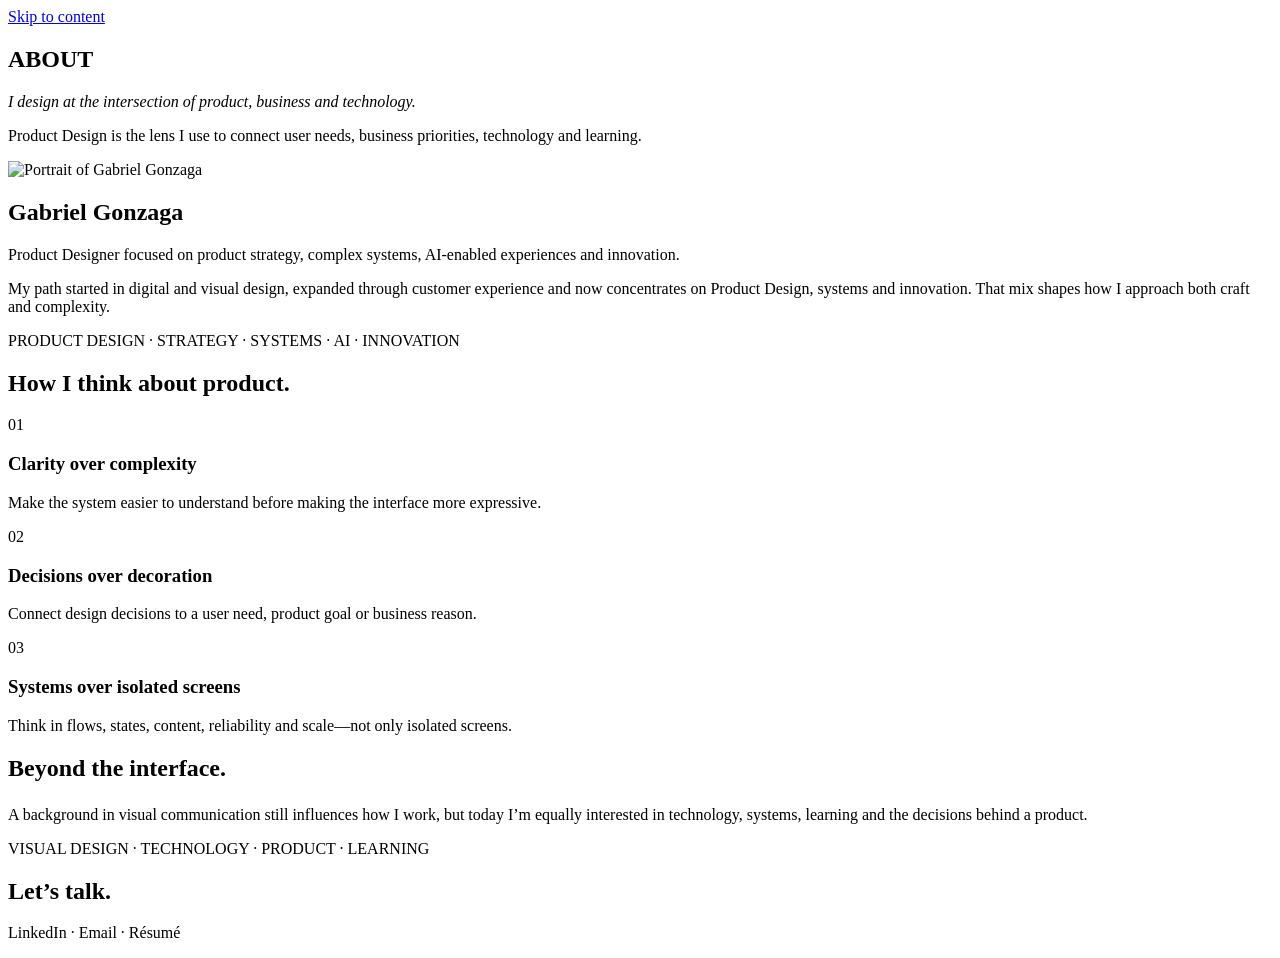
==== about/index.html @ a2ab6fad "feat: implement about page" ====
<!doctype html>
<html lang="en">
<head>
  <meta charset="utf-8"><meta name="viewport" content="width=device-width, initial-scale=1">
  <meta name="description" content="About Gabriel Gonzaga — Product Designer focused on strategy, systems, AI-enabled experiences and innovation.">
  <meta name="theme-color" content="#171412"><title>About — Gabriel Gonzaga</title>
  <link rel="stylesheet" href="../assets/styles.css"><script src="../assets/main.js" defer></script>
</head>
<body data-root="../" data-page="About"><a class="skip-link" href="#main">Skip to content</a><div class="page" data-atmosphere="about"><div class="atmosphere" aria-hidden="true"></div><div data-site-header></div>
<main id="main">
  <section class="section"><div class="section-inner hero"><h1 class="page-title">ABOUT</h1><p class="hero-subtitle"><em>I design at the intersection of product, business and technology.</em></p><p class="hero-copy">Product Design is the lens I use to connect user needs, business priorities, technology and learning.</p></div></section>
  <section class="section"><div class="section-inner profile-grid"><img class="profile-photo" src="../assets/portrait.jpg" alt="Portrait of Gabriel Gonzaga" width="1254" height="1254"><div class="profile-copy"><h2 class="profile-name">Gabriel Gonzaga</h2><p class="profile-role">Product Designer focused on product strategy, complex systems, AI-enabled experiences and innovation.</p><p class="body-large">My path started in digital and visual design, expanded through customer experience and now concentrates on Product Design, systems and innovation. That mix shapes how I approach both craft and complexity.</p><p class="label-line">PRODUCT DESIGN · STRATEGY · SYSTEMS · AI · INNOVATION</p></div></div></section>
  <section class="section" style="background:rgba(255,255,255,.04)"><div class="section-inner"><h2 class="section-title">How I think about product.</h2><div class="principles-panel"><article class="principle"><span class="step-number">01</span><h3>Clarity over complexity</h3><p>Make the system easier to understand before making the interface more expressive.</p></article><article class="principle"><span class="step-number">02</span><h3>Decisions over decoration</h3><p>Connect design decisions to a user need, product goal or business reason.</p></article><article class="principle"><span class="step-number">03</span><h3>Systems over isolated screens</h3><p>Think in flows, states, content, reliability and scale—not only isolated screens.</p></article></div></div></section>
  <section class="section"><div class="section-inner"><h2 class="section-title italic">Beyond the interface.</h2><p class="body-large" style="margin-top:24px">A background in visual communication still influences how I work, but today I’m equally interested in technology, systems, learning and the decisions behind a product.</p><p class="label-line">VISUAL DESIGN · TECHNOLOGY · PRODUCT · LEARNING</p></div></section>
  <section class="section"><div class="section-inner"><h2 class="section-title">Let’s talk.</h2><p style="margin-top:16px">LinkedIn · Email · Résumé</p></div></section>
</main><div data-site-footer></div></div></body></html>
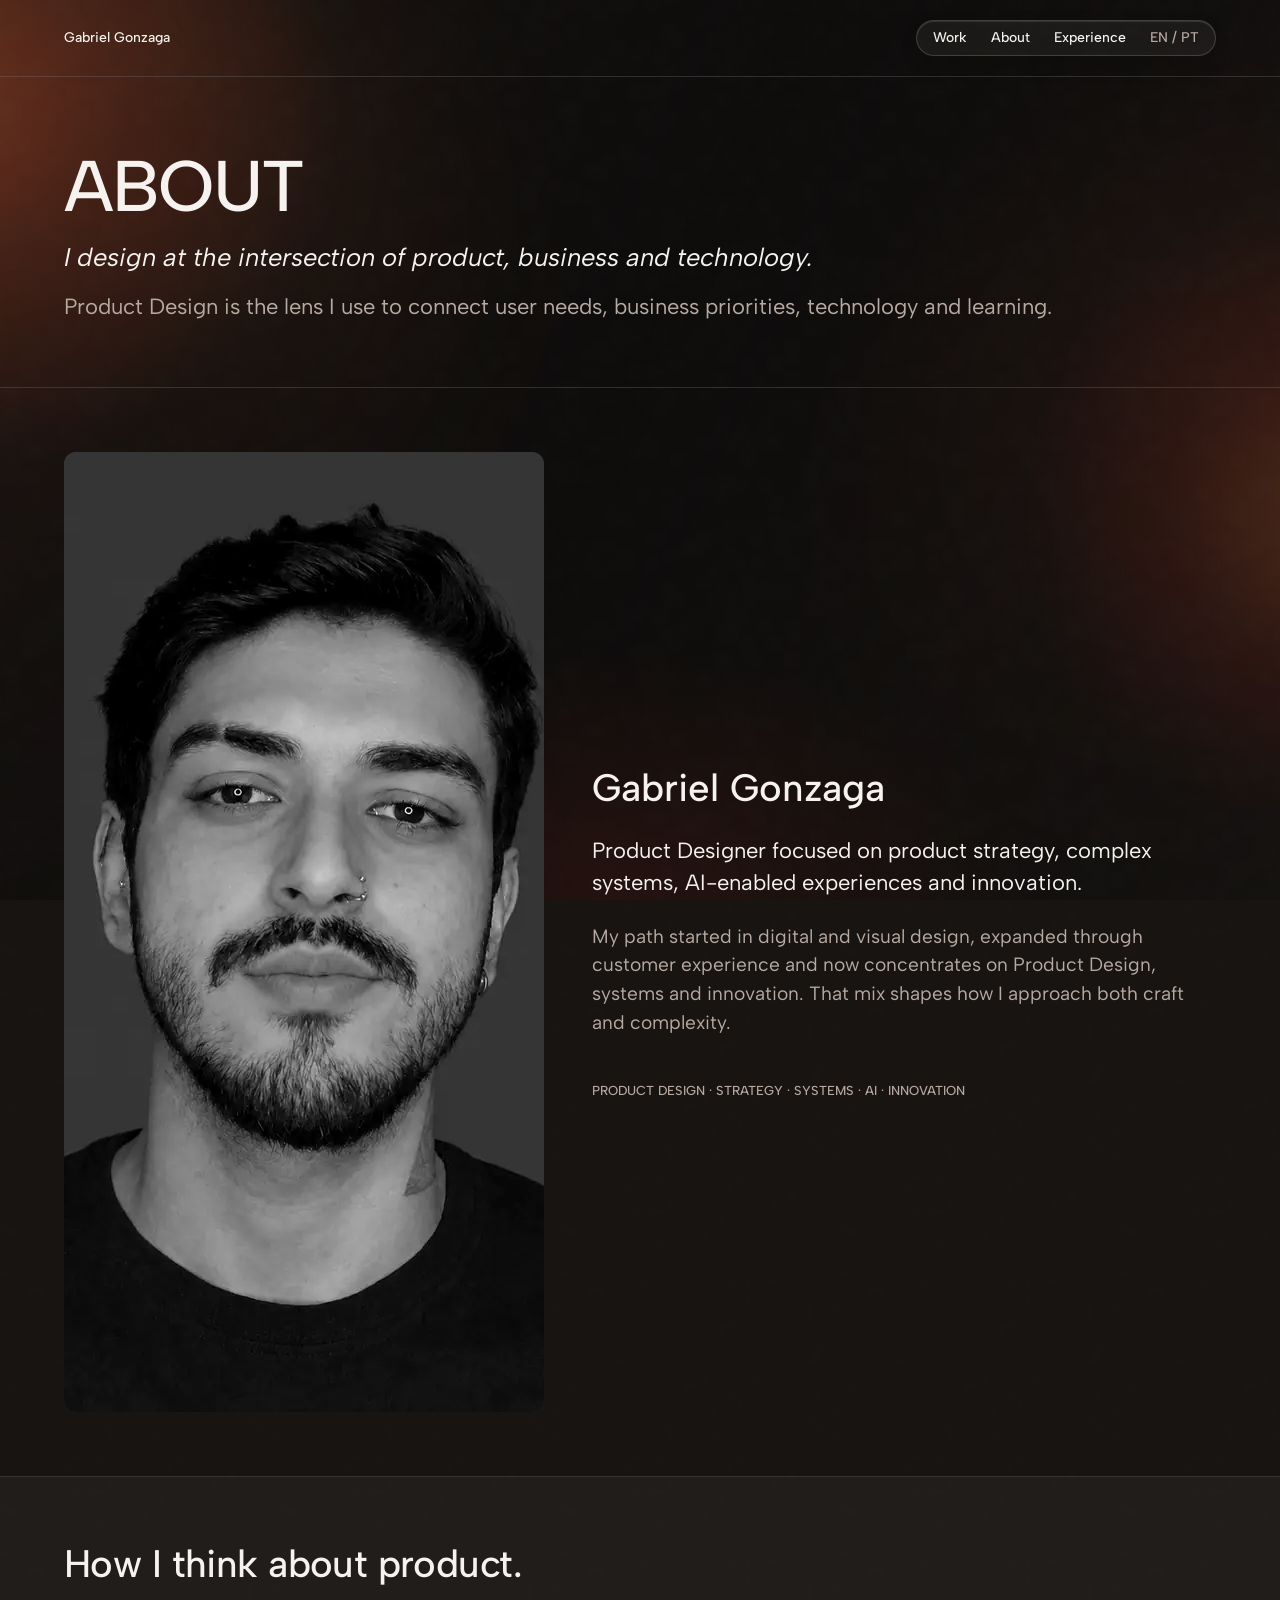
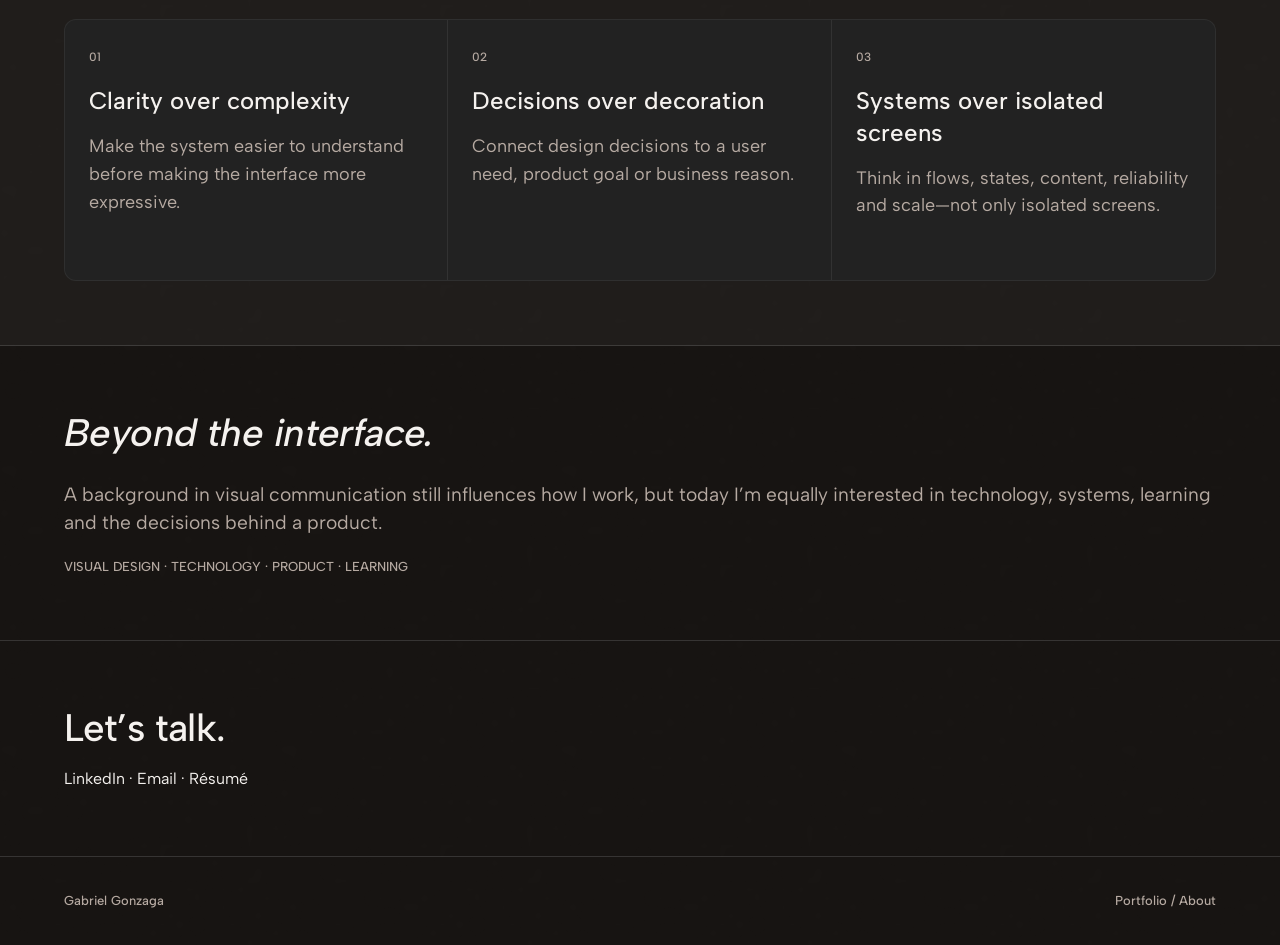
==== commit fbf450d4: "fix: replace truncated portrait with optimized WebP" ====
--- a/about/index.html
+++ b/about/index.html
@@ -9,7 +9,7 @@
 <body data-root="../" data-page="About"><a class="skip-link" href="#main">Skip to content</a><div class="page" data-atmosphere="about"><div class="atmosphere" aria-hidden="true"></div><div data-site-header></div>
 <main id="main">
   <section class="section"><div class="section-inner hero"><h1 class="page-title">ABOUT</h1><p class="hero-subtitle"><em>I design at the intersection of product, business and technology.</em></p><p class="hero-copy">Product Design is the lens I use to connect user needs, business priorities, technology and learning.</p></div></section>
-  <section class="section"><div class="section-inner profile-grid"><img class="profile-photo" src="../assets/portrait.jpg" alt="Portrait of Gabriel Gonzaga" width="1254" height="1254"><div class="profile-copy"><h2 class="profile-name">Gabriel Gonzaga</h2><p class="profile-role">Product Designer focused on product strategy, complex systems, AI-enabled experiences and innovation.</p><p class="body-large">My path started in digital and visual design, expanded through customer experience and now concentrates on Product Design, systems and innovation. That mix shapes how I approach both craft and complexity.</p><p class="label-line">PRODUCT DESIGN · STRATEGY · SYSTEMS · AI · INNOVATION</p></div></div></section>
+  <section class="section"><div class="section-inner profile-grid"><img class="profile-photo" src="../assets/portrait.webp" alt="Portrait of Gabriel Gonzaga" width="960" height="960" decoding="async"><div class="profile-copy"><h2 class="profile-name">Gabriel Gonzaga</h2><p class="profile-role">Product Designer focused on product strategy, complex systems, AI-enabled experiences and innovation.</p><p class="body-large">My path started in digital and visual design, expanded through customer experience and now concentrates on Product Design, systems and innovation. That mix shapes how I approach both craft and complexity.</p><p class="label-line">PRODUCT DESIGN · STRATEGY · SYSTEMS · AI · INNOVATION</p></div></div></section>
   <section class="section" style="background:rgba(255,255,255,.04)"><div class="section-inner"><h2 class="section-title">How I think about product.</h2><div class="principles-panel"><article class="principle"><span class="step-number">01</span><h3>Clarity over complexity</h3><p>Make the system easier to understand before making the interface more expressive.</p></article><article class="principle"><span class="step-number">02</span><h3>Decisions over decoration</h3><p>Connect design decisions to a user need, product goal or business reason.</p></article><article class="principle"><span class="step-number">03</span><h3>Systems over isolated screens</h3><p>Think in flows, states, content, reliability and scale—not only isolated screens.</p></article></div></div></section>
   <section class="section"><div class="section-inner"><h2 class="section-title italic">Beyond the interface.</h2><p class="body-large" style="margin-top:24px">A background in visual communication still influences how I work, but today I’m equally interested in technology, systems, learning and the decisions behind a product.</p><p class="label-line">VISUAL DESIGN · TECHNOLOGY · PRODUCT · LEARNING</p></div></section>
   <section class="section"><div class="section-inner"><h2 class="section-title">Let’s talk.</h2><p style="margin-top:16px">LinkedIn · Email · Résumé</p></div></section>
--- a/assets/styles.css
+++ b/assets/styles.css
@@ -0,0 +1,390 @@
+@import url('https://fonts.googleapis.com/css2?family=Albert+Sans:ital,wght@0,400;0,500;1,500&display=swap');
+
+:root {
+  color-scheme: dark;
+  --bg: #171412;
+  --bg-deep: #0b0a09;
+  --surface: rgba(248, 248, 248, 0.05);
+  --surface-strong: #222222;
+  --text: #f5f2ef;
+  --muted: #b6aaa2;
+  --line: rgba(123, 123, 123, 0.32);
+  --line-soft: rgba(255, 255, 255, 0.08);
+  --glass-fill: rgba(248, 248, 248, 0.06);
+  --glass-border: rgba(255, 255, 255, 0.16);
+  --copper: #d95832;
+  --copper-deep: #6a2019;
+  --orange: #ff7a3d;
+  --radius-sm: 8px;
+  --radius-md: 12px;
+  --radius-lg: 16px;
+  --radius-xl: 20px;
+  --content: 1296px;
+  --gutter: clamp(20px, 5vw, 72px);
+  --section: clamp(56px, 5vw, 72px);
+  --header-height: 76px;
+  --display: clamp(40px, 5.6vw, 80px);
+  --page-title: clamp(40px, 5.6vw, 80px);
+  --case-title: clamp(38px, 4.6vw, 64px);
+  --h2: clamp(28px, 3vw, 40px);
+  --h3: clamp(20px, 2vw, 24px);
+  --statement: clamp(30px, 4.1vw, 56px);
+  --lead: clamp(20px, 1.75vw, 22px);
+  --body-lg: clamp(18px, 1.5vw, 20px);
+  --body: 16px;
+  --shadow-glass: 0 8px 24px -8px rgba(0,0,0,.28), inset 0 1px 1px rgba(255,255,255,.12);
+}
+
+* { box-sizing: border-box; }
+html {
+  scroll-behavior: smooth;
+  background: var(--bg);
+  scrollbar-width: thin;
+  scrollbar-color: rgba(182,170,162,.55) rgba(11,10,9,.65);
+}
+*::-webkit-scrollbar { width: 10px; height: 10px; }
+*::-webkit-scrollbar-track { background: rgba(11,10,9,.65); }
+*::-webkit-scrollbar-thumb { background: rgba(182,170,162,.42); border: 2px solid rgba(11,10,9,.65); border-radius: 999px; }
+*::-webkit-scrollbar-thumb:hover { background: rgba(245,242,239,.58); }
+body {
+  margin: 0;
+  min-width: 320px;
+  background: var(--bg);
+  color: var(--text);
+  font-family: 'Albert Sans', Inter, ui-sans-serif, system-ui, -apple-system, BlinkMacSystemFont, 'Segoe UI', sans-serif;
+  font-size: var(--body);
+  line-height: 1.55;
+  -webkit-font-smoothing: antialiased;
+  text-rendering: optimizeLegibility;
+}
+body.menu-open { overflow: hidden; }
+a { color: inherit; text-decoration: none; }
+button, input { font: inherit; }
+button { color: inherit; }
+img { max-width: 100%; display: block; }
+p, h1, h2, h3, h4 { margin: 0; }
+:focus-visible { outline: 2px solid var(--orange); outline-offset: 4px; }
+::selection { background: rgba(255,122,61,.28); color: var(--text); }
+
+.page {
+  position: relative;
+  overflow: clip;
+  min-height: 100vh;
+  isolation: isolate;
+}
+.page::after {
+  content: '';
+  position: absolute;
+  inset: 0;
+  z-index: -1;
+  pointer-events: none;
+  background: url('./micro-grain.png') repeat;
+  background-size: 280px 280px;
+  opacity: .055;
+  mix-blend-mode: screen;
+}
+.atmosphere {
+  position: fixed;
+  inset: 0;
+  z-index: -2;
+  pointer-events: none;
+  overflow: hidden;
+  background:
+    radial-gradient(ellipse 48% 60% at -6% 12%, rgba(217,88,50,.38) 0%, rgba(166,59,38,.22) 33%, transparent 68%),
+    radial-gradient(ellipse 32% 48% at 103% 57%, rgba(255,122,61,.20) 0%, rgba(106,32,25,.22) 38%, transparent 72%),
+    radial-gradient(ellipse 45% 36% at 48% 98%, rgba(106,32,25,.23) 0%, transparent 72%),
+    linear-gradient(115deg, rgba(11,10,9,.20), rgba(11,10,9,.72) 48%, rgba(11,10,9,.22));
+}
+.atmosphere::before,
+.atmosphere::after {
+  content: '';
+  position: absolute;
+  width: min(65vw, 960px);
+  height: min(115vh, 1200px);
+  border-radius: 48% 52% 62% 38% / 38% 45% 55% 62%;
+  filter: blur(90px);
+  opacity: .38;
+}
+.atmosphere::before {
+  left: -32vw;
+  top: -14vh;
+  background: linear-gradient(150deg, rgba(255,122,61,.42), rgba(106,32,25,.06) 65%);
+  transform: rotate(18deg);
+}
+.atmosphere::after {
+  right: -38vw;
+  top: 48vh;
+  background: linear-gradient(210deg, rgba(217,88,50,.28), rgba(11,10,9,0) 68%);
+  transform: rotate(-18deg);
+}
+.page[data-atmosphere='work'] .atmosphere::before { top: 8vh; left: -28vw; }
+.page[data-atmosphere='case'] .atmosphere::after { top: 22vh; opacity: .46; }
+.page[data-atmosphere='about'] .atmosphere::after { top: 16vh; }
+.page[data-atmosphere='experience'] .atmosphere::before { top: 12vh; opacity: .30; }
+
+.skip-link {
+  position: fixed; left: 16px; top: 12px; z-index: 100;
+  padding: 10px 14px; background: var(--text); color: var(--bg);
+  border-radius: 8px; transform: translateY(-150%);
+}
+.skip-link:focus { transform: none; }
+
+.site-header, .site-footer { position: relative; z-index: 20; }
+.site-header { min-height: var(--header-height); border-bottom: 1px solid var(--line); }
+.header-inner, .footer-inner {
+  min-height: inherit;
+  padding-inline: var(--gutter);
+  display: flex;
+  align-items: center;
+  justify-content: space-between;
+  gap: 24px;
+}
+.brand, .footer-label { font-size: 13px; line-height: 18px; font-weight: 500; white-space: nowrap; }
+.brand { font-size: 14px; color: var(--text); }
+.footer-label { color: var(--muted); }
+.desktop-nav {
+  display: flex; gap: 24px; align-items: center;
+  padding: 8px 16px;
+  border: 1px solid var(--glass-border);
+  background: var(--glass-fill);
+  backdrop-filter: blur(12px);
+  -webkit-backdrop-filter: blur(12px);
+  box-shadow: var(--shadow-glass);
+  border-radius: 20px;
+}
+.desktop-nav a, .desktop-nav span { font-size: 14px; line-height: 18px; font-weight: 500; }
+.desktop-nav a { transition: opacity .18s ease; }
+.desktop-nav a:hover { opacity: .68; }
+.locale { color: var(--muted); cursor: default; }
+.mobile-menu-button { display: none; }
+.mobile-panel { display: none; }
+
+.section { position: relative; border-bottom: 1px solid var(--line); }
+.section-inner {
+  width: min(100%, calc(var(--content) + var(--gutter) * 2));
+  margin-inline: auto;
+  padding: var(--section) var(--gutter);
+}
+.section-inner.compact { padding-block: clamp(40px, 4vw, 64px); }
+.hero { padding-top: clamp(64px, 6vw, 72px); padding-bottom: clamp(56px, 5vw, 64px); }
+.kicker, .eyebrow, .meta-label, .card-meta, .cap-label, .step-number, .work-index {
+  color: var(--muted); font-size: 12px; line-height: 16px; font-weight: 500; text-transform: uppercase; letter-spacing: .01em;
+}
+.eyebrow { font-size: 14px; line-height: 18px; }
+.display, .page-title { font-size: var(--display); line-height: 1.05; font-weight: 500; letter-spacing: -.025em; }
+.case-title { font-size: var(--case-title); line-height: 1.1; font-weight: 500; letter-spacing: -.018em; }
+.hero-subtitle { margin-top: 16px; font-size: clamp(18px, 2vw, 28px); line-height: 1.35; font-weight: 400; }
+.hero-copy { margin-top: 16px; max-width: 1120px; color: var(--muted); font-size: var(--lead); line-height: 1.48; }
+.statement { font-size: var(--statement); line-height: 1.14; font-weight: 500; font-style: italic; max-width: 1080px; letter-spacing: -.02em; }
+.statement-support { margin-top: 20px; color: var(--muted); max-width: 980px; font-size: 18px; line-height: 1.55; }
+.section-title { font-size: var(--h2); line-height: 1.2; font-weight: 500; letter-spacing: -.015em; }
+.section-title.italic { font-style: italic; }
+.body-large { color: var(--muted); font-size: var(--body-lg); line-height: 1.5; }
+.muted { color: var(--muted); }
+.label-line { margin-top: 20px; color: var(--muted); font-size: 13px; line-height: 18px; font-weight: 500; text-transform: uppercase; }
+
+.profile-grid { display: grid; grid-template-columns: minmax(280px, 480px) minmax(0, 1fr); gap: 48px; align-items: center; }
+.profile-photo { width: 100%; aspect-ratio: 6 / 7; object-fit: cover; object-position: 50% 45%; border-radius: 12px; filter: grayscale(1) contrast(1.02); background: #303034; }
+.profile-copy { display: grid; gap: 24px; }
+.profile-name { font-size: var(--h2); line-height: 1.2; font-weight: 500; }
+.profile-role { font-size: var(--lead); line-height: 1.45; }
+
+.section-heading-row { display: flex; align-items: baseline; justify-content: space-between; gap: 24px; margin-bottom: 32px; }
+.section-note { color: var(--muted); font-size: 14px; }
+.project-grid { display: grid; grid-template-columns: repeat(2, minmax(0,1fr)); gap: 20px; }
+.project-card {
+  min-width: 0; padding: 20px; border-radius: 12px;
+  background: var(--surface); border: 1px solid rgba(255,255,255,.025);
+  display: flex; flex-direction: column; gap: 14px;
+}
+a.project-card { transition: transform .18s ease, border-color .18s ease, background .18s ease; }
+a.project-card:hover { transform: translateY(-2px); border-color: rgba(255,255,255,.10); background: rgba(248,248,248,.065); }
+.card-top { display: flex; justify-content: space-between; gap: 16px; min-height: 18px; }
+.project-visual { aspect-ratio: 16 / 9; border-radius: 8px; background: #222; position: relative; overflow: hidden; }
+.project-visual::after { content:''; position:absolute; inset:0; background: radial-gradient(circle at 72% 58%, rgba(255,122,61,.08), transparent 30%); }
+.project-card h3 { font-size: var(--h3); line-height: 1.32; font-weight: 500; }
+.project-card p { color: var(--muted); font-size: 15px; line-height: 1.55; }
+
+.process-list { margin-top: 26px; border-top: 1px solid var(--line-soft); }
+.process-row { display: grid; grid-template-columns: 32px minmax(150px, 220px) minmax(0,1fr); gap: 24px; padding: 24px 0; border-bottom: 1px solid var(--line-soft); align-items: start; }
+.step-title { font-size: 16px; font-weight: 500; text-transform: uppercase; }
+.step-copy { color: var(--text); font-size: 16px; line-height: 1.6; }
+
+.capability-title { font-size: clamp(28px, 3vw, 40px); line-height: 1.2; font-weight: 500; text-transform: uppercase; }
+.capabilities { display: grid; grid-template-columns: repeat(3,minmax(0,1fr)); gap: 32px; padding: 24px; border-radius: 12px; background: var(--surface); }
+.capability-list { margin-top: 12px; list-style: none; padding: 0; color: var(--text); font-size: clamp(17px,1.4vw,22px); line-height: 1.55; }
+.capabilities.simple { background: transparent; padding: 0; grid-template-columns: repeat(2,minmax(0,1fr)); max-width: 820px; }
+
+.contact-grid { display: grid; grid-template-columns: minmax(0,1fr) auto; gap: 48px; align-items: end; }
+.contact-title { font-size: clamp(36px, 4vw, 48px); line-height: 1.02; font-weight: 500; text-transform: uppercase; max-width: 460px; }
+.contact-copy { margin-top: 44px; max-width: 820px; font-size: 18px; line-height: 1.5; }
+.contact-links { display: grid; gap: 6px; font-size: 14px; }
+.pending-link { color: var(--text); }
+
+.filter-row { display: flex; flex-wrap: wrap; gap: 8px; margin-top: 24px; }
+.filter-chip {
+  min-width: 56px; min-height: 44px; padding: 10px 16px; border-radius: 999px;
+  border: 1px solid var(--glass-border); background: var(--glass-fill); color: var(--text);
+  box-shadow: inset 0 1px 1px rgba(255,255,255,.08);
+  cursor: pointer; font-size: 14px; line-height: 18px; font-weight: 500;
+  transition: background .18s ease, border-color .18s ease;
+}
+.filter-chip[aria-pressed='true'] { background: rgba(255,122,61,.13); border-color: rgba(255,122,61,.35); }
+.filter-chip:hover { background: rgba(248,248,248,.09); }
+
+.more-work { margin-top: 4px; }
+.work-row { display: grid; grid-template-columns: 44px minmax(220px,1.4fr) minmax(180px,.8fr) 70px; gap: 24px; padding: 22px 0; align-items: center; border-bottom: 1px solid var(--line-soft); }
+.work-title { font-size: clamp(20px,2vw,24px); line-height: 1.3; font-weight: 500; }
+.work-meta, .work-year { color: var(--muted); font-size: 14px; }
+.work-year { text-align: right; }
+
+.glass { background: var(--glass-fill); border: 1px solid var(--glass-border); backdrop-filter: blur(12px); -webkit-backdrop-filter: blur(12px); box-shadow: var(--shadow-glass); }
+.case-meta { display: grid; grid-template-columns: repeat(4,minmax(0,1fr)); margin-top: 16px; border-radius: 16px; overflow: hidden; }
+.case-meta-item { min-width: 0; padding: 12px 16px; border-right: 1px solid rgba(255,255,255,.12); }
+.case-meta-item:last-child { border-right: 0; }
+.meta-value { margin-top: 8px; font-size: 18px; line-height: 24px; }
+.two-columns { display: grid; grid-template-columns: repeat(2,minmax(0,1fr)); gap: 32px; }
+.info-block { display: grid; gap: 16px; align-content: start; }
+.info-block h3 { font-size: 18px; line-height: 24px; font-weight: 500; }
+.info-block p { color: var(--muted); font-size: var(--lead); line-height: 1.45; }
+
+.product-scene { height: 440px; position: relative; overflow: hidden; border-radius: 20px; background: rgba(17,17,17,.62); border: 1px solid rgba(255,255,255,.08); }
+.product-scene-title { position: absolute; left: 7.5%; top: 17%; font-size: clamp(80px,13.6vw,196px); line-height: 1; color: rgba(245,242,239,.05); font-weight: 500; white-space: nowrap; }
+.product-scene-label { position: absolute; left: 30px; top: 24px; }
+.product-device { position: absolute; width: 47%; max-width: 610px; height: 346px; left: 50%; top: 50%; transform: translate(-50%,-50%); background: rgba(12,12,12,.92); border: 1px solid rgba(255,255,255,.2); border-radius: 28px; box-shadow: 0 26px 48px -14px rgba(0,0,0,.4); padding: 17px; }
+.product-screen { width: 100%; height: 100%; border-radius: 20px; display: grid; place-items: center; color: rgba(245,242,239,.52); font-size: 14px; background: radial-gradient(circle at 66% 60%, rgba(255,106,26,.22), rgba(200,93,46,.08) 25%, transparent 52%), #222; }
+.insight { position: absolute; width: 222px; min-height: 106px; padding: 15px 17px; border-radius: 18px; }
+.insight p { margin-top: 10px; color: rgba(245,242,239,.88); font-size: 14px; line-height: 19px; }
+.insight.problem { left: 20px; top: 80px; }
+.insight.outcome { right: 20px; top: 72px; }
+.insight.decision { right: 66px; bottom: 34px; }
+
+.solution-visuals { display: grid; grid-template-columns: repeat(2,minmax(0,1fr)); gap: 20px; margin-top: 24px; }
+.solution-placeholder { min-height: 400px; border-radius: 8px; display: grid; place-items: center; background: #222; color: var(--muted); font-size: 14px; font-weight: 500; text-transform: uppercase; }
+.solution-copy { margin-top: 24px; color: var(--muted); font-size: var(--body-lg); line-height: 1.5; }
+.next-project { display: grid; gap: 16px; }
+.next-project h2 { font-size: var(--h2); line-height: 1.2; font-weight: 500; font-style: italic; }
+
+.principles-panel { margin-top: 32px; display: grid; grid-template-columns: repeat(3,minmax(0,1fr)); background: #222; border: 1px solid rgba(255,255,255,.06); border-radius: 12px; overflow: hidden; }
+.principle { min-height: 260px; padding: 24px; border-right: 1px solid rgba(255,255,255,.07); }
+.principle:last-child { border-right: 0; }
+.principle h3 { margin-top: 16px; font-size: var(--h3); line-height: 1.32; font-weight: 500; }
+.principle p { margin-top: 16px; color: var(--muted); font-size: 18px; line-height: 1.55; }
+
+.timeline { margin-top: 24px; }
+.timeline-row { display: grid; grid-template-columns: 190px 430px minmax(0,1fr); gap: 32px; min-height: 210px; padding: 24px 0; align-items: start; }
+.timeline-role h3 { font-size: 24px; line-height: 32px; font-weight: 500; }
+.timeline-role p { margin-top: 8px; font-size: 18px; line-height: 24px; }
+.timeline-copy { color: var(--muted); font-size: 18px; line-height: 28px; }
+.education-grid { margin-top: 24px; display: grid; grid-template-columns: repeat(2,minmax(0,1fr)); gap: 32px; }
+.education-block { display: grid; gap: 16px; }
+.education-block h3 { font-size: 18px; line-height: 24px; font-weight: 500; }
+.education-block p { color: var(--muted); font-size: clamp(18px,1.6vw,22px); line-height: 1.48; }
+.resume-cta { display: grid; gap: 16px; }
+.resume-cta h2 { font-size: var(--h2); font-style: italic; font-weight: 500; }
+
+.site-footer { border-top: 0; min-height: 88px; }
+
+@media (max-width: 1023px) {
+  :root { --gutter: 48px; --section: 64px; }
+  .timeline-row { grid-template-columns: 190px 1fr 1.2fr; gap: 24px; }
+  .profile-grid { grid-template-columns: minmax(300px, .9fr) 1.4fr; gap: 40px; }
+  .product-device { width: 42%; }
+  .insight { width: 160px; }
+}
+
+@media (max-width: 767px) {
+  :root { --gutter: 20px; --section: 56px; --header-height: 68px; }
+  .desktop-nav { display: none; }
+  .mobile-menu-button {
+    display: inline-flex; min-width: 60px; min-height: 44px; align-items: center; justify-content: center;
+    border-radius: 18px; border: 1px solid var(--glass-border); background: var(--glass-fill);
+    backdrop-filter: blur(12px); -webkit-backdrop-filter: blur(12px); box-shadow: var(--shadow-glass);
+    font-size: 13px; font-weight: 500; cursor: pointer;
+  }
+  .mobile-panel {
+    position: fixed; inset: 68px 0 auto; z-index: 30; padding: 20px;
+    background: rgba(11,10,9,.94); border-bottom: 1px solid var(--line); backdrop-filter: blur(20px);
+  }
+  .mobile-panel[hidden] { display: none; }
+  .mobile-panel:not([hidden]) { display: grid; }
+  .mobile-panel nav { display: grid; }
+  .mobile-panel a, .mobile-panel .locale { min-height: 52px; display: flex; align-items: center; border-bottom: 1px solid var(--line-soft); font-size: 18px; }
+  .mobile-panel a:last-of-type { border-bottom: 1px solid var(--line-soft); }
+  .section-heading-row { align-items: flex-start; flex-direction: column; margin-bottom: 24px; gap: 8px; }
+  .hero { padding-top: 48px; }
+  .hero-subtitle { font-size: 20px; }
+  .hero-copy, .statement-support { font-size: 16px; line-height: 1.5; }
+  .profile-grid { grid-template-columns: 1fr; gap: 32px; }
+  .profile-photo { aspect-ratio: 1 / 1.18; }
+  .profile-copy { gap: 20px; }
+  .profile-role { font-size: 18px; }
+  .project-grid { grid-template-columns: 1fr; gap: 14px; }
+  .project-card { padding: 14px; }
+  .project-card p { font-size: 14px; }
+  .process-row { grid-template-columns: 1fr; gap: 8px; padding: 20px 0; }
+  .step-number { margin-bottom: 2px; }
+  .step-copy { font-size: 14px; line-height: 1.55; }
+  .capability-title { font-size: 24px; }
+  .capabilities, .capabilities.simple { grid-template-columns: 1fr; gap: 28px; }
+  .capabilities { padding: 20px; }
+  .capability-list { font-size: 17px; }
+  .contact-grid { grid-template-columns: 1fr; gap: 28px; }
+  .contact-copy { margin-top: 24px; font-size: 16px; }
+  .contact-links { font-size: 13px; }
+  .filter-row { flex-wrap: nowrap; overflow-x: auto; padding-bottom: 6px; margin-right: calc(-1 * var(--gutter)); scrollbar-width: auto; }
+  .filter-chip { flex: 0 0 auto; padding-inline: 12px; min-width: 52px; }
+  .work-row { grid-template-columns: 1fr; gap: 6px; padding: 22px 0; }
+  .work-index { margin-bottom: 6px; }
+  .work-year { text-align: left; }
+  .case-meta { grid-template-columns: 1fr; }
+  .case-meta-item { border-right: 0; border-bottom: 1px solid rgba(255,255,255,.12); padding: 12px 14px; }
+  .case-meta-item:last-child { border-bottom: 0; }
+  .meta-value { font-size: 15px; line-height: 21px; }
+  .two-columns { grid-template-columns: 1fr; gap: 28px; }
+  .info-block p { font-size: 16px; line-height: 1.55; }
+  .product-scene { height: 620px; }
+  .product-scene-title { display: none; }
+  .product-scene-label { left: 16px; top: 20px; max-width: 210px; }
+  .product-device { width: calc(100% - 32px); height: 181px; max-width: none; top: 72px; left: 16px; transform: none; border-radius: 18px; padding: 10px; }
+  .product-screen { border-radius: 12px; font-size: 12px; }
+  .insight { left: 16px !important; right: auto !important; width: calc(100% - 32px); min-height: 92px; padding: 14px 16px; }
+  .insight.problem { top: 290px; }
+  .insight.outcome { top: 390px; }
+  .insight.decision { top: 490px; bottom: auto; }
+  .insight p { margin-top: 8px; font-size: 13px; line-height: 18px; }
+  .solution-visuals { grid-template-columns: 1fr; gap: 12px; }
+  .solution-placeholder { min-height: 270px; }
+  .solution-copy { font-size: 14px; line-height: 1.55; }
+  .principles-panel { grid-template-columns: 1fr; }
+  .principle { min-height: 0; padding: 22px 20px; border-right: 0; border-bottom: 1px solid rgba(255,255,255,.07); }
+  .principle:last-child { border-bottom: 0; }
+  .principle p { font-size: 16px; }
+  .timeline-row { grid-template-columns: 1fr; min-height: 0; gap: 10px; padding: 24px 0; }
+  .timeline-role h3 { font-size: 20px; line-height: 28px; }
+  .timeline-role p, .timeline-copy { font-size: 16px; line-height: 1.5; }
+  .education-grid { grid-template-columns: 1fr; gap: 28px; }
+  .education-block p { font-size: 16px; line-height: 1.5; }
+  .site-footer { min-height: 72px; }
+  .footer-inner { gap: 16px; }
+  .footer-label { font-size: 11px; }
+}
+
+@media (max-width: 479px) {
+  :root { --gutter: 16px; }
+  .display, .page-title { font-size: 40px; line-height: 46px; }
+  .case-title { font-size: 38px; line-height: 44px; }
+  .statement { font-size: 30px; line-height: 38px; }
+  .section-title { font-size: 28px; line-height: 34px; }
+  .filter-row { gap: 8px; }
+  .filter-chip { font-size: 13px; padding-inline: 11px; }
+}
+
+@media (min-width: 1600px) {
+  :root { --gutter: 96px; }
+  .section-inner { width: min(100%, calc(var(--content) + 192px)); }
+}
+
+@media (prefers-reduced-motion: reduce) {
+  *, *::before, *::after { scroll-behavior: auto !important; transition-duration: .01ms !important; animation-duration: .01ms !important; animation-iteration-count: 1 !important; }
+}
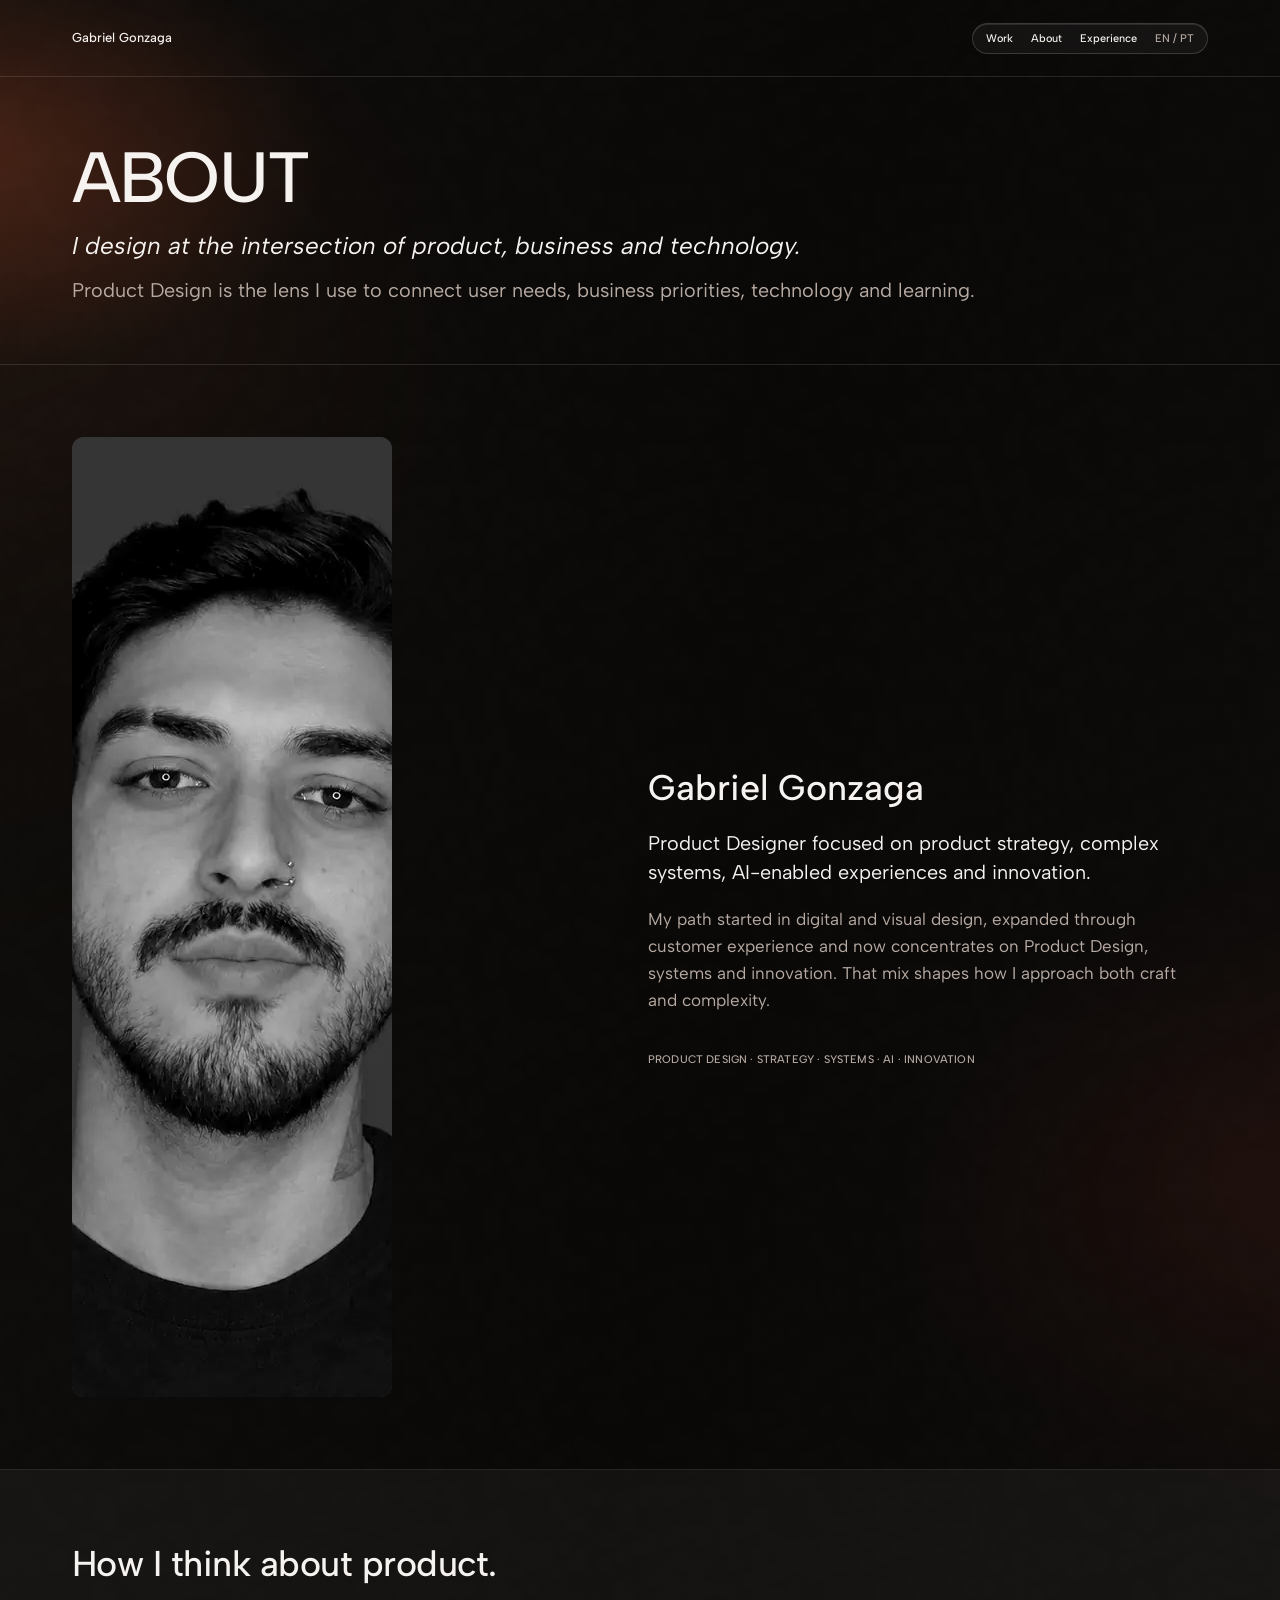
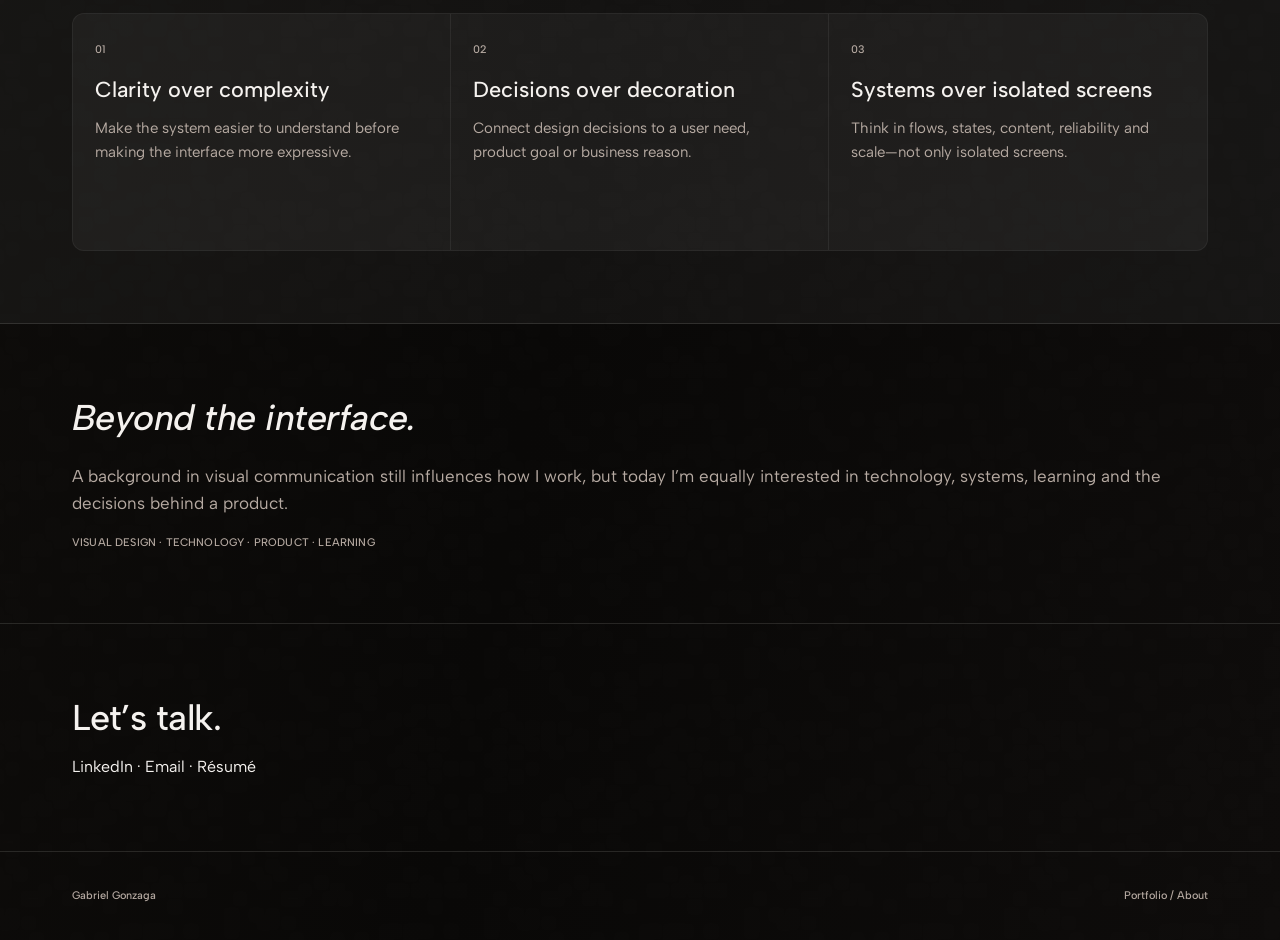
==== commit ccbab8a3: "fix: normalize portrait rendering on about" ====
--- a/about/index.html
+++ b/about/index.html
@@ -9,7 +9,7 @@
 <body data-root="../" data-page="About"><a class="skip-link" href="#main">Skip to content</a><div class="page" data-atmosphere="about"><div class="atmosphere" aria-hidden="true"></div><div data-site-header></div>
 <main id="main">
   <section class="section"><div class="section-inner hero"><h1 class="page-title">ABOUT</h1><p class="hero-subtitle"><em>I design at the intersection of product, business and technology.</em></p><p class="hero-copy">Product Design is the lens I use to connect user needs, business priorities, technology and learning.</p></div></section>
-  <section class="section"><div class="section-inner profile-grid"><img class="profile-photo" src="../assets/portrait.webp" alt="Portrait of Gabriel Gonzaga" width="960" height="960" decoding="async"><div class="profile-copy"><h2 class="profile-name">Gabriel Gonzaga</h2><p class="profile-role">Product Designer focused on product strategy, complex systems, AI-enabled experiences and innovation.</p><p class="body-large">My path started in digital and visual design, expanded through customer experience and now concentrates on Product Design, systems and innovation. That mix shapes how I approach both craft and complexity.</p><p class="label-line">PRODUCT DESIGN · STRATEGY · SYSTEMS · AI · INNOVATION</p></div></div></section>
+  <section class="section"><div class="section-inner profile-grid"><img class="profile-photo" src="../assets/portrait.webp" alt="Portrait of Gabriel Gonzaga" width="960" height="960" loading="lazy" decoding="async"><div class="profile-copy"><h2 class="profile-name">Gabriel Gonzaga</h2><p class="profile-role">Product Designer focused on product strategy, complex systems, AI-enabled experiences and innovation.</p><p class="body-large">My path started in digital and visual design, expanded through customer experience and now concentrates on Product Design, systems and innovation. That mix shapes how I approach both craft and complexity.</p><p class="label-line">PRODUCT DESIGN · STRATEGY · SYSTEMS · AI · INNOVATION</p></div></div></section>
   <section class="section" style="background:rgba(255,255,255,.04)"><div class="section-inner"><h2 class="section-title">How I think about product.</h2><div class="principles-panel"><article class="principle"><span class="step-number">01</span><h3>Clarity over complexity</h3><p>Make the system easier to understand before making the interface more expressive.</p></article><article class="principle"><span class="step-number">02</span><h3>Decisions over decoration</h3><p>Connect design decisions to a user need, product goal or business reason.</p></article><article class="principle"><span class="step-number">03</span><h3>Systems over isolated screens</h3><p>Think in flows, states, content, reliability and scale—not only isolated screens.</p></article></div></div></section>
   <section class="section"><div class="section-inner"><h2 class="section-title italic">Beyond the interface.</h2><p class="body-large" style="margin-top:24px">A background in visual communication still influences how I work, but today I’m equally interested in technology, systems, learning and the decisions behind a product.</p><p class="label-line">VISUAL DESIGN · TECHNOLOGY · PRODUCT · LEARNING</p></div></section>
   <section class="section"><div class="section-inner"><h2 class="section-title">Let’s talk.</h2><p style="margin-top:16px">LinkedIn · Email · Résumé</p></div></section>
--- a/assets/styles.css
+++ b/assets/styles.css
@@ -2,389 +2,303 @@
 
 :root {
   color-scheme: dark;
-  --bg: #171412;
-  --bg-deep: #0b0a09;
-  --surface: rgba(248, 248, 248, 0.05);
-  --surface-strong: #222222;
+  --bg: #0d0b0a;
+  --bg-soft: #171412;
+  --surface: rgba(248,248,248,.045);
+  --surface-strong: #211e1c;
   --text: #f5f2ef;
   --muted: #b6aaa2;
-  --line: rgba(123, 123, 123, 0.32);
-  --line-soft: rgba(255, 255, 255, 0.08);
-  --glass-fill: rgba(248, 248, 248, 0.06);
-  --glass-border: rgba(255, 255, 255, 0.16);
+  --muted-soft: #91877f;
+  --line: rgba(245,242,239,.12);
+  --line-soft: rgba(245,242,239,.075);
+  --glass-fill: rgba(248,248,248,.055);
+  --glass-border: rgba(255,255,255,.16);
   --copper: #d95832;
   --copper-deep: #6a2019;
   --orange: #ff7a3d;
+  --content: 1296px;
+  --gutter: 72px;
+  --section: 72px;
+  --header-height: 76px;
   --radius-sm: 8px;
   --radius-md: 12px;
   --radius-lg: 16px;
   --radius-xl: 20px;
-  --content: 1296px;
-  --gutter: clamp(20px, 5vw, 72px);
-  --section: clamp(56px, 5vw, 72px);
-  --header-height: 76px;
-  --display: clamp(40px, 5.6vw, 80px);
-  --page-title: clamp(40px, 5.6vw, 80px);
-  --case-title: clamp(38px, 4.6vw, 64px);
-  --h2: clamp(28px, 3vw, 40px);
-  --h3: clamp(20px, 2vw, 24px);
-  --statement: clamp(30px, 4.1vw, 56px);
-  --lead: clamp(20px, 1.75vw, 22px);
-  --body-lg: clamp(18px, 1.5vw, 20px);
+  --display: clamp(56px,5.55vw,80px);
+  --case-title: clamp(48px,4.45vw,64px);
+  --h2: clamp(34px,2.8vw,40px);
+  --h3: clamp(21px,1.7vw,24px);
+  --statement: clamp(40px,3.9vw,56px);
+  --lead: clamp(18px,1.55vw,22px);
+  --body-lg: clamp(17px,1.3vw,18px);
   --body: 16px;
-  --shadow-glass: 0 8px 24px -8px rgba(0,0,0,.28), inset 0 1px 1px rgba(255,255,255,.12);
+  --shadow-glass: 0 14px 42px -24px rgba(0,0,0,.72), inset 0 1px 0 rgba(255,255,255,.10);
 }
 
 * { box-sizing: border-box; }
-html {
-  scroll-behavior: smooth;
-  background: var(--bg);
-  scrollbar-width: thin;
-  scrollbar-color: rgba(182,170,162,.55) rgba(11,10,9,.65);
-}
-*::-webkit-scrollbar { width: 10px; height: 10px; }
-*::-webkit-scrollbar-track { background: rgba(11,10,9,.65); }
-*::-webkit-scrollbar-thumb { background: rgba(182,170,162,.42); border: 2px solid rgba(11,10,9,.65); border-radius: 999px; }
-*::-webkit-scrollbar-thumb:hover { background: rgba(245,242,239,.58); }
-body {
-  margin: 0;
-  min-width: 320px;
-  background: var(--bg);
-  color: var(--text);
-  font-family: 'Albert Sans', Inter, ui-sans-serif, system-ui, -apple-system, BlinkMacSystemFont, 'Segoe UI', sans-serif;
-  font-size: var(--body);
-  line-height: 1.55;
-  -webkit-font-smoothing: antialiased;
-  text-rendering: optimizeLegibility;
-}
+html { scroll-behavior: smooth; background: var(--bg); scrollbar-width: thin; scrollbar-color: rgba(182,170,162,.42) #0b0908; }
+*::-webkit-scrollbar { width: 9px; height: 9px; }
+*::-webkit-scrollbar-track { background: #0b0908; }
+*::-webkit-scrollbar-thumb { background: rgba(182,170,162,.34); border: 2px solid #0b0908; border-radius: 999px; }
+*::-webkit-scrollbar-thumb:hover { background: rgba(245,242,239,.50); }
+body { margin: 0; min-width: 320px; background: var(--bg); color: var(--text); font-family: 'Albert Sans', Inter, ui-sans-serif, system-ui, -apple-system, BlinkMacSystemFont, 'Segoe UI', sans-serif; font-size: var(--body); line-height: 1.55; -webkit-font-smoothing: antialiased; text-rendering: optimizeLegibility; }
 body.menu-open { overflow: hidden; }
 a { color: inherit; text-decoration: none; }
 button, input { font: inherit; }
 button { color: inherit; }
-img { max-width: 100%; display: block; }
-p, h1, h2, h3, h4 { margin: 0; }
+img { display: block; max-width: 100%; }
+p, h1, h2, h3, h4, ul { margin: 0; }
 :focus-visible { outline: 2px solid var(--orange); outline-offset: 4px; }
-::selection { background: rgba(255,122,61,.28); color: var(--text); }
-
-.page {
-  position: relative;
-  overflow: clip;
-  min-height: 100vh;
-  isolation: isolate;
-}
-.page::after {
-  content: '';
-  position: absolute;
-  inset: 0;
-  z-index: -1;
-  pointer-events: none;
-  background: url('./micro-grain.png') repeat;
-  background-size: 280px 280px;
-  opacity: .055;
-  mix-blend-mode: screen;
-}
-.atmosphere {
-  position: fixed;
-  inset: 0;
-  z-index: -2;
-  pointer-events: none;
-  overflow: hidden;
-  background:
-    radial-gradient(ellipse 48% 60% at -6% 12%, rgba(217,88,50,.38) 0%, rgba(166,59,38,.22) 33%, transparent 68%),
-    radial-gradient(ellipse 32% 48% at 103% 57%, rgba(255,122,61,.20) 0%, rgba(106,32,25,.22) 38%, transparent 72%),
-    radial-gradient(ellipse 45% 36% at 48% 98%, rgba(106,32,25,.23) 0%, transparent 72%),
-    linear-gradient(115deg, rgba(11,10,9,.20), rgba(11,10,9,.72) 48%, rgba(11,10,9,.22));
-}
-.atmosphere::before,
-.atmosphere::after {
-  content: '';
-  position: absolute;
-  width: min(65vw, 960px);
-  height: min(115vh, 1200px);
-  border-radius: 48% 52% 62% 38% / 38% 45% 55% 62%;
-  filter: blur(90px);
-  opacity: .38;
-}
-.atmosphere::before {
-  left: -32vw;
-  top: -14vh;
-  background: linear-gradient(150deg, rgba(255,122,61,.42), rgba(106,32,25,.06) 65%);
-  transform: rotate(18deg);
-}
-.atmosphere::after {
-  right: -38vw;
-  top: 48vh;
-  background: linear-gradient(210deg, rgba(217,88,50,.28), rgba(11,10,9,0) 68%);
-  transform: rotate(-18deg);
-}
-.page[data-atmosphere='work'] .atmosphere::before { top: 8vh; left: -28vw; }
-.page[data-atmosphere='case'] .atmosphere::after { top: 22vh; opacity: .46; }
-.page[data-atmosphere='about'] .atmosphere::after { top: 16vh; }
-.page[data-atmosphere='experience'] .atmosphere::before { top: 12vh; opacity: .30; }
-
-.skip-link {
-  position: fixed; left: 16px; top: 12px; z-index: 100;
-  padding: 10px 14px; background: var(--text); color: var(--bg);
-  border-radius: 8px; transform: translateY(-150%);
-}
+::selection { background: rgba(255,122,61,.26); color: var(--text); }
+[hidden] { display: none !important; }
+
+.page { position: relative; min-height: 100vh; overflow: clip; isolation: isolate; background: linear-gradient(180deg,rgba(18,14,12,.14),rgba(8,7,6,.04)); }
+.page::after { content: ''; position: absolute; inset: 0; z-index: -1; pointer-events: none; background: url('./micro-grain.png') repeat; background-size: 260px 260px; opacity: .035; mix-blend-mode: screen; }
+.atmosphere { position: absolute; inset: 0; z-index: -2; pointer-events: none; overflow: hidden; background:
+  radial-gradient(ellipse 42% 11% at -4% 5%, rgba(217,88,50,.30), rgba(106,32,25,.13) 42%, transparent 76%),
+  radial-gradient(ellipse 34% 12% at 101% 22%, rgba(217,88,50,.12), transparent 72%),
+  radial-gradient(ellipse 38% 12% at 4% 45%, rgba(166,59,38,.13), transparent 74%),
+  radial-gradient(ellipse 36% 10% at 95% 71%, rgba(217,88,50,.10), transparent 74%),
+  radial-gradient(ellipse 44% 11% at 22% 96%, rgba(106,32,25,.13), transparent 78%),
+  linear-gradient(100deg,#0e0c0b 0%,#090807 48%,#0e0c0b 100%); }
+.atmosphere::before, .atmosphere::after { content: ''; position: absolute; width: min(58vw,860px); height: 820px; border-radius: 58% 42% 64% 36% / 42% 54% 46% 58%; filter: blur(110px); opacity: .30; }
+.atmosphere::before { left: -30vw; top: 4%; transform: rotate(20deg); background: linear-gradient(145deg,rgba(255,122,61,.38),rgba(106,32,25,.04) 66%); }
+.atmosphere::after { right: -34vw; top: 39%; transform: rotate(-16deg); background: linear-gradient(215deg,rgba(217,88,50,.24),rgba(106,32,25,0) 68%); }
+.page[data-atmosphere='work'] .atmosphere { background:
+  radial-gradient(ellipse 44% 10% at -5% 4%, rgba(217,88,50,.30), transparent 74%),
+  radial-gradient(ellipse 38% 11% at 100% 39%, rgba(217,88,50,.12), transparent 75%),
+  radial-gradient(ellipse 35% 9% at 5% 72%, rgba(106,32,25,.14), transparent 75%),
+  linear-gradient(100deg,#0f0d0c,#090807 49%,#0e0c0b); }
+.page[data-atmosphere='case'] .atmosphere { background:
+  radial-gradient(ellipse 46% 9% at -4% 3%, rgba(217,88,50,.31), transparent 72%),
+  radial-gradient(ellipse 36% 12% at 94% 28%, rgba(255,122,61,.12), transparent 73%),
+  radial-gradient(ellipse 44% 10% at 3% 67%, rgba(106,32,25,.12), transparent 76%),
+  linear-gradient(100deg,#0f0c0a,#080706 50%,#0e0c0b); }
+.page[data-atmosphere='about'] .atmosphere { background:
+  radial-gradient(ellipse 42% 12% at -4% 6%, rgba(217,88,50,.25), transparent 72%),
+  radial-gradient(ellipse 42% 14% at 100% 47%, rgba(106,32,25,.12), transparent 75%),
+  linear-gradient(100deg,#0f0d0b,#090807 51%,#0e0c0b); }
+.page[data-atmosphere='experience'] .atmosphere { background:
+  radial-gradient(ellipse 40% 12% at -5% 7%, rgba(217,88,50,.22), transparent 74%),
+  radial-gradient(ellipse 36% 12% at 100% 58%, rgba(106,32,25,.11), transparent 76%),
+  linear-gradient(100deg,#0e0c0b,#090807 50%,#0e0c0b); }
+
+.skip-link { position: fixed; left: 16px; top: 12px; z-index: 100; padding: 10px 14px; background: var(--text); color: var(--bg); border-radius: 8px; transform: translateY(-150%); }
 .skip-link:focus { transform: none; }
-
 .site-header, .site-footer { position: relative; z-index: 20; }
 .site-header { min-height: var(--header-height); border-bottom: 1px solid var(--line); }
-.header-inner, .footer-inner {
-  min-height: inherit;
-  padding-inline: var(--gutter);
-  display: flex;
-  align-items: center;
-  justify-content: space-between;
-  gap: 24px;
-}
-.brand, .footer-label { font-size: 13px; line-height: 18px; font-weight: 500; white-space: nowrap; }
-.brand { font-size: 14px; color: var(--text); }
-.footer-label { color: var(--muted); }
-.desktop-nav {
-  display: flex; gap: 24px; align-items: center;
-  padding: 8px 16px;
-  border: 1px solid var(--glass-border);
-  background: var(--glass-fill);
-  backdrop-filter: blur(12px);
-  -webkit-backdrop-filter: blur(12px);
-  box-shadow: var(--shadow-glass);
-  border-radius: 20px;
-}
-.desktop-nav a, .desktop-nav span { font-size: 14px; line-height: 18px; font-weight: 500; }
+.header-inner, .footer-inner { width: min(calc(100% - (var(--gutter) * 2)), var(--content)); min-height: inherit; margin-inline: auto; display: flex; align-items: center; justify-content: space-between; gap: 24px; }
+.brand { font-size: 13px; line-height: 18px; font-weight: 500; white-space: nowrap; }
+.footer-label { color: var(--muted); font-size: 11px; line-height: 16px; font-weight: 500; white-space: nowrap; }
+.desktop-nav { display: flex; align-items: center; gap: 18px; padding: 7px 13px; border: 1px solid var(--glass-border); border-radius: 18px; background: rgba(248,248,248,.045); backdrop-filter: blur(18px); -webkit-backdrop-filter: blur(18px); box-shadow: var(--shadow-glass); }
+.desktop-nav a, .desktop-nav span { font-size: 11px; line-height: 15px; font-weight: 500; }
 .desktop-nav a { transition: opacity .18s ease; }
-.desktop-nav a:hover { opacity: .68; }
+.desktop-nav a:hover { opacity: .66; }
 .locale { color: var(--muted); cursor: default; }
-.mobile-menu-button { display: none; }
-.mobile-panel { display: none; }
+.mobile-menu-button, .mobile-panel { display: none; }
 
 .section { position: relative; border-bottom: 1px solid var(--line); }
-.section-inner {
-  width: min(100%, calc(var(--content) + var(--gutter) * 2));
-  margin-inline: auto;
-  padding: var(--section) var(--gutter);
-}
-.section-inner.compact { padding-block: clamp(40px, 4vw, 64px); }
-.hero { padding-top: clamp(64px, 6vw, 72px); padding-bottom: clamp(56px, 5vw, 64px); }
-.kicker, .eyebrow, .meta-label, .card-meta, .cap-label, .step-number, .work-index {
-  color: var(--muted); font-size: 12px; line-height: 16px; font-weight: 500; text-transform: uppercase; letter-spacing: .01em;
-}
-.eyebrow { font-size: 14px; line-height: 18px; }
+.section-inner { width: min(calc(100% - (var(--gutter) * 2)), var(--content)); margin-inline: auto; padding-block: var(--section); }
+.section-inner.compact { padding-block: 56px; }
+.hero { padding-top: 64px; padding-bottom: 58px; }
+.kicker, .eyebrow, .meta-label, .card-meta, .cap-label, .step-number, .work-index { color: var(--muted); font-size: 11px; line-height: 15px; font-weight: 500; text-transform: uppercase; letter-spacing: .015em; }
+.eyebrow { font-size: 12px; line-height: 16px; }
 .display, .page-title { font-size: var(--display); line-height: 1.05; font-weight: 500; letter-spacing: -.025em; }
 .case-title { font-size: var(--case-title); line-height: 1.1; font-weight: 500; letter-spacing: -.018em; }
-.hero-subtitle { margin-top: 16px; font-size: clamp(18px, 2vw, 28px); line-height: 1.35; font-weight: 400; }
-.hero-copy { margin-top: 16px; max-width: 1120px; color: var(--muted); font-size: var(--lead); line-height: 1.48; }
-.statement { font-size: var(--statement); line-height: 1.14; font-weight: 500; font-style: italic; max-width: 1080px; letter-spacing: -.02em; }
-.statement-support { margin-top: 20px; color: var(--muted); max-width: 980px; font-size: 18px; line-height: 1.55; }
-.section-title { font-size: var(--h2); line-height: 1.2; font-weight: 500; letter-spacing: -.015em; }
+.hero-subtitle { margin-top: 14px; font-size: clamp(18px,1.9vw,28px); line-height: 1.34; font-weight: 400; }
+.hero-copy { margin-top: 14px; max-width: 1000px; color: var(--muted); font-size: var(--lead); line-height: 1.5; }
+.statement { max-width: 1120px; font-size: var(--statement); line-height: 1.14; font-weight: 500; font-style: italic; letter-spacing: -.02em; text-wrap: balance; }
+.statement-support { margin-top: 18px; max-width: 1040px; color: var(--muted); font-size: 16px; line-height: 1.55; }
+.section-title { font-size: var(--h2); line-height: 1.2; font-weight: 500; letter-spacing: -.014em; }
 .section-title.italic { font-style: italic; }
-.body-large { color: var(--muted); font-size: var(--body-lg); line-height: 1.5; }
+.body-large { color: var(--muted); font-size: var(--body-lg); line-height: 1.58; }
 .muted { color: var(--muted); }
-.label-line { margin-top: 20px; color: var(--muted); font-size: 13px; line-height: 18px; font-weight: 500; text-transform: uppercase; }
-
-.profile-grid { display: grid; grid-template-columns: minmax(280px, 480px) minmax(0, 1fr); gap: 48px; align-items: center; }
-.profile-photo { width: 100%; aspect-ratio: 6 / 7; object-fit: cover; object-position: 50% 45%; border-radius: 12px; filter: grayscale(1) contrast(1.02); background: #303034; }
-.profile-copy { display: grid; gap: 24px; }
+.label-line { margin-top: 18px; color: var(--muted); font-size: 11px; line-height: 16px; font-weight: 500; text-transform: uppercase; letter-spacing: .015em; }
+
+.profile-grid { display: grid; grid-template-columns: 320px minmax(0,560px); justify-content: space-between; gap: 64px; align-items: center; }
+.profile-photo { width: 320px; max-width: 100%; aspect-ratio: 6 / 7; object-fit: cover; object-position: 50% 42%; border-radius: 12px; filter: grayscale(1) contrast(1.025); background: #303034; }
+.profile-copy { display: grid; gap: 20px; max-width: 560px; }
 .profile-name { font-size: var(--h2); line-height: 1.2; font-weight: 500; }
 .profile-role { font-size: var(--lead); line-height: 1.45; }
 
-.section-heading-row { display: flex; align-items: baseline; justify-content: space-between; gap: 24px; margin-bottom: 32px; }
-.section-note { color: var(--muted); font-size: 14px; }
-.project-grid { display: grid; grid-template-columns: repeat(2, minmax(0,1fr)); gap: 20px; }
-.project-card {
-  min-width: 0; padding: 20px; border-radius: 12px;
-  background: var(--surface); border: 1px solid rgba(255,255,255,.025);
-  display: flex; flex-direction: column; gap: 14px;
-}
-a.project-card { transition: transform .18s ease, border-color .18s ease, background .18s ease; }
-a.project-card:hover { transform: translateY(-2px); border-color: rgba(255,255,255,.10); background: rgba(248,248,248,.065); }
-.card-top { display: flex; justify-content: space-between; gap: 16px; min-height: 18px; }
-.project-visual { aspect-ratio: 16 / 9; border-radius: 8px; background: #222; position: relative; overflow: hidden; }
-.project-visual::after { content:''; position:absolute; inset:0; background: radial-gradient(circle at 72% 58%, rgba(255,122,61,.08), transparent 30%); }
-.project-card h3 { font-size: var(--h3); line-height: 1.32; font-weight: 500; }
-.project-card p { color: var(--muted); font-size: 15px; line-height: 1.55; }
-
-.process-list { margin-top: 26px; border-top: 1px solid var(--line-soft); }
-.process-row { display: grid; grid-template-columns: 32px minmax(150px, 220px) minmax(0,1fr); gap: 24px; padding: 24px 0; border-bottom: 1px solid var(--line-soft); align-items: start; }
-.step-title { font-size: 16px; font-weight: 500; text-transform: uppercase; }
-.step-copy { color: var(--text); font-size: 16px; line-height: 1.6; }
-
-.capability-title { font-size: clamp(28px, 3vw, 40px); line-height: 1.2; font-weight: 500; text-transform: uppercase; }
-.capabilities { display: grid; grid-template-columns: repeat(3,minmax(0,1fr)); gap: 32px; padding: 24px; border-radius: 12px; background: var(--surface); }
-.capability-list { margin-top: 12px; list-style: none; padding: 0; color: var(--text); font-size: clamp(17px,1.4vw,22px); line-height: 1.55; }
-.capabilities.simple { background: transparent; padding: 0; grid-template-columns: repeat(2,minmax(0,1fr)); max-width: 820px; }
+.section-heading-row { display: flex; align-items: baseline; justify-content: space-between; gap: 24px; margin-bottom: 30px; }
+.section-note { color: var(--muted); font-size: 12px; line-height: 16px; }
+.project-grid { display: grid; grid-template-columns: repeat(2,minmax(0,1fr)); gap: 18px; }
+.project-card { min-width: 0; padding: 18px; border-radius: 12px; background: rgba(248,248,248,.042); border: 1px solid rgba(255,255,255,.025); display: flex; flex-direction: column; gap: 13px; }
+a.project-card { transition: background .18s ease,border-color .18s ease,transform .18s ease; }
+a.project-card:hover { transform: translateY(-2px); border-color: rgba(255,255,255,.08); background: rgba(248,248,248,.055); }
+.card-top { display: flex; justify-content: space-between; gap: 16px; min-height: 16px; }
+.project-visual { aspect-ratio: 16 / 9; border-radius: 8px; background: rgba(40,36,33,.88); position: relative; overflow: hidden; }
+.project-visual::after { content: ''; position: absolute; inset: 0; background: radial-gradient(circle at 70% 60%,rgba(217,88,50,.055),transparent 34%); }
+.project-card h3 { font-size: var(--h3); line-height: 1.3; font-weight: 500; }
+.project-card p { color: var(--muted); font-size: 13px; line-height: 1.55; }
+
+.process-list { margin-top: 24px; border-top: 1px solid var(--line-soft); }
+.process-row { display: grid; grid-template-columns: 32px 220px minmax(0,1fr); gap: 24px; align-items: start; padding: 22px 0; border-bottom: 1px solid var(--line-soft); }
+.step-title { font-size: 14px; line-height: 20px; font-weight: 500; text-transform: uppercase; }
+.step-copy { color: var(--text); font-size: 14px; line-height: 1.55; }
+
+.capability-title { max-width: 1040px; font-size: clamp(28px,2.75vw,40px); line-height: 1.2; font-weight: 500; text-transform: uppercase; letter-spacing: -.014em; }
+.capabilities { display: grid; grid-template-columns: repeat(3,minmax(0,1fr)); gap: 32px; padding: 24px; border-radius: 12px; background: rgba(248,248,248,.045); }
+.capabilities.simple { grid-template-columns: repeat(2,minmax(0,1fr)); max-width: 820px; padding: 0; background: transparent; }
+.capability-list { margin-top: 10px; list-style: none; padding: 0; color: var(--text); font-size: 14px; line-height: 1.6; }
 
 .contact-grid { display: grid; grid-template-columns: minmax(0,1fr) auto; gap: 48px; align-items: end; }
-.contact-title { font-size: clamp(36px, 4vw, 48px); line-height: 1.02; font-weight: 500; text-transform: uppercase; max-width: 460px; }
-.contact-copy { margin-top: 44px; max-width: 820px; font-size: 18px; line-height: 1.5; }
-.contact-links { display: grid; gap: 6px; font-size: 14px; }
+.contact-title { max-width: 440px; font-size: clamp(38px,3.35vw,48px); line-height: 1.04; font-weight: 500; text-transform: uppercase; letter-spacing: -.015em; }
+.contact-copy { margin-top: 38px; max-width: 850px; font-size: 16px; line-height: 1.55; }
+.contact-links { display: grid; gap: 5px; min-width: 72px; font-size: 12px; line-height: 17px; }
 .pending-link { color: var(--text); }
 
-.filter-row { display: flex; flex-wrap: wrap; gap: 8px; margin-top: 24px; }
-.filter-chip {
-  min-width: 56px; min-height: 44px; padding: 10px 16px; border-radius: 999px;
-  border: 1px solid var(--glass-border); background: var(--glass-fill); color: var(--text);
-  box-shadow: inset 0 1px 1px rgba(255,255,255,.08);
-  cursor: pointer; font-size: 14px; line-height: 18px; font-weight: 500;
-  transition: background .18s ease, border-color .18s ease;
-}
-.filter-chip[aria-pressed='true'] { background: rgba(255,122,61,.13); border-color: rgba(255,122,61,.35); }
-.filter-chip:hover { background: rgba(248,248,248,.09); }
+.filter-row { display: flex; flex-wrap: wrap; gap: 8px; margin-top: 22px; }
+.filter-chip { min-width: 56px; min-height: 44px; padding: 10px 14px; border: 1px solid var(--glass-border); border-radius: 999px; background: rgba(248,248,248,.045); color: var(--text); box-shadow: inset 0 1px 0 rgba(255,255,255,.08); cursor: pointer; font-size: 13px; line-height: 18px; font-weight: 500; transition: background .18s ease,border-color .18s ease; }
+.filter-chip[aria-pressed='true'] { background: rgba(217,88,50,.13); border-color: rgba(255,122,61,.34); }
+.filter-chip:hover { background: rgba(248,248,248,.075); }
 
 .more-work { margin-top: 4px; }
-.work-row { display: grid; grid-template-columns: 44px minmax(220px,1.4fr) minmax(180px,.8fr) 70px; gap: 24px; padding: 22px 0; align-items: center; border-bottom: 1px solid var(--line-soft); }
-.work-title { font-size: clamp(20px,2vw,24px); line-height: 1.3; font-weight: 500; }
-.work-meta, .work-year { color: var(--muted); font-size: 14px; }
+.work-row { display: grid; grid-template-columns: 44px minmax(220px,1.4fr) minmax(180px,.8fr) 70px; gap: 24px; align-items: center; padding: 22px 0; border-bottom: 1px solid var(--line-soft); }
+.work-title { font-size: clamp(18px,1.6vw,22px); line-height: 1.32; font-weight: 500; }
+.work-meta, .work-year { color: var(--muted); font-size: 13px; line-height: 18px; }
 .work-year { text-align: right; }
 
-.glass { background: var(--glass-fill); border: 1px solid var(--glass-border); backdrop-filter: blur(12px); -webkit-backdrop-filter: blur(12px); box-shadow: var(--shadow-glass); }
-.case-meta { display: grid; grid-template-columns: repeat(4,minmax(0,1fr)); margin-top: 16px; border-radius: 16px; overflow: hidden; }
+.glass { background: rgba(248,248,248,.055); border: 1px solid var(--glass-border); backdrop-filter: blur(18px); -webkit-backdrop-filter: blur(18px); box-shadow: var(--shadow-glass); }
+.case-meta { display: grid; grid-template-columns: repeat(4,minmax(0,1fr)); margin-top: 18px; overflow: hidden; border-radius: 16px; }
 .case-meta-item { min-width: 0; padding: 12px 16px; border-right: 1px solid rgba(255,255,255,.12); }
 .case-meta-item:last-child { border-right: 0; }
-.meta-value { margin-top: 8px; font-size: 18px; line-height: 24px; }
-.two-columns { display: grid; grid-template-columns: repeat(2,minmax(0,1fr)); gap: 32px; }
-.info-block { display: grid; gap: 16px; align-content: start; }
-.info-block h3 { font-size: 18px; line-height: 24px; font-weight: 500; }
-.info-block p { color: var(--muted); font-size: var(--lead); line-height: 1.45; }
-
-.product-scene { height: 440px; position: relative; overflow: hidden; border-radius: 20px; background: rgba(17,17,17,.62); border: 1px solid rgba(255,255,255,.08); }
-.product-scene-title { position: absolute; left: 7.5%; top: 17%; font-size: clamp(80px,13.6vw,196px); line-height: 1; color: rgba(245,242,239,.05); font-weight: 500; white-space: nowrap; }
-.product-scene-label { position: absolute; left: 30px; top: 24px; }
-.product-device { position: absolute; width: 47%; max-width: 610px; height: 346px; left: 50%; top: 50%; transform: translate(-50%,-50%); background: rgba(12,12,12,.92); border: 1px solid rgba(255,255,255,.2); border-radius: 28px; box-shadow: 0 26px 48px -14px rgba(0,0,0,.4); padding: 17px; }
-.product-screen { width: 100%; height: 100%; border-radius: 20px; display: grid; place-items: center; color: rgba(245,242,239,.52); font-size: 14px; background: radial-gradient(circle at 66% 60%, rgba(255,106,26,.22), rgba(200,93,46,.08) 25%, transparent 52%), #222; }
-.insight { position: absolute; width: 222px; min-height: 106px; padding: 15px 17px; border-radius: 18px; }
-.insight p { margin-top: 10px; color: rgba(245,242,239,.88); font-size: 14px; line-height: 19px; }
+.meta-value { margin-top: 7px; font-size: 15px; line-height: 21px; }
+.two-columns { display: grid; grid-template-columns: repeat(2,minmax(0,1fr)); gap: 52px; }
+.info-block { display: grid; gap: 12px; align-content: start; }
+.info-block h3 { font-size: 16px; line-height: 22px; font-weight: 500; }
+.info-block p { color: var(--muted); font-size: 16px; line-height: 1.58; }
+
+.product-scene { height: 440px; position: relative; overflow: hidden; border: 1px solid rgba(255,255,255,.07); border-radius: 20px; background: linear-gradient(135deg,rgba(31,27,24,.72),rgba(14,12,11,.78)); }
+.product-scene::before { content: ''; position: absolute; inset: 0; background: radial-gradient(circle at 56% 55%,rgba(217,88,50,.15),transparent 29%); }
+.product-scene-title { position: absolute; left: 7%; top: 17%; color: rgba(245,242,239,.045); font-size: clamp(80px,13.5vw,196px); line-height: 1; font-weight: 500; white-space: nowrap; }
+.product-scene-label { position: absolute; left: 28px; top: 24px; }
+.product-device { position: absolute; width: 47%; max-width: 610px; height: 346px; left: 50%; top: 50%; transform: translate(-50%,-50%); padding: 16px; border: 1px solid rgba(255,255,255,.18); border-radius: 28px; background: rgba(10,9,8,.92); box-shadow: 0 26px 48px -18px rgba(0,0,0,.65); }
+.product-screen { width: 100%; height: 100%; display: grid; place-items: center; border-radius: 20px; color: rgba(245,242,239,.48); font-size: 12px; background: radial-gradient(circle at 66% 60%,rgba(255,106,26,.20),rgba(200,93,46,.07) 25%,transparent 52%),#211f1e; }
+.insight { position: absolute; width: 220px; min-height: 104px; padding: 15px 17px; border-radius: 18px; }
+.insight p { margin-top: 9px; color: rgba(245,242,239,.88); font-size: 12px; line-height: 17px; }
 .insight.problem { left: 20px; top: 80px; }
 .insight.outcome { right: 20px; top: 72px; }
 .insight.decision { right: 66px; bottom: 34px; }
 
-.solution-visuals { display: grid; grid-template-columns: repeat(2,minmax(0,1fr)); gap: 20px; margin-top: 24px; }
-.solution-placeholder { min-height: 400px; border-radius: 8px; display: grid; place-items: center; background: #222; color: var(--muted); font-size: 14px; font-weight: 500; text-transform: uppercase; }
-.solution-copy { margin-top: 24px; color: var(--muted); font-size: var(--body-lg); line-height: 1.5; }
-.next-project { display: grid; gap: 16px; }
+.solution-visuals { display: grid; grid-template-columns: repeat(2,minmax(0,1fr)); gap: 18px; margin-top: 24px; }
+.solution-placeholder { min-height: 360px; display: grid; place-items: center; border-radius: 8px; background: #211f1e; color: var(--muted); font-size: 12px; line-height: 16px; font-weight: 500; text-transform: uppercase; }
+.solution-copy { margin-top: 22px; max-width: 1040px; color: var(--muted); font-size: 16px; line-height: 1.58; }
+.next-project { display: grid; gap: 14px; }
 .next-project h2 { font-size: var(--h2); line-height: 1.2; font-weight: 500; font-style: italic; }
 
-.principles-panel { margin-top: 32px; display: grid; grid-template-columns: repeat(3,minmax(0,1fr)); background: #222; border: 1px solid rgba(255,255,255,.06); border-radius: 12px; overflow: hidden; }
-.principle { min-height: 260px; padding: 24px; border-right: 1px solid rgba(255,255,255,.07); }
+.principles-panel { margin-top: 28px; display: grid; grid-template-columns: repeat(3,minmax(0,1fr)); overflow: hidden; border: 1px solid rgba(255,255,255,.055); border-radius: 12px; background: rgba(248,248,248,.045); }
+.principle { min-height: 236px; padding: 22px; border-right: 1px solid rgba(255,255,255,.065); }
 .principle:last-child { border-right: 0; }
-.principle h3 { margin-top: 16px; font-size: var(--h3); line-height: 1.32; font-weight: 500; }
-.principle p { margin-top: 16px; color: var(--muted); font-size: 18px; line-height: 1.55; }
-
-.timeline { margin-top: 24px; }
-.timeline-row { display: grid; grid-template-columns: 190px 430px minmax(0,1fr); gap: 32px; min-height: 210px; padding: 24px 0; align-items: start; }
-.timeline-role h3 { font-size: 24px; line-height: 32px; font-weight: 500; }
-.timeline-role p { margin-top: 8px; font-size: 18px; line-height: 24px; }
-.timeline-copy { color: var(--muted); font-size: 18px; line-height: 28px; }
-.education-grid { margin-top: 24px; display: grid; grid-template-columns: repeat(2,minmax(0,1fr)); gap: 32px; }
-.education-block { display: grid; gap: 16px; }
-.education-block h3 { font-size: 18px; line-height: 24px; font-weight: 500; }
-.education-block p { color: var(--muted); font-size: clamp(18px,1.6vw,22px); line-height: 1.48; }
-.resume-cta { display: grid; gap: 16px; }
-.resume-cta h2 { font-size: var(--h2); font-style: italic; font-weight: 500; }
-
-.site-footer { border-top: 0; min-height: 88px; }
-
-@media (max-width: 1023px) {
-  :root { --gutter: 48px; --section: 64px; }
-  .timeline-row { grid-template-columns: 190px 1fr 1.2fr; gap: 24px; }
-  .profile-grid { grid-template-columns: minmax(300px, .9fr) 1.4fr; gap: 40px; }
-  .product-device { width: 42%; }
-  .insight { width: 160px; }
+.principle h3 { margin-top: 14px; font-size: var(--h3); line-height: 1.32; font-weight: 500; }
+.principle p { margin-top: 14px; color: var(--muted); font-size: 15px; line-height: 1.55; }
+
+.timeline { margin-top: 22px; }
+.timeline-row { display: grid; grid-template-columns: 190px 390px minmax(0,1fr); gap: 36px; min-height: 188px; padding: 24px 0; align-items: start; border-bottom: 1px solid var(--line-soft); }
+.timeline-role h3 { font-size: 22px; line-height: 30px; font-weight: 500; }
+.timeline-role p { margin-top: 6px; font-size: 16px; line-height: 23px; }
+.timeline-copy { color: var(--muted); font-size: 16px; line-height: 1.58; }
+.education-grid { margin-top: 24px; display: grid; grid-template-columns: repeat(2,minmax(0,1fr)); gap: 52px; }
+.education-block { display: grid; gap: 14px; }
+.education-block h3 { font-size: 16px; line-height: 22px; font-weight: 500; }
+.education-block p { color: var(--muted); font-size: 18px; line-height: 1.5; }
+.resume-cta { display: grid; gap: 14px; }
+.resume-cta h2 { font-size: var(--h2); line-height: 1.2; font-style: italic; font-weight: 500; }
+.site-footer { min-height: 88px; }
+
+@media (max-width: 1199px) {
+  :root { --gutter: 48px; --section: 64px; --display: 56px; --case-title: 52px; --h2: 34px; --statement: 40px; }
+  .profile-grid { grid-template-columns: 300px minmax(0,1fr); gap: 72px; }
+  .profile-photo { width: 300px; }
+  .timeline-row { grid-template-columns: 160px minmax(260px,.9fr) minmax(0,1.1fr); gap: 28px; }
+  .product-device { width: 44%; }
+  .insight { width: 168px; }
 }
 
 @media (max-width: 767px) {
-  :root { --gutter: 20px; --section: 56px; --header-height: 68px; }
+  :root { --gutter: 20px; --section: 48px; --header-height: 68px; --display: 40px; --case-title: 38px; --h2: 28px; --h3: 20px; --statement: 30px; --lead: 18px; }
   .desktop-nav { display: none; }
-  .mobile-menu-button {
-    display: inline-flex; min-width: 60px; min-height: 44px; align-items: center; justify-content: center;
-    border-radius: 18px; border: 1px solid var(--glass-border); background: var(--glass-fill);
-    backdrop-filter: blur(12px); -webkit-backdrop-filter: blur(12px); box-shadow: var(--shadow-glass);
-    font-size: 13px; font-weight: 500; cursor: pointer;
-  }
-  .mobile-panel {
-    position: fixed; inset: 68px 0 auto; z-index: 30; padding: 20px;
-    background: rgba(11,10,9,.94); border-bottom: 1px solid var(--line); backdrop-filter: blur(20px);
-  }
+  .mobile-menu-button { display: inline-flex; min-width: 60px; min-height: 44px; align-items: center; justify-content: center; padding: 0 14px; border: 1px solid var(--glass-border); border-radius: 18px; background: rgba(248,248,248,.05); backdrop-filter: blur(16px); -webkit-backdrop-filter: blur(16px); box-shadow: var(--shadow-glass); font-size: 12px; line-height: 16px; font-weight: 500; cursor: pointer; }
+  .mobile-panel { position: fixed; inset: 68px 0 auto; z-index: 30; padding: 12px 20px 20px; background: rgba(10,9,8,.96); border-bottom: 1px solid var(--line); backdrop-filter: blur(20px); -webkit-backdrop-filter: blur(20px); }
   .mobile-panel[hidden] { display: none; }
-  .mobile-panel:not([hidden]) { display: grid; }
+  .mobile-panel:not([hidden]) { display: block; }
   .mobile-panel nav { display: grid; }
-  .mobile-panel a, .mobile-panel .locale { min-height: 52px; display: flex; align-items: center; border-bottom: 1px solid var(--line-soft); font-size: 18px; }
-  .mobile-panel a:last-of-type { border-bottom: 1px solid var(--line-soft); }
-  .section-heading-row { align-items: flex-start; flex-direction: column; margin-bottom: 24px; gap: 8px; }
-  .hero { padding-top: 48px; }
-  .hero-subtitle { font-size: 20px; }
+  .mobile-panel a, .mobile-panel .locale { min-height: 50px; display: flex; align-items: center; border-bottom: 1px solid var(--line-soft); font-size: 16px; }
+  .header-inner, .footer-inner, .section-inner { width: min(calc(100% - 40px),var(--content)); }
+  .hero { padding-top: 42px; padding-bottom: 44px; }
+  .section-inner.compact { padding-block: 44px; }
+  .display, .page-title { line-height: 46px; }
+  .case-title { line-height: 44px; }
+  .hero-subtitle { margin-top: 12px; font-size: 20px; line-height: 1.35; }
   .hero-copy, .statement-support { font-size: 16px; line-height: 1.5; }
-  .profile-grid { grid-template-columns: 1fr; gap: 32px; }
-  .profile-photo { aspect-ratio: 1 / 1.18; }
-  .profile-copy { gap: 20px; }
+  .statement { line-height: 38px; }
+  .section-title { line-height: 34px; }
+  .section-heading-row { flex-direction: column; align-items: flex-start; gap: 7px; margin-bottom: 24px; }
+  .profile-grid { grid-template-columns: 1fr; gap: 28px; justify-content: stretch; }
+  .profile-photo { width: min(100%,350px); justify-self: start; aspect-ratio: 6 / 7; }
+  .profile-copy { gap: 18px; max-width: 100%; }
   .profile-role { font-size: 18px; }
   .project-grid { grid-template-columns: 1fr; gap: 14px; }
-  .project-card { padding: 14px; }
-  .project-card p { font-size: 14px; }
-  .process-row { grid-template-columns: 1fr; gap: 8px; padding: 20px 0; }
-  .step-number { margin-bottom: 2px; }
+  .project-card { padding: 14px; gap: 12px; }
+  .project-card p { font-size: 13px; }
+  .card-top { display: grid; justify-content: start; gap: 2px; }
+  .process-row { grid-template-columns: 1fr; gap: 7px; padding: 20px 0; }
+  .step-title { font-size: 14px; }
   .step-copy { font-size: 14px; line-height: 1.55; }
-  .capability-title { font-size: 24px; }
-  .capabilities, .capabilities.simple { grid-template-columns: 1fr; gap: 28px; }
+  .capability-title { font-size: 24px; line-height: 1.25; }
+  .capabilities, .capabilities.simple { grid-template-columns: 1fr; gap: 26px; }
   .capabilities { padding: 20px; }
-  .capability-list { font-size: 17px; }
+  .capability-list { font-size: 16px; line-height: 1.55; }
   .contact-grid { grid-template-columns: 1fr; gap: 28px; }
-  .contact-copy { margin-top: 24px; font-size: 16px; }
-  .contact-links { font-size: 13px; }
-  .filter-row { flex-wrap: nowrap; overflow-x: auto; padding-bottom: 6px; margin-right: calc(-1 * var(--gutter)); scrollbar-width: auto; }
-  .filter-chip { flex: 0 0 auto; padding-inline: 12px; min-width: 52px; }
-  .work-row { grid-template-columns: 1fr; gap: 6px; padding: 22px 0; }
-  .work-index { margin-bottom: 6px; }
+  .contact-title { font-size: 36px; line-height: 1.05; }
+  .contact-copy { margin-top: 22px; font-size: 16px; }
+  .contact-links { font-size: 12px; }
+  .filter-row { flex-wrap: wrap; gap: 8px; margin-top: 20px; }
+  .filter-chip { min-width: 52px; min-height: 44px; padding: 9px 12px; font-size: 11px; line-height: 15px; }
+  .work-row { grid-template-columns: 1fr; gap: 5px; padding: 22px 0; }
+  .work-index { margin-bottom: 5px; }
   .work-year { text-align: left; }
-  .case-meta { grid-template-columns: 1fr; }
-  .case-meta-item { border-right: 0; border-bottom: 1px solid rgba(255,255,255,.12); padding: 12px 14px; }
+  .case-meta { grid-template-columns: 1fr; border-radius: 14px; }
+  .case-meta-item { padding: 12px 14px; border-right: 0; border-bottom: 1px solid rgba(255,255,255,.11); }
   .case-meta-item:last-child { border-bottom: 0; }
-  .meta-value { font-size: 15px; line-height: 21px; }
-  .two-columns { grid-template-columns: 1fr; gap: 28px; }
-  .info-block p { font-size: 16px; line-height: 1.55; }
-  .product-scene { height: 620px; }
+  .meta-value { font-size: 14px; line-height: 20px; }
+  .two-columns { grid-template-columns: 1fr; gap: 24px; }
+  .info-block { gap: 10px; }
+  .info-block p { font-size: 14px; line-height: 1.6; }
+  .product-scene { height: 620px; border-radius: 14px; }
   .product-scene-title { display: none; }
-  .product-scene-label { left: 16px; top: 20px; max-width: 210px; }
-  .product-device { width: calc(100% - 32px); height: 181px; max-width: none; top: 72px; left: 16px; transform: none; border-radius: 18px; padding: 10px; }
-  .product-screen { border-radius: 12px; font-size: 12px; }
-  .insight { left: 16px !important; right: auto !important; width: calc(100% - 32px); min-height: 92px; padding: 14px 16px; }
-  .insight.problem { top: 290px; }
-  .insight.outcome { top: 390px; }
-  .insight.decision { top: 490px; bottom: auto; }
-  .insight p { margin-top: 8px; font-size: 13px; line-height: 18px; }
+  .product-scene-label { left: 14px; top: 16px; max-width: 220px; }
+  .product-device { width: calc(100% - 28px); height: 180px; max-width: none; left: 14px; top: 68px; transform: none; padding: 9px; border-radius: 18px; }
+  .product-screen { border-radius: 12px; font-size: 11px; }
+  .insight { left: 14px !important; right: auto !important; width: calc(100% - 28px); min-height: 90px; padding: 13px 14px; border-radius: 12px; }
+  .insight.problem { top: 276px; }
+  .insight.outcome { top: 374px; }
+  .insight.decision { top: 472px; bottom: auto; }
+  .insight p { margin-top: 7px; font-size: 12px; line-height: 17px; }
   .solution-visuals { grid-template-columns: 1fr; gap: 12px; }
   .solution-placeholder { min-height: 270px; }
-  .solution-copy { font-size: 14px; line-height: 1.55; }
-  .principles-panel { grid-template-columns: 1fr; }
-  .principle { min-height: 0; padding: 22px 20px; border-right: 0; border-bottom: 1px solid rgba(255,255,255,.07); }
+  .solution-copy { font-size: 14px; line-height: 1.58; }
+  .principles-panel { grid-template-columns: 1fr; margin-top: 24px; }
+  .principle { min-height: 0; padding: 20px; border-right: 0; border-bottom: 1px solid rgba(255,255,255,.065); }
   .principle:last-child { border-bottom: 0; }
-  .principle p { font-size: 16px; }
-  .timeline-row { grid-template-columns: 1fr; min-height: 0; gap: 10px; padding: 24px 0; }
-  .timeline-role h3 { font-size: 20px; line-height: 28px; }
+  .principle p { font-size: 14px; }
+  .timeline-row { grid-template-columns: 1fr; min-height: 0; gap: 8px; padding: 24px 0; }
+  .timeline-role h3 { font-size: 20px; line-height: 27px; }
   .timeline-role p, .timeline-copy { font-size: 16px; line-height: 1.5; }
   .education-grid { grid-template-columns: 1fr; gap: 28px; }
   .education-block p { font-size: 16px; line-height: 1.5; }
   .site-footer { min-height: 72px; }
-  .footer-inner { gap: 16px; }
-  .footer-label { font-size: 11px; }
+  .footer-label { font-size: 10px; }
+  .atmosphere::before { width: 115vw; height: 620px; left: -72vw; filter: blur(88px); opacity: .24; }
+  .atmosphere::after { width: 110vw; height: 620px; right: -78vw; filter: blur(90px); opacity: .20; }
 }
 
 @media (max-width: 479px) {
   :root { --gutter: 16px; }
-  .display, .page-title { font-size: 40px; line-height: 46px; }
-  .case-title { font-size: 38px; line-height: 44px; }
-  .statement { font-size: 30px; line-height: 38px; }
-  .section-title { font-size: 28px; line-height: 34px; }
-  .filter-row { gap: 8px; }
-  .filter-chip { font-size: 13px; padding-inline: 11px; }
+  .header-inner, .footer-inner, .section-inner { width: min(calc(100% - 32px),var(--content)); }
+  .filter-chip { padding-inline: 11px; }
 }
 
-@media (min-width: 1600px) {
-  :root { --gutter: 96px; }
-  .section-inner { width: min(100%, calc(var(--content) + 192px)); }
-}
-
-@media (prefers-reduced-motion: reduce) {
-  *, *::before, *::after { scroll-behavior: auto !important; transition-duration: .01ms !important; animation-duration: .01ms !important; animation-iteration-count: 1 !important; }
-}
+@media (min-width: 1600px) { :root { --gutter: 96px; } }
+@media (prefers-reduced-motion: reduce) { *, *::before, *::after { scroll-behavior: auto !important; transition-duration: .01ms !important; animation-duration: .01ms !important; animation-iteration-count: 1 !important; } }
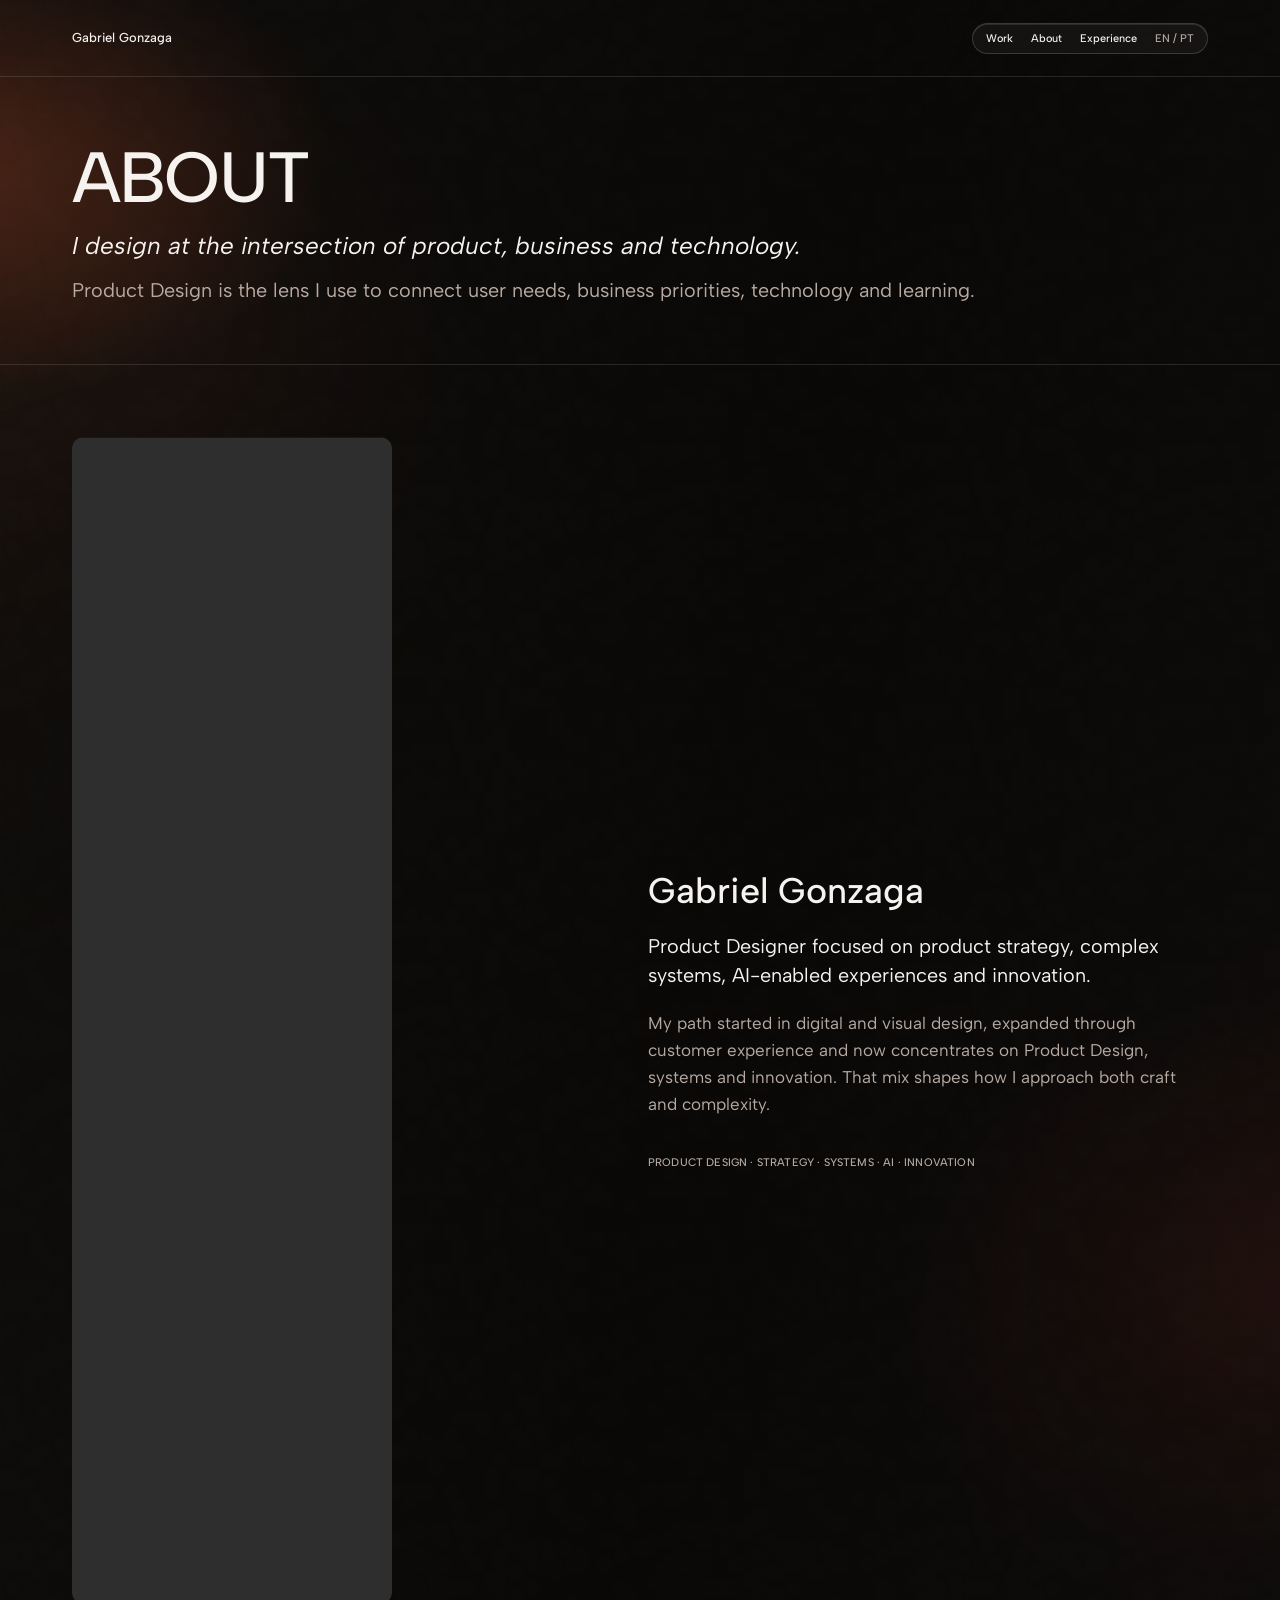
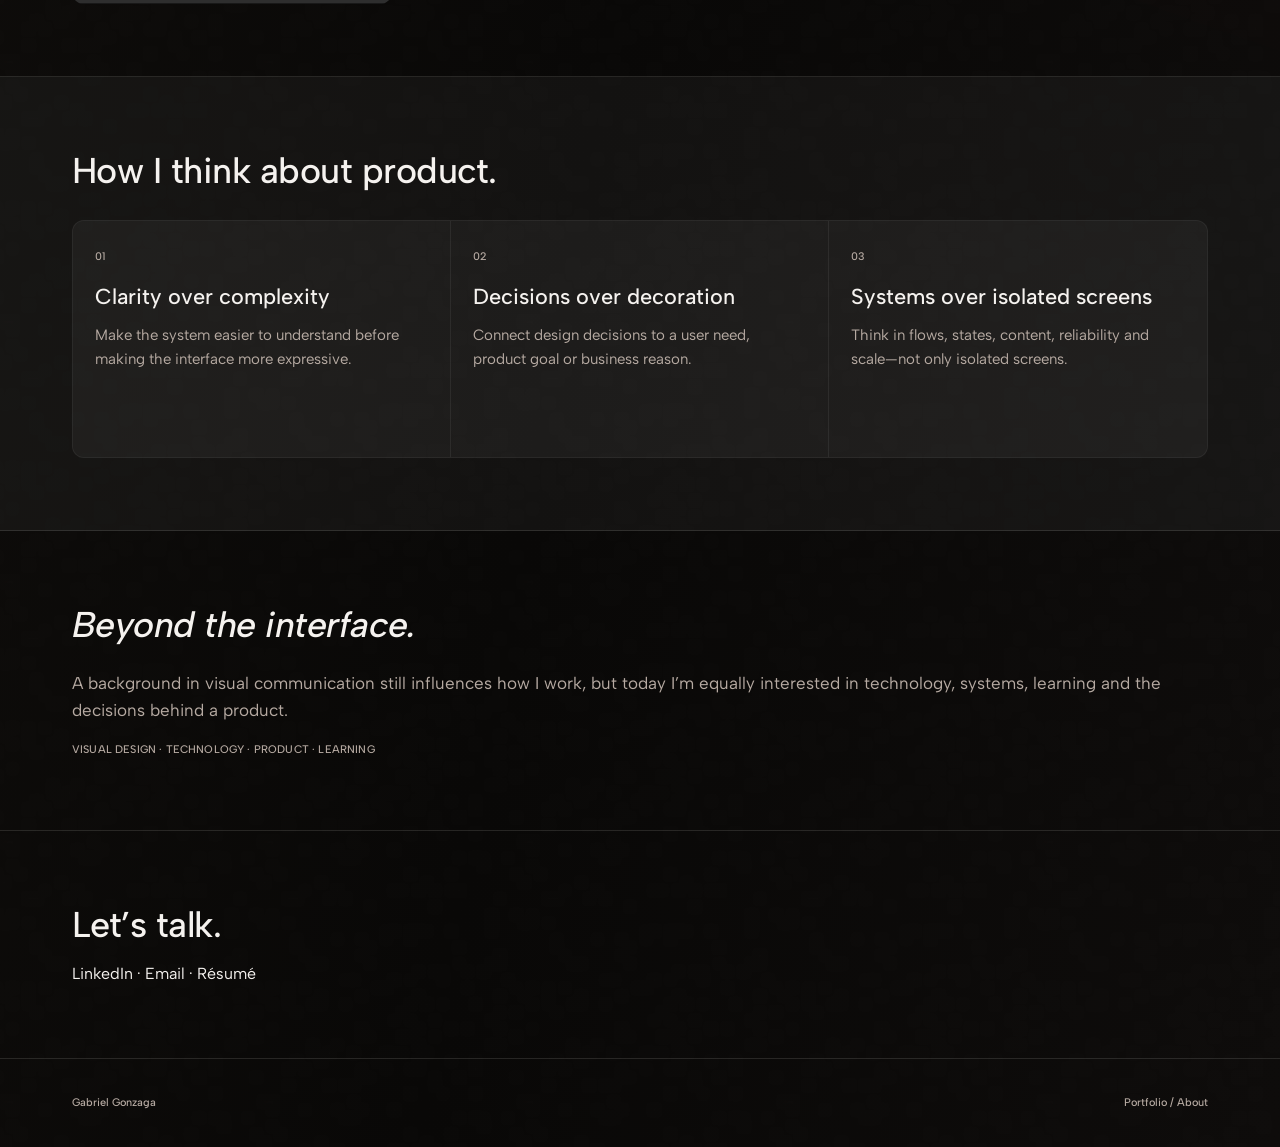
==== commit 3c039175: "Use final supplied portrait asset on About" ====
--- a/about/index.html
+++ b/about/index.html
@@ -9,7 +9,7 @@
 <body data-root="../" data-page="About"><a class="skip-link" href="#main">Skip to content</a><div class="page" data-atmosphere="about"><div class="atmosphere" aria-hidden="true"></div><div data-site-header></div>
 <main id="main">
   <section class="section"><div class="section-inner hero"><h1 class="page-title">ABOUT</h1><p class="hero-subtitle"><em>I design at the intersection of product, business and technology.</em></p><p class="hero-copy">Product Design is the lens I use to connect user needs, business priorities, technology and learning.</p></div></section>
-  <section class="section"><div class="section-inner profile-grid"><img class="profile-photo" src="../assets/portrait.webp" alt="Portrait of Gabriel Gonzaga" width="960" height="960" loading="lazy" decoding="async"><div class="profile-copy"><h2 class="profile-name">Gabriel Gonzaga</h2><p class="profile-role">Product Designer focused on product strategy, complex systems, AI-enabled experiences and innovation.</p><p class="body-large">My path started in digital and visual design, expanded through customer experience and now concentrates on Product Design, systems and innovation. That mix shapes how I approach both craft and complexity.</p><p class="label-line">PRODUCT DESIGN · STRATEGY · SYSTEMS · AI · INNOVATION</p></div></div></section>
+  <section class="section"><div class="section-inner profile-grid"><img class="profile-photo" src="../assets/portrait-final.svg" alt="Portrait of Gabriel Gonzaga" width="1167" height="1167" loading="lazy" decoding="async"><div class="profile-copy"><h2 class="profile-name">Gabriel Gonzaga</h2><p class="profile-role">Product Designer focused on product strategy, complex systems, AI-enabled experiences and innovation.</p><p class="body-large">My path started in digital and visual design, expanded through customer experience and now concentrates on Product Design, systems and innovation. That mix shapes how I approach both craft and complexity.</p><p class="label-line">PRODUCT DESIGN · STRATEGY · SYSTEMS · AI · INNOVATION</p></div></div></section>
   <section class="section" style="background:rgba(255,255,255,.04)"><div class="section-inner"><h2 class="section-title">How I think about product.</h2><div class="principles-panel"><article class="principle"><span class="step-number">01</span><h3>Clarity over complexity</h3><p>Make the system easier to understand before making the interface more expressive.</p></article><article class="principle"><span class="step-number">02</span><h3>Decisions over decoration</h3><p>Connect design decisions to a user need, product goal or business reason.</p></article><article class="principle"><span class="step-number">03</span><h3>Systems over isolated screens</h3><p>Think in flows, states, content, reliability and scale—not only isolated screens.</p></article></div></div></section>
   <section class="section"><div class="section-inner"><h2 class="section-title italic">Beyond the interface.</h2><p class="body-large" style="margin-top:24px">A background in visual communication still influences how I work, but today I’m equally interested in technology, systems, learning and the decisions behind a product.</p><p class="label-line">VISUAL DESIGN · TECHNOLOGY · PRODUCT · LEARNING</p></div></section>
   <section class="section"><div class="section-inner"><h2 class="section-title">Let’s talk.</h2><p style="margin-top:16px">LinkedIn · Email · Résumé</p></div></section>
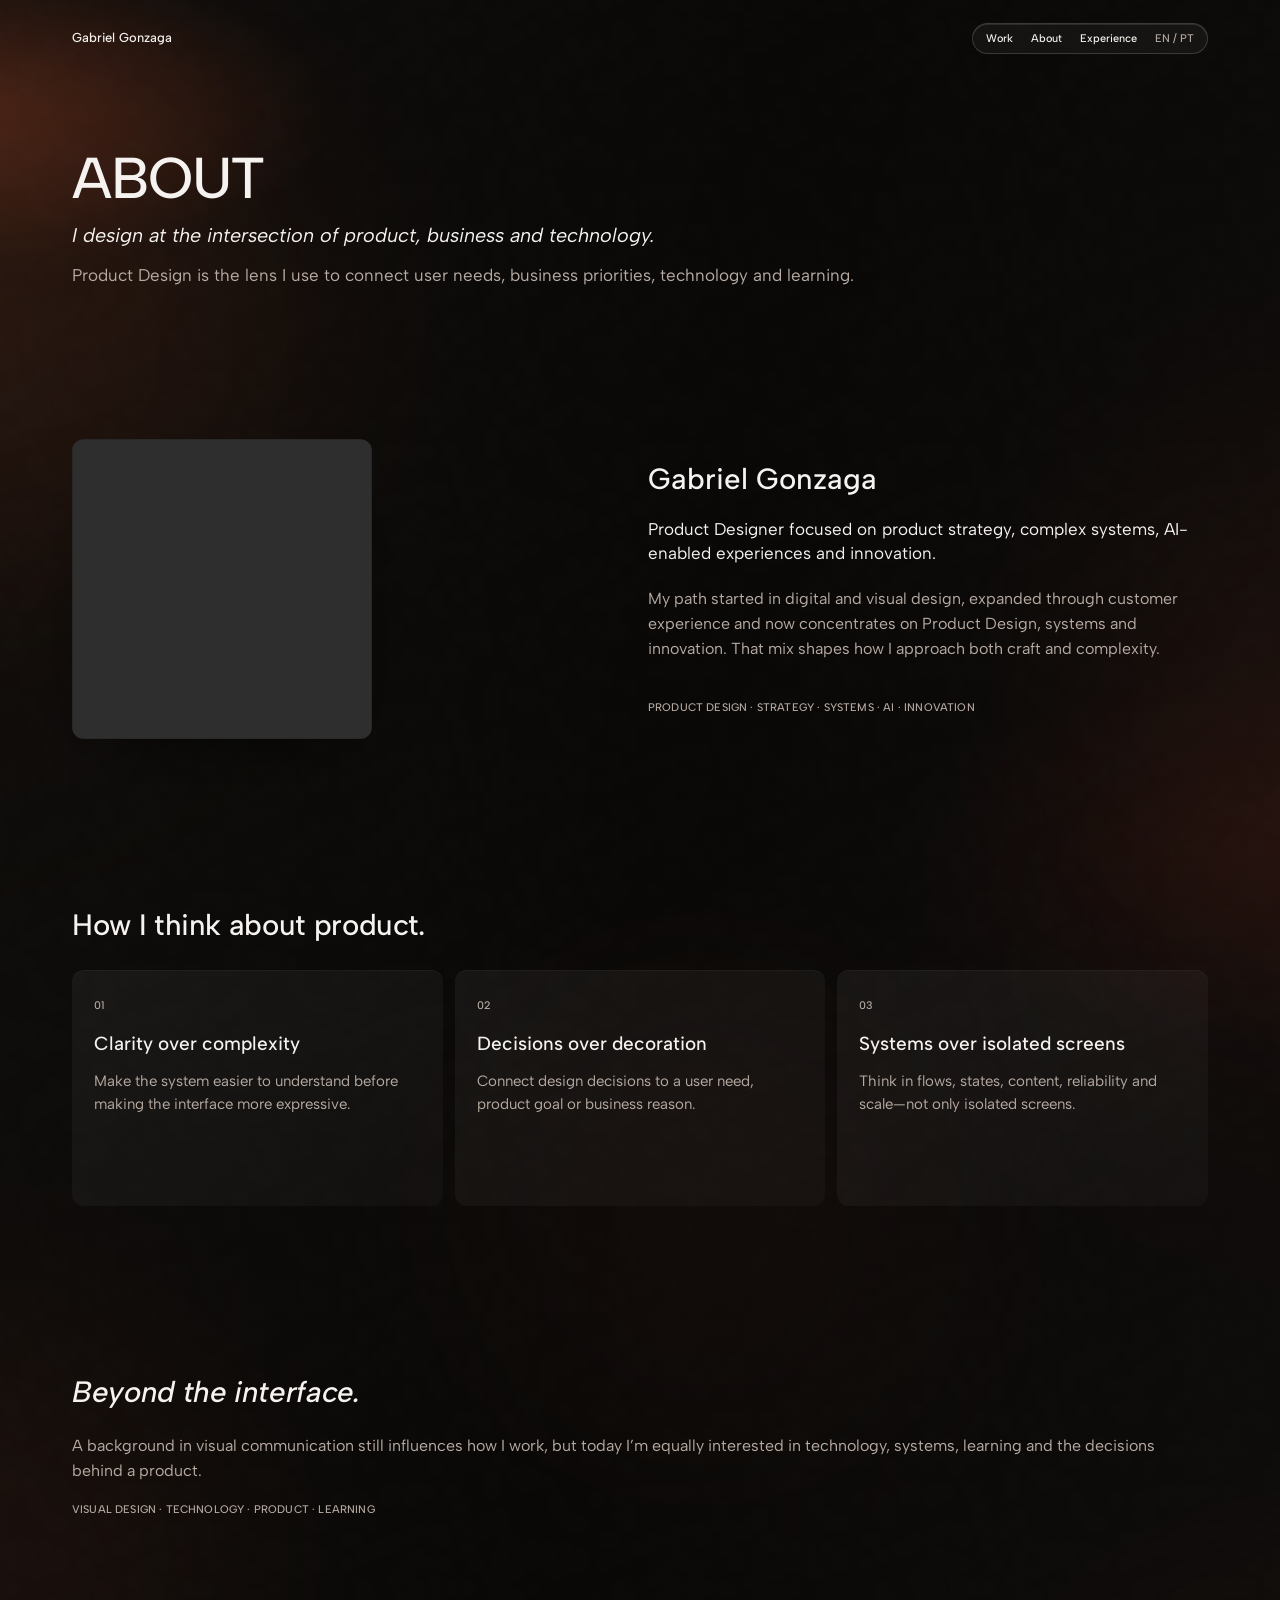
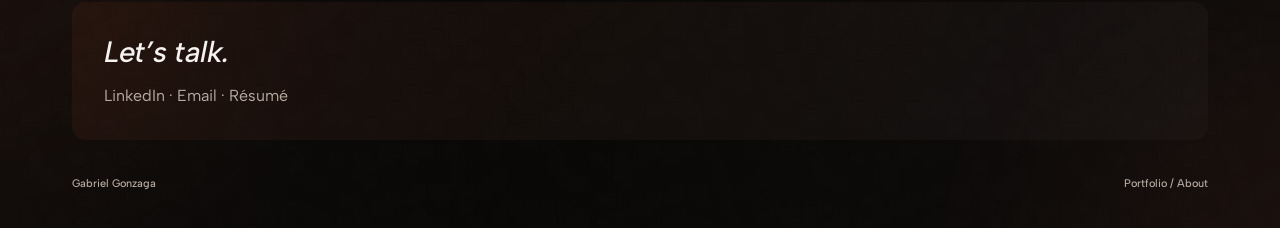
==== commit d1b3109e: "Apply portfolio-wide visual polish to About" ====
--- a/about/index.html
+++ b/about/index.html
@@ -4,13 +4,13 @@
   <meta charset="utf-8"><meta name="viewport" content="width=device-width, initial-scale=1">
   <meta name="description" content="About Gabriel Gonzaga — Product Designer focused on strategy, systems, AI-enabled experiences and innovation.">
   <meta name="theme-color" content="#171412"><title>About — Gabriel Gonzaga</title>
-  <link rel="stylesheet" href="../assets/styles.css"><script src="../assets/main.js" defer></script>
+  <link rel="stylesheet" href="../assets/styles.css"><link rel="stylesheet" href="../assets/polish.css"><script src="../assets/main.js" defer></script>
 </head>
 <body data-root="../" data-page="About"><a class="skip-link" href="#main">Skip to content</a><div class="page" data-atmosphere="about"><div class="atmosphere" aria-hidden="true"></div><div data-site-header></div>
 <main id="main">
   <section class="section"><div class="section-inner hero"><h1 class="page-title">ABOUT</h1><p class="hero-subtitle"><em>I design at the intersection of product, business and technology.</em></p><p class="hero-copy">Product Design is the lens I use to connect user needs, business priorities, technology and learning.</p></div></section>
   <section class="section"><div class="section-inner profile-grid"><img class="profile-photo" src="../assets/portrait-final.svg" alt="Portrait of Gabriel Gonzaga" width="1167" height="1167" loading="lazy" decoding="async"><div class="profile-copy"><h2 class="profile-name">Gabriel Gonzaga</h2><p class="profile-role">Product Designer focused on product strategy, complex systems, AI-enabled experiences and innovation.</p><p class="body-large">My path started in digital and visual design, expanded through customer experience and now concentrates on Product Design, systems and innovation. That mix shapes how I approach both craft and complexity.</p><p class="label-line">PRODUCT DESIGN · STRATEGY · SYSTEMS · AI · INNOVATION</p></div></div></section>
-  <section class="section" style="background:rgba(255,255,255,.04)"><div class="section-inner"><h2 class="section-title">How I think about product.</h2><div class="principles-panel"><article class="principle"><span class="step-number">01</span><h3>Clarity over complexity</h3><p>Make the system easier to understand before making the interface more expressive.</p></article><article class="principle"><span class="step-number">02</span><h3>Decisions over decoration</h3><p>Connect design decisions to a user need, product goal or business reason.</p></article><article class="principle"><span class="step-number">03</span><h3>Systems over isolated screens</h3><p>Think in flows, states, content, reliability and scale—not only isolated screens.</p></article></div></div></section>
+  <section class="section"><div class="section-inner"><h2 class="section-title">How I think about product.</h2><div class="principles-panel"><article class="principle"><span class="step-number">01</span><h3>Clarity over complexity</h3><p>Make the system easier to understand before making the interface more expressive.</p></article><article class="principle"><span class="step-number">02</span><h3>Decisions over decoration</h3><p>Connect design decisions to a user need, product goal or business reason.</p></article><article class="principle"><span class="step-number">03</span><h3>Systems over isolated screens</h3><p>Think in flows, states, content, reliability and scale—not only isolated screens.</p></article></div></div></section>
   <section class="section"><div class="section-inner"><h2 class="section-title italic">Beyond the interface.</h2><p class="body-large" style="margin-top:24px">A background in visual communication still influences how I work, but today I’m equally interested in technology, systems, learning and the decisions behind a product.</p><p class="label-line">VISUAL DESIGN · TECHNOLOGY · PRODUCT · LEARNING</p></div></section>
-  <section class="section"><div class="section-inner"><h2 class="section-title">Let’s talk.</h2><p style="margin-top:16px">LinkedIn · Email · Résumé</p></div></section>
+  <section class="section"><div class="section-inner next-project"><h2 class="section-title">Let’s talk.</h2><p class="body-large">LinkedIn · Email · Résumé</p></div></section>
 </main><div data-site-footer></div></div></body></html>
--- a/assets/polish.css
+++ b/assets/polish.css
@@ -0,0 +1,268 @@
+/* Portfolio visual polish — intentionally loaded after page styles. */
+:root {
+  --display: clamp(44px,4.5vw,66px);
+  --case-title: clamp(40px,3.8vw,56px);
+  --h2: clamp(28px,2.3vw,34px);
+  --h3: clamp(19px,1.45vw,22px);
+  --statement: clamp(34px,3.2vw,46px);
+  --lead: clamp(17px,1.3vw,20px);
+  --body-lg: clamp(16px,1.15vw,18px);
+  --section: 84px;
+  --line: rgba(245,242,239,.065);
+  --line-soft: rgba(245,242,239,.055);
+}
+
+/* Fewer hard separators: hierarchy comes from space, surfaces and atmosphere. */
+.section,
+.site-header,
+body[data-page='Home'] .home-section,
+body[data-page='Home'] .site-header { border-bottom: 0 !important; }
+
+.section { isolation: isolate; }
+.section::before {
+  content: '';
+  position: absolute;
+  width: min(38vw,560px);
+  height: min(38vw,560px);
+  border-radius: 50%;
+  pointer-events: none;
+  z-index: -1;
+  filter: blur(110px);
+  opacity: .06;
+  background: #d95832;
+}
+.section:nth-of-type(3n+1)::before { left: -20%; top: 8%; }
+.section:nth-of-type(3n+2)::before { right: -22%; top: 15%; }
+.section:nth-of-type(3n)::before { left: 36%; bottom: -35%; opacity: .035; }
+
+.section-inner { padding-block: var(--section); }
+.hero { padding-top: 72px; padding-bottom: 66px; }
+.page-title, .display { letter-spacing: -.02em; }
+.hero-subtitle { font-size: clamp(17px,1.55vw,23px); max-width: 920px; }
+.hero-copy { max-width: 840px; }
+.section-title { letter-spacing: -.012em; }
+
+/* Official portrait: use the supplied SVG as a complete composition, never as a free-growing image. */
+.profile-grid {
+  grid-template-columns: minmax(260px,300px) minmax(0,560px);
+  gap: clamp(48px,6vw,88px);
+  align-items: center;
+}
+.profile-photo,
+body[data-page='Home'] .home-about__photo {
+  width: 300px !important;
+  height: auto !important;
+  max-width: 100% !important;
+  aspect-ratio: 1 / 1 !important;
+  object-fit: contain !important;
+  object-position: center !important;
+  border-radius: 12px !important;
+  filter: grayscale(1) contrast(1.035) !important;
+  box-shadow: 0 28px 70px -42px rgba(0,0,0,.88);
+}
+.profile-grid > img,
+body[data-page='Home'] .home-about__media { position: relative; }
+body[data-page='Home'] .home-about__media {
+  height: auto !important;
+  min-height: 0 !important;
+  overflow: visible !important;
+  align-items: flex-start !important;
+}
+body[data-page='Home'] .home-about__media::before {
+  content: '';
+  position: absolute;
+  width: 280px;
+  height: 280px;
+  left: -42px;
+  top: 28px;
+  z-index: -1;
+  border-radius: 50%;
+  background: rgba(217,88,50,.16);
+  filter: blur(80px);
+}
+
+/* Cards become richer without adding decorative chrome. */
+.project-grid { gap: 20px; }
+.project-card,
+body[data-page='Home'] .home-project-card {
+  position: relative;
+  background: linear-gradient(145deg,rgba(248,248,248,.055),rgba(248,248,248,.025)) !important;
+  border: 0 !important;
+  box-shadow: 0 28px 70px -58px rgba(0,0,0,.96), inset 0 1px 0 rgba(255,255,255,.045);
+}
+.project-visual,
+body[data-page='Home'] .home-project-card__visual {
+  position: relative;
+  overflow: hidden;
+  background:
+    radial-gradient(circle at 72% 62%,rgba(255,122,61,.18),transparent 23%),
+    radial-gradient(circle at 28% 28%,rgba(106,32,25,.22),transparent 30%),
+    linear-gradient(135deg,#211d1a,#12100f 68%) !important;
+}
+.project-visual::before,
+body[data-page='Home'] .home-project-card__visual::before {
+  content: '';
+  position: absolute;
+  width: 54%;
+  height: 78%;
+  right: -7%;
+  top: 20%;
+  border-radius: 50% 42% 58% 46%;
+  border: 1px solid rgba(255,255,255,.08);
+  background: linear-gradient(145deg,rgba(255,122,61,.13),rgba(0,0,0,.06));
+  transform: rotate(-18deg);
+  box-shadow: 0 0 80px rgba(217,88,50,.09);
+}
+.project-card:nth-child(2) .project-visual::before,
+body[data-page='Home'] .home-project-card:nth-child(2) .home-project-card__visual::before { right: auto; left: 7%; transform: rotate(18deg); }
+.project-card:nth-child(3) .project-visual::before,
+body[data-page='Home'] .home-project-card:nth-child(3) .home-project-card__visual::before { width: 68%; height: 48%; top: 36%; right: 13%; }
+.project-card:nth-child(4) .project-visual::before,
+body[data-page='Home'] .home-project-card:nth-child(4) .home-project-card__visual::before { width: 48%; height: 72%; right: 20%; top: 14%; }
+
+/* Replace long divider-led lists with quiet surface rhythm. */
+.process-list,
+body[data-page='Home'] .home-process__list { border-top: 0 !important; display: grid; gap: 8px; }
+.process-row,
+body[data-page='Home'] .home-process__row {
+  border-bottom: 0 !important;
+  border-radius: 10px;
+  background: rgba(248,248,248,.027);
+  padding-inline: 18px;
+}
+.work-row,
+.timeline-row { border-bottom: 0 !important; border-radius: 12px; background: rgba(248,248,248,.027); margin-bottom: 8px; padding-inline: 18px; }
+.more-work, .timeline { display: grid; gap: 0; }
+
+/* Small glass moments, not glass everywhere. */
+.filter-row {
+  width: fit-content;
+  max-width: 100%;
+  padding: 8px;
+  border-radius: 22px;
+  background: rgba(248,248,248,.035);
+  box-shadow: inset 0 1px 0 rgba(255,255,255,.045);
+}
+.filter-chip { border-color: rgba(255,255,255,.10); background: rgba(248,248,248,.035); }
+
+.principles-panel {
+  border: 0 !important;
+  background: transparent !important;
+  gap: 12px;
+  overflow: visible;
+}
+.principle {
+  border: 0 !important;
+  border-radius: 12px;
+  background: linear-gradient(145deg,rgba(248,248,248,.052),rgba(248,248,248,.026));
+  box-shadow: inset 0 1px 0 rgba(255,255,255,.04);
+}
+.capabilities:not(.simple) {
+  background: transparent;
+  padding: 0;
+  gap: 12px;
+}
+.capabilities:not(.simple) > div {
+  min-height: 190px;
+  padding: 22px;
+  border-radius: 12px;
+  background: linear-gradient(145deg,rgba(248,248,248,.052),rgba(248,248,248,.024));
+}
+
+/* Case-study segmentation without visible table dividers. */
+.case-meta { border: 0 !important; background: transparent !important; backdrop-filter: none !important; box-shadow: none !important; gap: 8px; overflow: visible; }
+.case-meta-item { border: 0 !important; border-radius: 12px; background: rgba(248,248,248,.055); box-shadow: inset 0 1px 0 rgba(255,255,255,.055); }
+.product-scene {
+  border: 0;
+  background:
+    radial-gradient(circle at 52% 55%,rgba(217,88,50,.20),transparent 26%),
+    radial-gradient(circle at 90% 18%,rgba(255,122,61,.08),transparent 32%),
+    linear-gradient(135deg,rgba(35,29,25,.88),rgba(10,9,8,.92));
+  box-shadow: 0 44px 100px -76px rgba(0,0,0,.95), inset 0 1px 0 rgba(255,255,255,.05);
+}
+.solution-placeholder {
+  background:
+    radial-gradient(circle at 68% 56%,rgba(217,88,50,.12),transparent 30%),
+    linear-gradient(145deg,#24201d,#151311);
+}
+
+/* Softer terminal sections create anchors without horizontal rules. */
+.next-project,
+.resume-cta {
+  padding: 32px;
+  border-radius: 14px;
+  background: linear-gradient(135deg,rgba(217,88,50,.075),rgba(248,248,248,.025));
+}
+
+/* HOME — reduce headline dominance and give image/cards a more editorial rhythm. */
+body[data-page='Home'] .home-section { position: relative; }
+body[data-page='Home'] .home-inner { padding-block: 76px; }
+body[data-page='Home'] .home-identity h1 { font-size: 64px; line-height: 68px; letter-spacing: -.018em; }
+body[data-page='Home'] .home-identity p { font-size: 27px; line-height: 34px; }
+body[data-page='Home'] .home-value__statement { font-size: 46px; line-height: 54px; max-width: 1080px; }
+body[data-page='Home'] .home-value__support { max-width: 880px; font-size: 17px; line-height: 27px; }
+body[data-page='Home'] .home-about__inner { grid-template-columns: minmax(280px,320px) minmax(0,560px); justify-content: space-between; gap: clamp(56px,7vw,96px); }
+body[data-page='Home'] .home-about__copy h2 { font-size: 32px; line-height: 40px; }
+body[data-page='Home'] .home-about__copy p { font-size: 17px; line-height: 27px; }
+body[data-page='Home'] .home-work__header h2,
+body[data-page='Home'] .home-process h2 { font-size: 34px; line-height: 42px; }
+body[data-page='Home'] .home-capabilities h2 { font-size: 30px; line-height: 38px; max-width: 980px; }
+body[data-page='Home'] .home-contact h2 { font-size: 40px; line-height: 44px; }
+body[data-page='Home'] .home-project-card h3 { font-size: 23px; line-height: 30px; }
+body[data-page='Home'] .home-project-card { height: 442px; }
+body[data-page='Home'] .home-project-card__visual { height: 264px; flex-basis: 264px; }
+body[data-page='Home'] .home-capabilities__grid > div { padding: 20px 22px; border-radius: 12px; background: linear-gradient(145deg,rgba(248,248,248,.045),rgba(248,248,248,.02)); }
+body[data-page='Home'] .home-capabilities__grid { height: auto; align-items: stretch; }
+body[data-page='Home'] .home-contact__row { min-height: 130px; height: auto; padding: 28px 30px; border-radius: 14px; background: linear-gradient(135deg,rgba(217,88,50,.07),rgba(248,248,248,.02)); }
+body[data-page='Home'] .site-footer { border-top: 0 !important; }
+
+@media (max-width:1199px) {
+  :root { --display: 50px; --case-title: 46px; --h2: 31px; --statement: 37px; --section: 72px; }
+  .profile-grid { grid-template-columns: 280px minmax(0,1fr); }
+  .profile-photo, body[data-page='Home'] .home-about__photo { width: 280px !important; }
+  body[data-page='Home'] .home-identity h1 { font-size: 50px; line-height: 56px; }
+  body[data-page='Home'] .home-identity p { font-size: 23px; line-height: 30px; }
+  body[data-page='Home'] .home-value__statement { font-size: 37px; line-height: 46px; }
+  body[data-page='Home'] .home-about__inner { grid-template-columns: 280px minmax(0,1fr); gap: 64px; }
+}
+
+@media (max-width:767px) {
+  :root { --display: 36px; --case-title: 34px; --h2: 25px; --h3: 19px; --statement: 27px; --lead: 17px; --section: 54px; }
+  .hero { padding-top: 44px; padding-bottom: 48px; }
+  .page-title, .display { line-height: 1.12 !important; }
+  .case-title { line-height: 1.18 !important; }
+  .hero-subtitle { font-size: 18px; line-height: 1.4; }
+  .section-title { line-height: 1.3 !important; }
+  .profile-grid { grid-template-columns: 1fr; gap: 28px; }
+  .profile-photo, body[data-page='Home'] .home-about__photo { width: min(78vw,280px) !important; justify-self: start; }
+  .section::before { width: 90vw; height: 90vw; filter: blur(80px); opacity: .045; }
+  .process-row, body[data-page='Home'] .home-process__row, .work-row, .timeline-row { padding: 18px 16px; }
+  .principles-panel { gap: 10px; }
+  .principle { padding: 18px; }
+  .capabilities:not(.simple) > div { min-height: 0; padding: 18px; }
+  .case-meta { gap: 7px; }
+  .case-meta-item { padding: 12px 14px; }
+  .next-project, .resume-cta { padding: 24px 20px; }
+
+  body[data-page='Home'] .home-inner { padding-block: 56px; }
+  body[data-page='Home'] .home-identity h1 { font-size: 36px; line-height: 42px; }
+  body[data-page='Home'] .home-identity p { font-size: 18px; line-height: 26px; }
+  body[data-page='Home'] .home-value__statement { font-size: 27px; line-height: 35px; }
+  body[data-page='Home'] .home-value__support { font-size: 16px; line-height: 25px; }
+  body[data-page='Home'] .home-about__inner { grid-template-columns: 1fr; gap: 32px; align-items: start; }
+  body[data-page='Home'] .home-about__copy h2 { font-size: 25px; line-height: 32px; }
+  body[data-page='Home'] .home-work__header h2,
+  body[data-page='Home'] .home-process h2 { font-size: 25px; line-height: 32px; }
+  body[data-page='Home'] .home-capabilities h2 { font-size: 23px; line-height: 31px; }
+  body[data-page='Home'] .home-contact h2 { font-size: 30px; line-height: 36px; }
+  body[data-page='Home'] .home-project-card { height: auto; min-height: 398px; }
+  body[data-page='Home'] .home-project-card__visual { height: 210px; flex-basis: 210px; }
+  body[data-page='Home'] .home-capabilities__grid { display: grid; gap: 12px; }
+  body[data-page='Home'] .home-capabilities__grid > div { width: 100%; }
+  body[data-page='Home'] .home-contact__row { display: grid; gap: 24px; padding: 24px 20px; }
+}
+
+@media (max-width:479px) {
+  :root { --display: 34px; --case-title: 32px; --h2: 24px; --statement: 26px; }
+  .profile-photo, body[data-page='Home'] .home-about__photo { width: min(80vw,264px) !important; }
+}
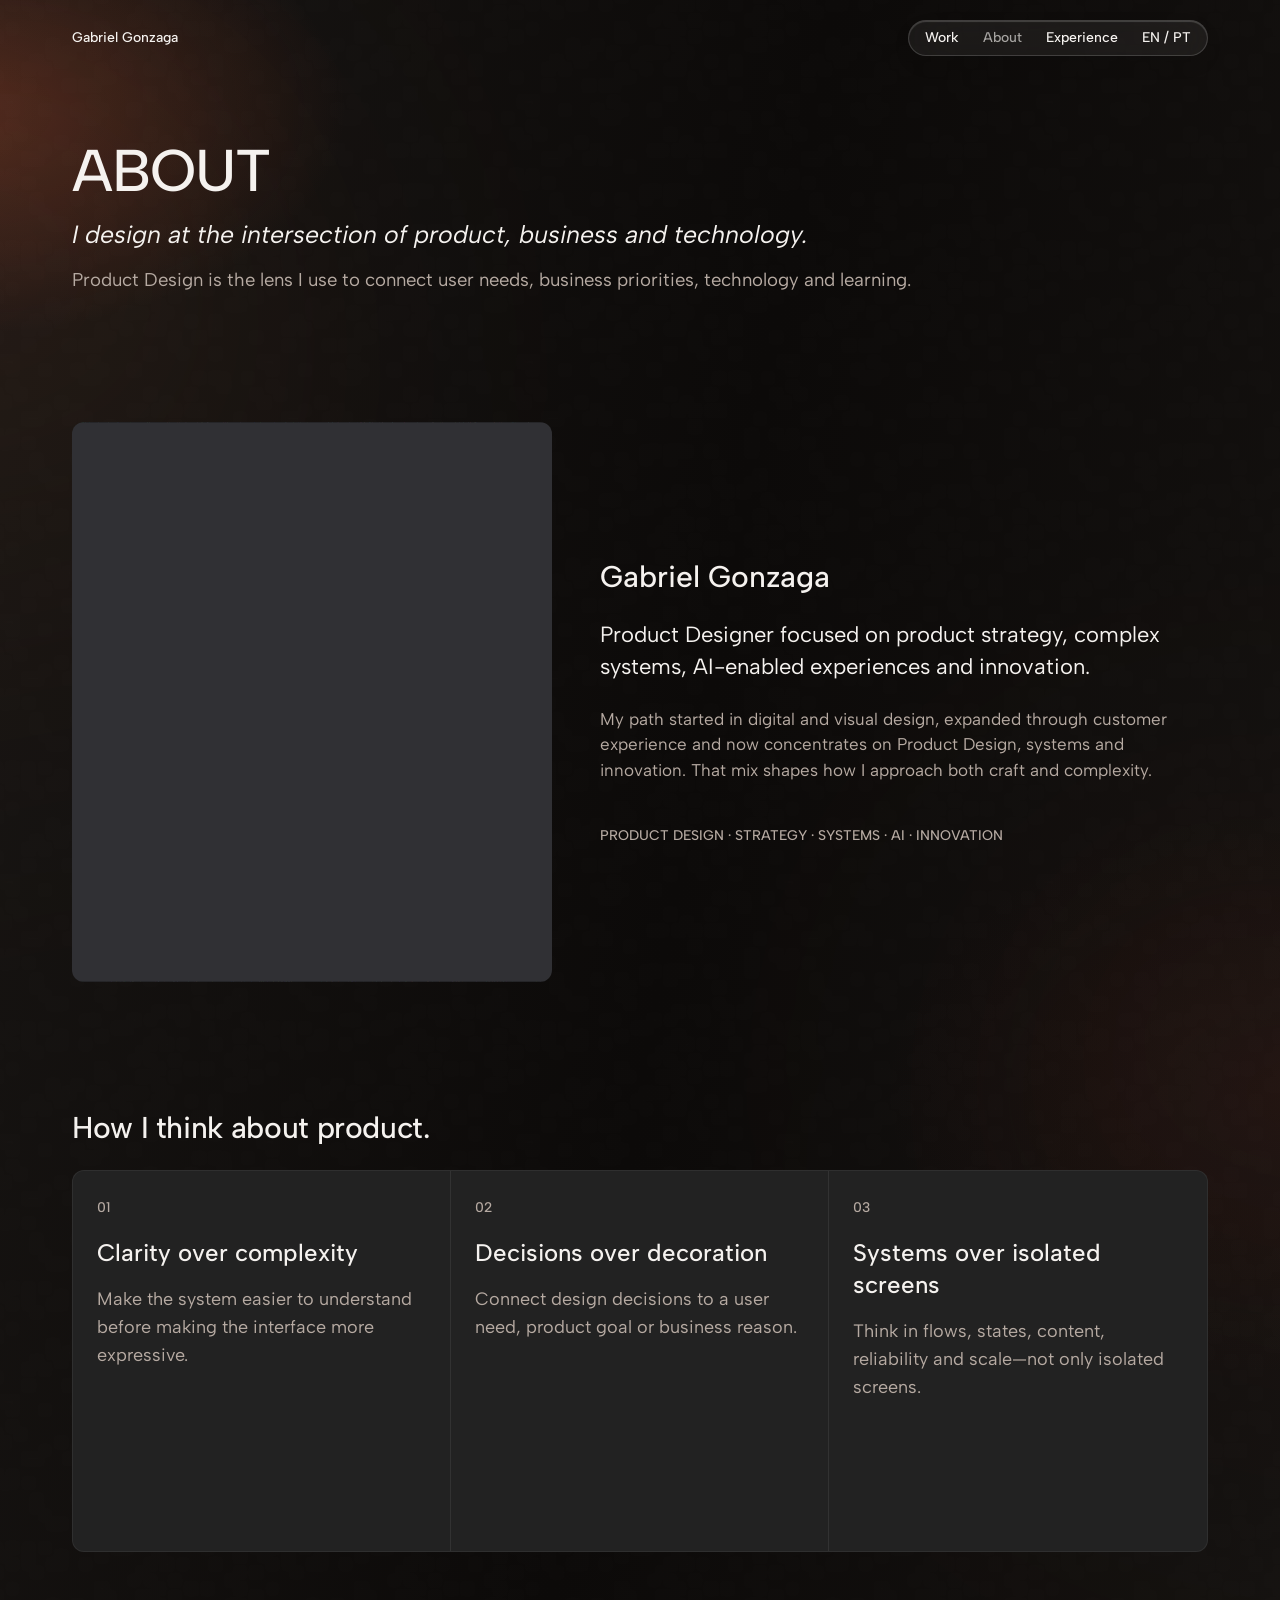
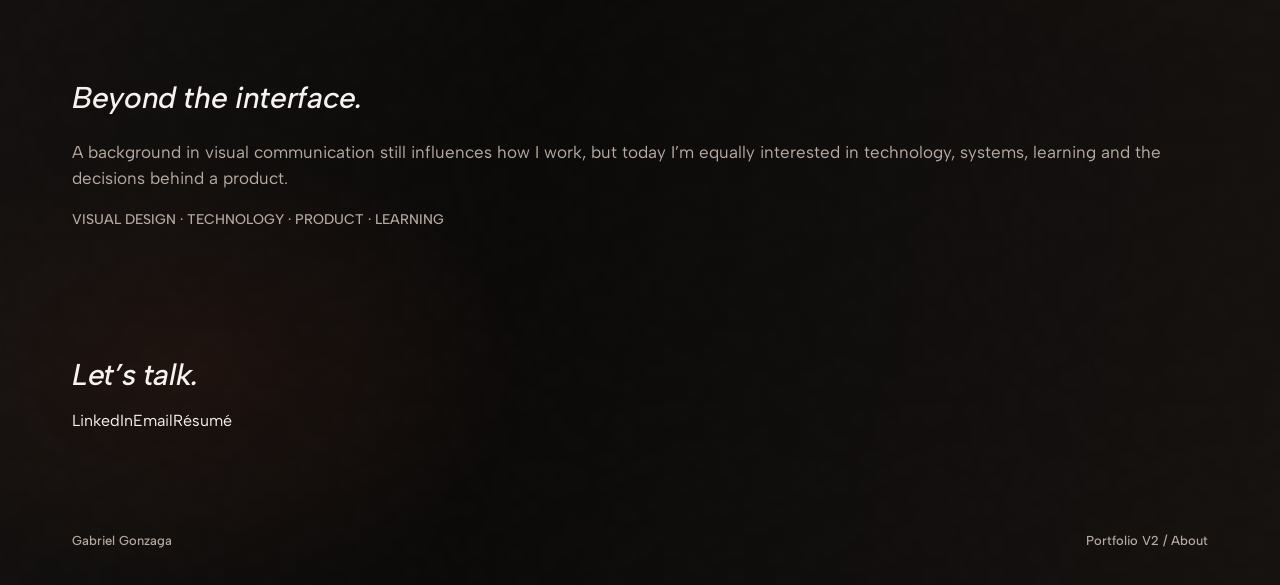
==== commit b78149c7: "Align About structure with Figma source" ====
--- a/about/index.html
+++ b/about/index.html
@@ -6,11 +6,14 @@
   <meta name="theme-color" content="#171412"><title>About — Gabriel Gonzaga</title>
   <link rel="stylesheet" href="../assets/styles.css"><link rel="stylesheet" href="../assets/polish.css"><script src="../assets/main.js" defer></script>
 </head>
-<body data-root="../" data-page="About"><a class="skip-link" href="#main">Skip to content</a><div class="page" data-atmosphere="about"><div class="atmosphere" aria-hidden="true"></div><div data-site-header></div>
+<body data-root="../" data-page="About">
+<a class="skip-link" href="#main">Skip to content</a>
+<div class="page" data-atmosphere="about"><div class="atmosphere" aria-hidden="true"></div><div data-site-header></div>
 <main id="main">
   <section class="section"><div class="section-inner hero"><h1 class="page-title">ABOUT</h1><p class="hero-subtitle"><em>I design at the intersection of product, business and technology.</em></p><p class="hero-copy">Product Design is the lens I use to connect user needs, business priorities, technology and learning.</p></div></section>
-  <section class="section"><div class="section-inner profile-grid"><img class="profile-photo" src="../assets/portrait-final.svg" alt="Portrait of Gabriel Gonzaga" width="1167" height="1167" loading="lazy" decoding="async"><div class="profile-copy"><h2 class="profile-name">Gabriel Gonzaga</h2><p class="profile-role">Product Designer focused on product strategy, complex systems, AI-enabled experiences and innovation.</p><p class="body-large">My path started in digital and visual design, expanded through customer experience and now concentrates on Product Design, systems and innovation. That mix shapes how I approach both craft and complexity.</p><p class="label-line">PRODUCT DESIGN · STRATEGY · SYSTEMS · AI · INNOVATION</p></div></div></section>
-  <section class="section"><div class="section-inner"><h2 class="section-title">How I think about product.</h2><div class="principles-panel"><article class="principle"><span class="step-number">01</span><h3>Clarity over complexity</h3><p>Make the system easier to understand before making the interface more expressive.</p></article><article class="principle"><span class="step-number">02</span><h3>Decisions over decoration</h3><p>Connect design decisions to a user need, product goal or business reason.</p></article><article class="principle"><span class="step-number">03</span><h3>Systems over isolated screens</h3><p>Think in flows, states, content, reliability and scale—not only isolated screens.</p></article></div></div></section>
+  <section class="section"><div class="section-inner profile-grid"><img class="profile-photo" src="../assets/portrait-final.svg" alt="Portrait of Gabriel Gonzaga" width="1167" height="1167" loading="eager" decoding="async"><div class="profile-copy"><h2 class="profile-name">Gabriel Gonzaga</h2><p class="profile-role">Product Designer focused on product strategy, complex systems, AI-enabled experiences and innovation.</p><p class="body-large">My path started in digital and visual design, expanded through customer experience and now concentrates on Product Design, systems and innovation. That mix shapes how I approach both craft and complexity.</p><p class="label-line">PRODUCT DESIGN · STRATEGY · SYSTEMS · AI · INNOVATION</p></div></div></section>
+  <section class="section soft-band"><div class="section-inner"><h2 class="section-title">How I think about product.</h2><div class="principles-panel"><article class="principle"><span class="step-number">01</span><h3>Clarity over complexity</h3><p>Make the system easier to understand before making the interface more expressive.</p></article><article class="principle"><span class="step-number">02</span><h3>Decisions over decoration</h3><p>Connect design decisions to a user need, product goal or business reason.</p></article><article class="principle"><span class="step-number">03</span><h3>Systems over isolated screens</h3><p>Think in flows, states, content, reliability and scale—not only isolated screens.</p></article></div></div></section>
   <section class="section"><div class="section-inner"><h2 class="section-title italic">Beyond the interface.</h2><p class="body-large" style="margin-top:24px">A background in visual communication still influences how I work, but today I’m equally interested in technology, systems, learning and the decisions behind a product.</p><p class="label-line">VISUAL DESIGN · TECHNOLOGY · PRODUCT · LEARNING</p></div></section>
-  <section class="section"><div class="section-inner next-project"><h2 class="section-title">Let’s talk.</h2><p class="body-large">LinkedIn · Email · Résumé</p></div></section>
-</main><div data-site-footer></div></div></body></html>
+  <section class="section"><div class="section-inner next-project"><h2 class="section-title">Let’s talk.</h2><div class="contact-inline"><a href="https://linkedin.com/in/gabrielgonzagasilva" rel="me">LinkedIn</a><a href="mailto:gabrielgonzagasilva@outlook.com">Email</a><span>Résumé</span></div></div></section>
+</main><div data-site-footer></div></div>
+</body></html>
--- a/assets/styles.css
+++ b/assets/styles.css
@@ -2,47 +2,47 @@
 
 :root {
   color-scheme: dark;
-  --bg: #0d0b0a;
-  --bg-soft: #171412;
-  --surface: rgba(248,248,248,.045);
-  --surface-strong: #211e1c;
+  --bg: #171412;
+  --bg-deep: #0b0a09;
+  --surface: rgba(248,248,248,.05);
+  --surface-soft: rgba(248,248,248,.035);
+  --surface-strong: #22201e;
   --text: #f5f2ef;
   --muted: #b6aaa2;
   --muted-soft: #91877f;
-  --line: rgba(245,242,239,.12);
-  --line-soft: rgba(245,242,239,.075);
-  --glass-fill: rgba(248,248,248,.055);
+  --glass-fill: rgba(255,255,255,.06);
   --glass-border: rgba(255,255,255,.16);
+  --line: rgba(123,123,123,.18);
+  --line-soft: rgba(255,255,255,.07);
   --copper: #d95832;
   --copper-deep: #6a2019;
   --orange: #ff7a3d;
   --content: 1296px;
   --gutter: 72px;
-  --section: 72px;
+  --section: 64px;
   --header-height: 76px;
-  --radius-sm: 8px;
-  --radius-md: 12px;
-  --radius-lg: 16px;
-  --radius-xl: 20px;
-  --display: clamp(56px,5.55vw,80px);
-  --case-title: clamp(48px,4.45vw,64px);
-  --h2: clamp(34px,2.8vw,40px);
+  --footer-height: 88px;
+  --radius-image: 8px;
+  --radius-card: 12px;
+  --radius-glass: 16px;
+  --radius-nav: 20px;
+  --display: clamp(54px,4.6vw,66px);
+  --case-title: clamp(46px,3.9vw,56px);
+  --h2: clamp(30px,2.35vw,36px);
   --h3: clamp(21px,1.7vw,24px);
-  --statement: clamp(40px,3.9vw,56px);
-  --lead: clamp(18px,1.55vw,22px);
-  --body-lg: clamp(17px,1.3vw,18px);
+  --lead: clamp(18px,1.45vw,22px);
+  --body-lg: clamp(17px,1.28vw,20px);
   --body: 16px;
-  --shadow-glass: 0 14px 42px -24px rgba(0,0,0,.72), inset 0 1px 0 rgba(255,255,255,.10);
+  --shadow-glass: 0 8px 24px -8px rgba(0,0,0,.18), inset 0 1px 1px rgba(255,255,255,.18);
 }
 
 * { box-sizing: border-box; }
-html { scroll-behavior: smooth; background: var(--bg); scrollbar-width: thin; scrollbar-color: rgba(182,170,162,.42) #0b0908; }
-*::-webkit-scrollbar { width: 9px; height: 9px; }
+html { background: var(--bg); scroll-behavior: smooth; scrollbar-width: thin; scrollbar-color: rgba(182,170,162,.36) #0b0908; }
+body { margin: 0; min-width: 320px; background: var(--bg); color: var(--text); font-family: 'Albert Sans', Inter, ui-sans-serif, system-ui, -apple-system, BlinkMacSystemFont, 'Segoe UI', sans-serif; font-size: var(--body); line-height: 1.5; -webkit-font-smoothing: antialiased; text-rendering: optimizeLegibility; }
+body.menu-open { overflow: hidden; }
+*::-webkit-scrollbar { width: 8px; height: 8px; }
 *::-webkit-scrollbar-track { background: #0b0908; }
-*::-webkit-scrollbar-thumb { background: rgba(182,170,162,.34); border: 2px solid #0b0908; border-radius: 999px; }
-*::-webkit-scrollbar-thumb:hover { background: rgba(245,242,239,.50); }
-body { margin: 0; min-width: 320px; background: var(--bg); color: var(--text); font-family: 'Albert Sans', Inter, ui-sans-serif, system-ui, -apple-system, BlinkMacSystemFont, 'Segoe UI', sans-serif; font-size: var(--body); line-height: 1.55; -webkit-font-smoothing: antialiased; text-rendering: optimizeLegibility; }
-body.menu-open { overflow: hidden; }
+*::-webkit-scrollbar-thumb { background: rgba(182,170,162,.32); border: 2px solid #0b0908; border-radius: 999px; }
 a { color: inherit; text-decoration: none; }
 button, input { font: inherit; }
 button { color: inherit; }
@@ -52,252 +52,262 @@
 ::selection { background: rgba(255,122,61,.26); color: var(--text); }
 [hidden] { display: none !important; }
 
-.page { position: relative; min-height: 100vh; overflow: clip; isolation: isolate; background: linear-gradient(180deg,rgba(18,14,12,.14),rgba(8,7,6,.04)); }
-.page::after { content: ''; position: absolute; inset: 0; z-index: -1; pointer-events: none; background: url('./micro-grain.png') repeat; background-size: 260px 260px; opacity: .035; mix-blend-mode: screen; }
-.atmosphere { position: absolute; inset: 0; z-index: -2; pointer-events: none; overflow: hidden; background:
-  radial-gradient(ellipse 42% 11% at -4% 5%, rgba(217,88,50,.30), rgba(106,32,25,.13) 42%, transparent 76%),
-  radial-gradient(ellipse 34% 12% at 101% 22%, rgba(217,88,50,.12), transparent 72%),
-  radial-gradient(ellipse 38% 12% at 4% 45%, rgba(166,59,38,.13), transparent 74%),
-  radial-gradient(ellipse 36% 10% at 95% 71%, rgba(217,88,50,.10), transparent 74%),
-  radial-gradient(ellipse 44% 11% at 22% 96%, rgba(106,32,25,.13), transparent 78%),
-  linear-gradient(100deg,#0e0c0b 0%,#090807 48%,#0e0c0b 100%); }
-.atmosphere::before, .atmosphere::after { content: ''; position: absolute; width: min(58vw,860px); height: 820px; border-radius: 58% 42% 64% 36% / 42% 54% 46% 58%; filter: blur(110px); opacity: .30; }
-.atmosphere::before { left: -30vw; top: 4%; transform: rotate(20deg); background: linear-gradient(145deg,rgba(255,122,61,.38),rgba(106,32,25,.04) 66%); }
-.atmosphere::after { right: -34vw; top: 39%; transform: rotate(-16deg); background: linear-gradient(215deg,rgba(217,88,50,.24),rgba(106,32,25,0) 68%); }
+.page { position: relative; min-height: 100vh; overflow: clip; isolation: isolate; background: var(--bg); }
+.page::after { content: ''; position: absolute; inset: 0; z-index: -1; pointer-events: none; background: url('./micro-grain.png') repeat; background-size: 260px 260px; opacity: .034; mix-blend-mode: screen; }
+.atmosphere { position: absolute; inset: 0; z-index: -2; overflow: hidden; pointer-events: none; background:
+  radial-gradient(ellipse 44% 14% at -4% 4%, rgba(217,88,50,.34), rgba(106,32,25,.13) 46%, transparent 76%),
+  radial-gradient(ellipse 34% 18% at 98% 25%, rgba(217,88,50,.10), transparent 72%),
+  radial-gradient(ellipse 50% 16% at 8% 60%, rgba(106,32,25,.12), transparent 78%),
+  radial-gradient(ellipse 42% 16% at 96% 82%, rgba(217,88,50,.08), transparent 76%),
+  linear-gradient(100deg,#171412 0%,#0d0b0a 48%,#171412 100%); }
+.atmosphere::before, .atmosphere::after { content: ''; position: absolute; pointer-events: none; border-radius: 48% 52% 62% 38% / 40% 57% 43% 60%; filter: blur(125px); mix-blend-mode: screen; }
+.atmosphere::before { width: min(54vw,760px); height: 1040px; left: -31vw; top: 3%; opacity: .18; transform: rotate(16deg); background: linear-gradient(155deg,rgba(255,122,61,.55),rgba(106,32,25,0) 66%); }
+.atmosphere::after { width: min(48vw,680px); height: 980px; right: -29vw; top: 38%; opacity: .11; transform: rotate(-19deg); background: linear-gradient(210deg,rgba(217,88,50,.5),rgba(106,32,25,0) 68%); }
 .page[data-atmosphere='work'] .atmosphere { background:
-  radial-gradient(ellipse 44% 10% at -5% 4%, rgba(217,88,50,.30), transparent 74%),
-  radial-gradient(ellipse 38% 11% at 100% 39%, rgba(217,88,50,.12), transparent 75%),
-  radial-gradient(ellipse 35% 9% at 5% 72%, rgba(106,32,25,.14), transparent 75%),
-  linear-gradient(100deg,#0f0d0c,#090807 49%,#0e0c0b); }
+  radial-gradient(ellipse 44% 13% at -5% 3%, rgba(217,88,50,.31), transparent 74%),
+  radial-gradient(ellipse 44% 17% at 100% 44%, rgba(166,59,38,.11), transparent 76%),
+  radial-gradient(ellipse 38% 14% at 10% 79%, rgba(106,32,25,.12), transparent 76%),
+  linear-gradient(100deg,#171412,#0c0a09 50%,#151210); }
+.page[data-atmosphere='about'] .atmosphere { background:
+  radial-gradient(ellipse 42% 14% at -4% 5%, rgba(217,88,50,.28), transparent 74%),
+  radial-gradient(ellipse 42% 17% at 101% 50%, rgba(106,32,25,.12), transparent 76%),
+  radial-gradient(ellipse 34% 13% at 15% 90%, rgba(217,88,50,.07), transparent 76%),
+  linear-gradient(100deg,#171412,#0c0a09 50%,#151210); }
+.page[data-atmosphere='experience'] .atmosphere { background:
+  radial-gradient(ellipse 42% 13% at -4% 5%, rgba(217,88,50,.25), transparent 74%),
+  radial-gradient(ellipse 40% 16% at 101% 60%, rgba(106,32,25,.11), transparent 76%),
+  linear-gradient(100deg,#171412,#0c0a09 50%,#151210); }
 .page[data-atmosphere='case'] .atmosphere { background:
-  radial-gradient(ellipse 46% 9% at -4% 3%, rgba(217,88,50,.31), transparent 72%),
-  radial-gradient(ellipse 36% 12% at 94% 28%, rgba(255,122,61,.12), transparent 73%),
-  radial-gradient(ellipse 44% 10% at 3% 67%, rgba(106,32,25,.12), transparent 76%),
-  linear-gradient(100deg,#0f0c0a,#080706 50%,#0e0c0b); }
-.page[data-atmosphere='about'] .atmosphere { background:
-  radial-gradient(ellipse 42% 12% at -4% 6%, rgba(217,88,50,.25), transparent 72%),
-  radial-gradient(ellipse 42% 14% at 100% 47%, rgba(106,32,25,.12), transparent 75%),
-  linear-gradient(100deg,#0f0d0b,#090807 51%,#0e0c0b); }
-.page[data-atmosphere='experience'] .atmosphere { background:
-  radial-gradient(ellipse 40% 12% at -5% 7%, rgba(217,88,50,.22), transparent 74%),
-  radial-gradient(ellipse 36% 12% at 100% 58%, rgba(106,32,25,.11), transparent 76%),
-  linear-gradient(100deg,#0e0c0b,#090807 50%,#0e0c0b); }
+  radial-gradient(ellipse 45% 13% at -3% 4%, rgba(217,88,50,.33), transparent 73%),
+  radial-gradient(ellipse 42% 17% at 101% 32%, rgba(217,88,50,.10), transparent 74%),
+  radial-gradient(ellipse 48% 18% at 7% 69%, rgba(106,32,25,.14), transparent 78%),
+  radial-gradient(ellipse 34% 14% at 95% 90%, rgba(217,88,50,.07), transparent 75%),
+  linear-gradient(100deg,#171412,#0b0908 50%,#151210); }
 
 .skip-link { position: fixed; left: 16px; top: 12px; z-index: 100; padding: 10px 14px; background: var(--text); color: var(--bg); border-radius: 8px; transform: translateY(-150%); }
 .skip-link:focus { transform: none; }
 .site-header, .site-footer { position: relative; z-index: 20; }
-.site-header { min-height: var(--header-height); border-bottom: 1px solid var(--line); }
+.site-header { min-height: var(--header-height); }
 .header-inner, .footer-inner { width: min(calc(100% - (var(--gutter) * 2)), var(--content)); min-height: inherit; margin-inline: auto; display: flex; align-items: center; justify-content: space-between; gap: 24px; }
-.brand { font-size: 13px; line-height: 18px; font-weight: 500; white-space: nowrap; }
-.footer-label { color: var(--muted); font-size: 11px; line-height: 16px; font-weight: 500; white-space: nowrap; }
-.desktop-nav { display: flex; align-items: center; gap: 18px; padding: 7px 13px; border: 1px solid var(--glass-border); border-radius: 18px; background: rgba(248,248,248,.045); backdrop-filter: blur(18px); -webkit-backdrop-filter: blur(18px); box-shadow: var(--shadow-glass); }
-.desktop-nav a, .desktop-nav span { font-size: 11px; line-height: 15px; font-weight: 500; }
+.brand { font-size: 14px; line-height: 18px; font-weight: 500; white-space: nowrap; }
+.footer-label { color: var(--muted); font-size: 13px; line-height: 18px; font-weight: 500; white-space: nowrap; }
+.desktop-nav { display: flex; align-items: center; justify-content: center; gap: 24px; padding: 8px 16px; border: 1px solid var(--glass-border); border-radius: var(--radius-nav); background: var(--glass-fill); backdrop-filter: blur(24px); -webkit-backdrop-filter: blur(24px); box-shadow: var(--shadow-glass); }
+.desktop-nav a, .desktop-nav span { font-size: 14px; line-height: 18px; font-weight: 500; }
 .desktop-nav a { transition: opacity .18s ease; }
-.desktop-nav a:hover { opacity: .66; }
-.locale { color: var(--muted); cursor: default; }
+.desktop-nav a:hover, .desktop-nav a[aria-current='page'] { opacity: .64; }
+.locale { color: var(--text); cursor: default; }
 .mobile-menu-button, .mobile-panel { display: none; }
-
-.section { position: relative; border-bottom: 1px solid var(--line); }
+.site-footer { min-height: var(--footer-height); }
+
+.section { position: relative; }
 .section-inner { width: min(calc(100% - (var(--gutter) * 2)), var(--content)); margin-inline: auto; padding-block: var(--section); }
-.section-inner.compact { padding-block: 56px; }
-.hero { padding-top: 64px; padding-bottom: 58px; }
-.kicker, .eyebrow, .meta-label, .card-meta, .cap-label, .step-number, .work-index { color: var(--muted); font-size: 11px; line-height: 15px; font-weight: 500; text-transform: uppercase; letter-spacing: .015em; }
-.eyebrow { font-size: 12px; line-height: 16px; }
-.display, .page-title { font-size: var(--display); line-height: 1.05; font-weight: 500; letter-spacing: -.025em; }
-.case-title { font-size: var(--case-title); line-height: 1.1; font-weight: 500; letter-spacing: -.018em; }
-.hero-subtitle { margin-top: 14px; font-size: clamp(18px,1.9vw,28px); line-height: 1.34; font-weight: 400; }
-.hero-copy { margin-top: 14px; max-width: 1000px; color: var(--muted); font-size: var(--lead); line-height: 1.5; }
-.statement { max-width: 1120px; font-size: var(--statement); line-height: 1.14; font-weight: 500; font-style: italic; letter-spacing: -.02em; text-wrap: balance; }
-.statement-support { margin-top: 18px; max-width: 1040px; color: var(--muted); font-size: 16px; line-height: 1.55; }
-.section-title { font-size: var(--h2); line-height: 1.2; font-weight: 500; letter-spacing: -.014em; }
+.section-inner.compact { padding-block: 64px; }
+.hero { padding-top: 64px; padding-bottom: 64px; }
+.kicker, .eyebrow, .meta-label, .card-meta, .cap-label, .step-number, .work-index { color: var(--muted); font-size: 14px; line-height: 18px; font-weight: 500; letter-spacing: 0; }
+.meta-label { font-size: 12px; line-height: 16px; }
+.display, .page-title { font-size: var(--display); line-height: 1.04; font-weight: 500; letter-spacing: -.018em; }
+.case-title { font-size: var(--case-title); line-height: 1.08; font-weight: 500; letter-spacing: -.014em; }
+.hero-subtitle { margin-top: 18px; max-width: 1020px; font-size: clamp(22px,1.95vw,28px); line-height: 1.28; font-weight: 400; }
+.hero-copy { margin-top: 16px; max-width: 1040px; color: var(--muted); font-size: var(--lead); line-height: 1.45; }
+.section-title { font-size: var(--h2); line-height: 1.2; font-weight: 500; letter-spacing: -.012em; }
 .section-title.italic { font-style: italic; }
-.body-large { color: var(--muted); font-size: var(--body-lg); line-height: 1.58; }
+.body-large { color: var(--muted); font-size: var(--body-lg); line-height: 1.5; }
 .muted { color: var(--muted); }
-.label-line { margin-top: 18px; color: var(--muted); font-size: 11px; line-height: 16px; font-weight: 500; text-transform: uppercase; letter-spacing: .015em; }
-
-.profile-grid { display: grid; grid-template-columns: 320px minmax(0,560px); justify-content: space-between; gap: 64px; align-items: center; }
-.profile-photo { width: 320px; max-width: 100%; aspect-ratio: 6 / 7; object-fit: cover; object-position: 50% 42%; border-radius: 12px; filter: grayscale(1) contrast(1.025); background: #303034; }
-.profile-copy { display: grid; gap: 20px; max-width: 560px; }
+.label-line { margin-top: 20px; color: var(--muted); font-size: 14px; line-height: 18px; font-weight: 500; }
+
+.profile-grid { display: grid; grid-template-columns: minmax(0,480px) minmax(0,1fr); gap: 48px; align-items: center; }
+.profile-photo { width: 480px; height: 560px; max-width: 100%; object-fit: cover; object-position: 50% 50%; border-radius: var(--radius-card); background: #303034; }
+.profile-copy { display: grid; gap: 24px; max-width: 620px; }
 .profile-name { font-size: var(--h2); line-height: 1.2; font-weight: 500; }
-.profile-role { font-size: var(--lead); line-height: 1.45; }
-
-.section-heading-row { display: flex; align-items: baseline; justify-content: space-between; gap: 24px; margin-bottom: 30px; }
-.section-note { color: var(--muted); font-size: 12px; line-height: 16px; }
-.project-grid { display: grid; grid-template-columns: repeat(2,minmax(0,1fr)); gap: 18px; }
-.project-card { min-width: 0; padding: 18px; border-radius: 12px; background: rgba(248,248,248,.042); border: 1px solid rgba(255,255,255,.025); display: flex; flex-direction: column; gap: 13px; }
-a.project-card { transition: background .18s ease,border-color .18s ease,transform .18s ease; }
-a.project-card:hover { transform: translateY(-2px); border-color: rgba(255,255,255,.08); background: rgba(248,248,248,.055); }
-.card-top { display: flex; justify-content: space-between; gap: 16px; min-height: 16px; }
-.project-visual { aspect-ratio: 16 / 9; border-radius: 8px; background: rgba(40,36,33,.88); position: relative; overflow: hidden; }
-.project-visual::after { content: ''; position: absolute; inset: 0; background: radial-gradient(circle at 70% 60%,rgba(217,88,50,.055),transparent 34%); }
-.project-card h3 { font-size: var(--h3); line-height: 1.3; font-weight: 500; }
-.project-card p { color: var(--muted); font-size: 13px; line-height: 1.55; }
-
-.process-list { margin-top: 24px; border-top: 1px solid var(--line-soft); }
-.process-row { display: grid; grid-template-columns: 32px 220px minmax(0,1fr); gap: 24px; align-items: start; padding: 22px 0; border-bottom: 1px solid var(--line-soft); }
-.step-title { font-size: 14px; line-height: 20px; font-weight: 500; text-transform: uppercase; }
-.step-copy { color: var(--text); font-size: 14px; line-height: 1.55; }
-
-.capability-title { max-width: 1040px; font-size: clamp(28px,2.75vw,40px); line-height: 1.2; font-weight: 500; text-transform: uppercase; letter-spacing: -.014em; }
-.capabilities { display: grid; grid-template-columns: repeat(3,minmax(0,1fr)); gap: 32px; padding: 24px; border-radius: 12px; background: rgba(248,248,248,.045); }
-.capabilities.simple { grid-template-columns: repeat(2,minmax(0,1fr)); max-width: 820px; padding: 0; background: transparent; }
-.capability-list { margin-top: 10px; list-style: none; padding: 0; color: var(--text); font-size: 14px; line-height: 1.6; }
+.profile-role { font-size: 22px; line-height: 32px; }
+
+.section-heading-row { display: flex; align-items: baseline; justify-content: space-between; gap: 24px; margin-bottom: 24px; }
+.section-note { color: var(--muted); font-size: 18px; line-height: 22px; }
+.project-grid { display: grid; grid-template-columns: repeat(2,minmax(0,1fr)); gap: 20px; }
+.project-card { min-width: 0; min-height: 462px; padding: 20px; border-radius: var(--radius-card); background: var(--surface); display: flex; flex-direction: column; gap: 16px; }
+a.project-card { transition: background .18s ease, transform .18s ease; }
+a.project-card:hover { transform: translateY(-2px); background: rgba(248,248,248,.065); }
+.card-top { display: flex; justify-content: space-between; gap: 16px; min-height: 18px; }
+.project-visual { height: 280px; border-radius: var(--radius-image); background: #222; overflow: hidden; position: relative; }
+.project-card h3 { font-size: 26px; line-height: 32px; font-weight: 500; }
+.project-card p { color: var(--muted); font-size: 16px; line-height: 22px; }
+
+.filter-row { display: flex; flex-wrap: wrap; gap: 8px; margin-top: 18px; }
+.filter-chip { min-width: 52px; min-height: 36px; padding: 8px 12px; border: 1px solid var(--glass-border); border-radius: 999px; background: var(--glass-fill); color: var(--text); box-shadow: inset 0 1px 1px rgba(255,255,255,.12); cursor: pointer; font-size: 12px; line-height: 16px; font-weight: 500; transition: background .18s ease,border-color .18s ease; }
+.filter-chip[aria-pressed='true'] { background: rgba(217,88,50,.12); border-color: rgba(255,122,61,.28); }
+.filter-chip:hover { background: rgba(255,255,255,.085); }
+
+.more-work { margin-top: 24px; }
+.work-row { display: grid; grid-template-columns: 48px minmax(260px,1fr) 240px 56px; gap: 24px; align-items: center; min-height: 72px; padding-block: 18px; border-bottom: 1px solid var(--line-soft); }
+.work-row:first-child { border-top: 1px solid var(--line-soft); }
+.work-title { font-size: 26px; line-height: 32px; font-weight: 500; }
+.work-meta, .work-year { color: var(--muted); font-size: 16px; line-height: 20px; }
+.work-year { text-align: right; }
+
+.process-list { margin-top: 24px; }
+.process-row { display: grid; grid-template-columns: 100px 250px minmax(0,1fr); gap: 24px; align-items: start; min-height: 104px; padding: 24px 0; border-bottom: 1px solid var(--line-soft); }
+.process-row:first-child { border-top: 1px solid var(--line-soft); }
+.step-title { font-size: 20px; line-height: 26px; font-weight: 500; }
+.step-copy { color: var(--text); font-size: 18px; line-height: 26px; }
+
+.capability-title { max-width: 1040px; font-size: var(--h2); line-height: 1.2; font-weight: 500; letter-spacing: -.012em; }
+.capabilities { display: grid; grid-template-columns: repeat(3,minmax(0,1fr)); gap: 32px; padding: 24px; border-radius: var(--radius-card); background: var(--surface); }
+.capabilities.simple { grid-template-columns: repeat(2,minmax(0,1fr)); max-width: 900px; padding: 0; background: transparent; }
+.capability-list { margin-top: 12px; list-style: none; padding: 0; color: var(--text); font-size: 20px; line-height: 1.55; }
+.capabilities .capability-list { font-size: 20px; line-height: 1.55; }
 
 .contact-grid { display: grid; grid-template-columns: minmax(0,1fr) auto; gap: 48px; align-items: end; }
-.contact-title { max-width: 440px; font-size: clamp(38px,3.35vw,48px); line-height: 1.04; font-weight: 500; text-transform: uppercase; letter-spacing: -.015em; }
-.contact-copy { margin-top: 38px; max-width: 850px; font-size: 16px; line-height: 1.55; }
-.contact-links { display: grid; gap: 5px; min-width: 72px; font-size: 12px; line-height: 17px; }
-.pending-link { color: var(--text); }
-
-.filter-row { display: flex; flex-wrap: wrap; gap: 8px; margin-top: 22px; }
-.filter-chip { min-width: 56px; min-height: 44px; padding: 10px 14px; border: 1px solid var(--glass-border); border-radius: 999px; background: rgba(248,248,248,.045); color: var(--text); box-shadow: inset 0 1px 0 rgba(255,255,255,.08); cursor: pointer; font-size: 13px; line-height: 18px; font-weight: 500; transition: background .18s ease,border-color .18s ease; }
-.filter-chip[aria-pressed='true'] { background: rgba(217,88,50,.13); border-color: rgba(255,122,61,.34); }
-.filter-chip:hover { background: rgba(248,248,248,.075); }
-
-.more-work { margin-top: 4px; }
-.work-row { display: grid; grid-template-columns: 44px minmax(220px,1.4fr) minmax(180px,.8fr) 70px; gap: 24px; align-items: center; padding: 22px 0; border-bottom: 1px solid var(--line-soft); }
-.work-title { font-size: clamp(18px,1.6vw,22px); line-height: 1.32; font-weight: 500; }
-.work-meta, .work-year { color: var(--muted); font-size: 13px; line-height: 18px; }
-.work-year { text-align: right; }
-
-.glass { background: rgba(248,248,248,.055); border: 1px solid var(--glass-border); backdrop-filter: blur(18px); -webkit-backdrop-filter: blur(18px); box-shadow: var(--shadow-glass); }
-.case-meta { display: grid; grid-template-columns: repeat(4,minmax(0,1fr)); margin-top: 18px; overflow: hidden; border-radius: 16px; }
+.contact-title { max-width: 560px; font-size: clamp(38px,3.15vw,46px); line-height: 1.08; font-weight: 500; letter-spacing: -.012em; }
+.contact-copy { margin-top: 32px; max-width: 860px; font-size: 20px; line-height: 1.5; }
+.contact-links { display: grid; gap: 6px; min-width: 90px; font-size: 16px; line-height: 24px; }
+
+.glass { background: var(--glass-fill); border: 1px solid var(--glass-border); backdrop-filter: blur(24px); -webkit-backdrop-filter: blur(24px); box-shadow: var(--shadow-glass); }
+.case-meta { display: grid; grid-template-columns: repeat(4,minmax(0,1fr)); margin-top: 18px; overflow: hidden; border-radius: var(--radius-glass); }
 .case-meta-item { min-width: 0; padding: 12px 16px; border-right: 1px solid rgba(255,255,255,.12); }
 .case-meta-item:last-child { border-right: 0; }
-.meta-value { margin-top: 7px; font-size: 15px; line-height: 21px; }
-.two-columns { display: grid; grid-template-columns: repeat(2,minmax(0,1fr)); gap: 52px; }
-.info-block { display: grid; gap: 12px; align-content: start; }
-.info-block h3 { font-size: 16px; line-height: 22px; font-weight: 500; }
-.info-block p { color: var(--muted); font-size: 16px; line-height: 1.58; }
-
-.product-scene { height: 440px; position: relative; overflow: hidden; border: 1px solid rgba(255,255,255,.07); border-radius: 20px; background: linear-gradient(135deg,rgba(31,27,24,.72),rgba(14,12,11,.78)); }
-.product-scene::before { content: ''; position: absolute; inset: 0; background: radial-gradient(circle at 56% 55%,rgba(217,88,50,.15),transparent 29%); }
-.product-scene-title { position: absolute; left: 7%; top: 17%; color: rgba(245,242,239,.045); font-size: clamp(80px,13.5vw,196px); line-height: 1; font-weight: 500; white-space: nowrap; }
-.product-scene-label { position: absolute; left: 28px; top: 24px; }
-.product-device { position: absolute; width: 47%; max-width: 610px; height: 346px; left: 50%; top: 50%; transform: translate(-50%,-50%); padding: 16px; border: 1px solid rgba(255,255,255,.18); border-radius: 28px; background: rgba(10,9,8,.92); box-shadow: 0 26px 48px -18px rgba(0,0,0,.65); }
-.product-screen { width: 100%; height: 100%; display: grid; place-items: center; border-radius: 20px; color: rgba(245,242,239,.48); font-size: 12px; background: radial-gradient(circle at 66% 60%,rgba(255,106,26,.20),rgba(200,93,46,.07) 25%,transparent 52%),#211f1e; }
-.insight { position: absolute; width: 220px; min-height: 104px; padding: 15px 17px; border-radius: 18px; }
-.insight p { margin-top: 9px; color: rgba(245,242,239,.88); font-size: 12px; line-height: 17px; }
+.meta-value { margin-top: 8px; font-size: 18px; line-height: 24px; }
+.two-columns { display: grid; grid-template-columns: repeat(2,minmax(0,1fr)); gap: 32px; }
+.info-block { display: grid; gap: 16px; align-content: start; }
+.info-block h3 { font-size: 18px; line-height: 24px; font-weight: 500; }
+.info-block p { color: var(--muted); font-size: 20px; line-height: 1.5; }
+
+.product-scene { height: 440px; position: relative; overflow: hidden; border: 1px solid rgba(255,255,255,.08); border-radius: 20px; background: rgba(17,17,17,.62); }
+.product-scene::before { content: ''; position: absolute; inset: 0; background: radial-gradient(circle at 56% 55%,rgba(255,106,26,.13),transparent 29%); }
+.product-scene-title { position: absolute; left: 7.5%; top: 15%; color: rgba(245,242,239,.05); font-size: clamp(96px,13.5vw,196px); line-height: 1; font-weight: 500; white-space: nowrap; }
+.product-scene-label { position: absolute; left: 30px; top: 24px; }
+.product-device { position: absolute; width: 610px; max-width: 47%; height: 346px; left: 50%; top: 50%; transform: translate(-50%,-50%); padding: 17px; border: 1px solid rgba(255,255,255,.2); border-radius: 28px; background: rgba(12,12,12,.92); box-shadow: 0 26px 48px -14px rgba(0,0,0,.4); }
+.product-screen { width: 100%; height: 100%; display: grid; place-items: center; border-radius: 20px; color: rgba(245,242,239,.52); font-size: 14px; line-height: 18px; background: radial-gradient(circle at 66% 61%,rgba(255,106,26,.25),rgba(200,93,46,.11) 24%,transparent 52%),#222; }
+.insight { position: absolute; width: 222px; min-height: 106px; padding: 15px 17px; border-radius: 18px; background: rgba(248,248,248,.07); backdrop-filter: blur(9px); -webkit-backdrop-filter: blur(9px); }
+.insight p { margin-top: 10px; color: rgba(245,242,239,.88); font-size: 14px; line-height: 19px; }
 .insight.problem { left: 20px; top: 80px; }
 .insight.outcome { right: 20px; top: 72px; }
 .insight.decision { right: 66px; bottom: 34px; }
 
-.solution-visuals { display: grid; grid-template-columns: repeat(2,minmax(0,1fr)); gap: 18px; margin-top: 24px; }
-.solution-placeholder { min-height: 360px; display: grid; place-items: center; border-radius: 8px; background: #211f1e; color: var(--muted); font-size: 12px; line-height: 16px; font-weight: 500; text-transform: uppercase; }
-.solution-copy { margin-top: 22px; max-width: 1040px; color: var(--muted); font-size: 16px; line-height: 1.58; }
-.next-project { display: grid; gap: 14px; }
+.solution-visuals { display: grid; grid-template-columns: repeat(2,minmax(0,1fr)); gap: 20px; margin-top: 24px; }
+.solution-placeholder { min-height: 400px; display: grid; place-items: center; border-radius: var(--radius-image); background: #222; color: var(--muted); font-size: 14px; line-height: 18px; font-weight: 500; }
+.solution-copy { margin-top: 24px; max-width: 1100px; color: var(--muted); font-size: 18px; line-height: 28px; }
+.next-project { display: grid; gap: 16px; }
 .next-project h2 { font-size: var(--h2); line-height: 1.2; font-weight: 500; font-style: italic; }
 
-.principles-panel { margin-top: 28px; display: grid; grid-template-columns: repeat(3,minmax(0,1fr)); overflow: hidden; border: 1px solid rgba(255,255,255,.055); border-radius: 12px; background: rgba(248,248,248,.045); }
-.principle { min-height: 236px; padding: 22px; border-right: 1px solid rgba(255,255,255,.065); }
+.principles-panel { margin-top: 24px; display: grid; grid-template-columns: repeat(3,minmax(0,1fr)); min-height: 380px; overflow: hidden; border: 1px solid rgba(255,255,255,.06); border-radius: var(--radius-card); background: #222; }
+.principle { min-height: 380px; padding: 24px; border-right: 1px solid rgba(255,255,255,.07); }
 .principle:last-child { border-right: 0; }
-.principle h3 { margin-top: 14px; font-size: var(--h3); line-height: 1.32; font-weight: 500; }
-.principle p { margin-top: 14px; color: var(--muted); font-size: 15px; line-height: 1.55; }
-
-.timeline { margin-top: 22px; }
-.timeline-row { display: grid; grid-template-columns: 190px 390px minmax(0,1fr); gap: 36px; min-height: 188px; padding: 24px 0; align-items: start; border-bottom: 1px solid var(--line-soft); }
-.timeline-role h3 { font-size: 22px; line-height: 30px; font-weight: 500; }
-.timeline-role p { margin-top: 6px; font-size: 16px; line-height: 23px; }
-.timeline-copy { color: var(--muted); font-size: 16px; line-height: 1.58; }
-.education-grid { margin-top: 24px; display: grid; grid-template-columns: repeat(2,minmax(0,1fr)); gap: 52px; }
-.education-block { display: grid; gap: 14px; }
-.education-block h3 { font-size: 16px; line-height: 22px; font-weight: 500; }
-.education-block p { color: var(--muted); font-size: 18px; line-height: 1.5; }
-.resume-cta { display: grid; gap: 14px; }
+.principle h3 { margin-top: 18px; font-size: 24px; line-height: 32px; font-weight: 500; }
+.principle p { margin-top: 16px; color: var(--muted); font-size: 18px; line-height: 28px; }
+
+.timeline { margin-top: 24px; }
+.timeline-row { display: grid; grid-template-columns: 190px 430px minmax(0,1fr); gap: 32px; min-height: 210px; padding: 24px 0; align-items: start; border-bottom: 1px solid var(--line-soft); }
+.timeline-row:first-child { border-top: 1px solid var(--line-soft); }
+.timeline-role h3 { font-size: 24px; line-height: 32px; font-weight: 500; }
+.timeline-role p { margin-top: 8px; font-size: 18px; line-height: 24px; }
+.timeline-copy { color: var(--muted); font-size: 18px; line-height: 28px; }
+.education-grid { margin-top: 24px; display: grid; grid-template-columns: repeat(2,minmax(0,1fr)); gap: 32px; min-height: 220px; }
+.education-block { display: grid; gap: 16px; align-content: start; }
+.education-block h3 { font-size: 18px; line-height: 24px; font-weight: 500; }
+.education-block p { color: var(--muted); font-size: 20px; line-height: 30px; }
+.resume-cta { display: grid; gap: 16px; }
 .resume-cta h2 { font-size: var(--h2); line-height: 1.2; font-style: italic; font-weight: 500; }
-.site-footer { min-height: 88px; }
 
 @media (max-width: 1199px) {
-  :root { --gutter: 48px; --section: 64px; --display: 56px; --case-title: 52px; --h2: 34px; --statement: 40px; }
-  .profile-grid { grid-template-columns: 300px minmax(0,1fr); gap: 72px; }
-  .profile-photo { width: 300px; }
-  .timeline-row { grid-template-columns: 160px minmax(260px,.9fr) minmax(0,1.1fr); gap: 28px; }
-  .product-device { width: 44%; }
-  .insight { width: 168px; }
+  :root { --gutter: 48px; --section: 64px; --display: 50px; --case-title: 46px; --h2: 32px; --footer-height: 80px; }
+  .profile-grid { grid-template-columns: 360px minmax(0,1fr); gap: 48px; }
+  .profile-photo { width: 360px; height: 430px; }
+  .timeline-row { grid-template-columns: 150px minmax(260px,.9fr) minmax(0,1.1fr); gap: 28px; }
+  .product-device { width: 48%; }
+  .insight { width: 180px; }
+  .project-card { min-height: 430px; }
+  .project-visual { height: 245px; }
 }
 
 @media (max-width: 767px) {
-  :root { --gutter: 20px; --section: 48px; --header-height: 68px; --display: 40px; --case-title: 38px; --h2: 28px; --h3: 20px; --statement: 30px; --lead: 18px; }
+  :root { --gutter: 20px; --section: 56px; --header-height: 68px; --footer-height: 72px; --display: 36px; --case-title: 34px; --h2: 25px; --h3: 20px; --lead: 17px; }
   .desktop-nav { display: none; }
-  .mobile-menu-button { display: inline-flex; min-width: 60px; min-height: 44px; align-items: center; justify-content: center; padding: 0 14px; border: 1px solid var(--glass-border); border-radius: 18px; background: rgba(248,248,248,.05); backdrop-filter: blur(16px); -webkit-backdrop-filter: blur(16px); box-shadow: var(--shadow-glass); font-size: 12px; line-height: 16px; font-weight: 500; cursor: pointer; }
-  .mobile-panel { position: fixed; inset: 68px 0 auto; z-index: 30; padding: 12px 20px 20px; background: rgba(10,9,8,.96); border-bottom: 1px solid var(--line); backdrop-filter: blur(20px); -webkit-backdrop-filter: blur(20px); }
+  .mobile-menu-button { display: inline-flex; min-width: 72px; height: 48px; align-items: center; justify-content: center; padding: 12px 16px; border: 1px solid var(--glass-border); border-radius: var(--radius-nav); background: var(--glass-fill); backdrop-filter: blur(24px); -webkit-backdrop-filter: blur(24px); box-shadow: var(--shadow-glass); font-size: 14px; line-height: 20px; font-weight: 500; cursor: pointer; }
+  .mobile-panel { position: fixed; inset: 68px 0 auto; z-index: 30; padding: 12px 20px 20px; background: rgba(12,10,9,.96); backdrop-filter: blur(24px); -webkit-backdrop-filter: blur(24px); box-shadow: 0 20px 40px rgba(0,0,0,.22); }
   .mobile-panel[hidden] { display: none; }
   .mobile-panel:not([hidden]) { display: block; }
   .mobile-panel nav { display: grid; }
-  .mobile-panel a, .mobile-panel .locale { min-height: 50px; display: flex; align-items: center; border-bottom: 1px solid var(--line-soft); font-size: 16px; }
+  .mobile-panel a, .mobile-panel .locale { min-height: 50px; display: flex; align-items: center; border-bottom: 1px solid var(--line-soft); font-size: 16px; line-height: 24px; }
   .header-inner, .footer-inner, .section-inner { width: min(calc(100% - 40px),var(--content)); }
-  .hero { padding-top: 42px; padding-bottom: 44px; }
-  .section-inner.compact { padding-block: 44px; }
-  .display, .page-title { line-height: 46px; }
-  .case-title { line-height: 44px; }
-  .hero-subtitle { margin-top: 12px; font-size: 20px; line-height: 1.35; }
-  .hero-copy, .statement-support { font-size: 16px; line-height: 1.5; }
-  .statement { line-height: 38px; }
+  .brand { font-size: 14px; line-height: 20px; }
+  .footer-label { font-size: 12px; line-height: 16px; }
+  .hero { padding-top: 56px; padding-bottom: 56px; }
+  .section-inner.compact { padding-block: 56px; }
+  .display, .page-title { line-height: 42px; }
+  .case-title { line-height: 40px; }
+  .hero-subtitle { margin-top: 14px; font-size: 20px; line-height: 28px; }
+  .hero-copy { margin-top: 14px; font-size: 17px; line-height: 26px; }
   .section-title { line-height: 34px; }
-  .section-heading-row { flex-direction: column; align-items: flex-start; gap: 7px; margin-bottom: 24px; }
-  .profile-grid { grid-template-columns: 1fr; gap: 28px; justify-content: stretch; }
-  .profile-photo { width: min(100%,350px); justify-self: start; aspect-ratio: 6 / 7; }
-  .profile-copy { gap: 18px; max-width: 100%; }
-  .profile-role { font-size: 18px; }
-  .project-grid { grid-template-columns: 1fr; gap: 14px; }
-  .project-card { padding: 14px; gap: 12px; }
-  .project-card p { font-size: 13px; }
-  .card-top { display: grid; justify-content: start; gap: 2px; }
-  .process-row { grid-template-columns: 1fr; gap: 7px; padding: 20px 0; }
-  .step-title { font-size: 14px; }
-  .step-copy { font-size: 14px; line-height: 1.55; }
-  .capability-title { font-size: 24px; line-height: 1.25; }
-  .capabilities, .capabilities.simple { grid-template-columns: 1fr; gap: 26px; }
+  .section-heading-row { flex-direction: column; align-items: flex-start; gap: 8px; margin-bottom: 24px; }
+  .section-note { font-size: 16px; line-height: 24px; }
+  .profile-grid { grid-template-columns: 1fr; gap: 40px; }
+  .profile-photo { width: min(100%,350px); height: auto; aspect-ratio: 5 / 6; justify-self: start; object-fit: cover; }
+  .profile-copy { gap: 20px; max-width: 100%; }
+  .profile-role { font-size: 18px; line-height: 28px; }
+  .body-large { font-size: 16px; line-height: 24px; }
+  .label-line { font-size: 14px; line-height: 20px; }
+  .project-grid { grid-template-columns: 1fr; gap: 20px; }
+  .project-card { min-height: 0; padding: 20px; gap: 16px; }
+  .project-visual { height: 210px; }
+  .project-card h3 { font-size: 20px; line-height: 26px; }
+  .project-card p { font-size: 16px; line-height: 24px; }
+  .card-top { display: grid; justify-content: start; gap: 4px; }
+  .filter-row { gap: 8px; margin-top: 18px; }
+  .filter-chip { min-width: 52px; min-height: 44px; padding: 10px 12px; font-size: 12px; line-height: 16px; }
+  .work-row { grid-template-columns: 40px minmax(0,1fr); gap: 8px 16px; min-height: 0; padding: 20px 0; }
+  .work-title { font-size: 20px; line-height: 26px; }
+  .work-meta { grid-column: 2; font-size: 14px; line-height: 20px; }
+  .work-year { grid-column: 2; text-align: left; font-size: 14px; line-height: 20px; }
+  .process-row { grid-template-columns: 1fr; gap: 8px; min-height: 0; padding: 24px 0; }
+  .step-number { font-size: 14px; line-height: 20px; }
+  .step-title { font-size: 16px; line-height: 24px; }
+  .step-copy { font-size: 16px; line-height: 24px; }
+  .capability-title { font-size: 24px; line-height: 32px; }
+  .capabilities, .capabilities.simple { grid-template-columns: 1fr; gap: 32px; }
   .capabilities { padding: 20px; }
-  .capability-list { font-size: 16px; line-height: 1.55; }
-  .contact-grid { grid-template-columns: 1fr; gap: 28px; }
-  .contact-title { font-size: 36px; line-height: 1.05; }
-  .contact-copy { margin-top: 22px; font-size: 16px; }
-  .contact-links { font-size: 12px; }
-  .filter-row { flex-wrap: wrap; gap: 8px; margin-top: 20px; }
-  .filter-chip { min-width: 52px; min-height: 44px; padding: 9px 12px; font-size: 11px; line-height: 15px; }
-  .work-row { grid-template-columns: 1fr; gap: 5px; padding: 22px 0; }
-  .work-index { margin-bottom: 5px; }
-  .work-year { text-align: left; }
+  .capabilities .capability-list, .capability-list { font-size: 16px; line-height: 24px; }
+  .contact-grid { grid-template-columns: 1fr; gap: 32px; }
+  .contact-title { font-size: 32px; line-height: 38px; }
+  .contact-copy { margin-top: 24px; font-size: 16px; line-height: 24px; }
+  .contact-links { font-size: 16px; line-height: 24px; }
   .case-meta { grid-template-columns: 1fr; border-radius: 14px; }
   .case-meta-item { padding: 12px 14px; border-right: 0; border-bottom: 1px solid rgba(255,255,255,.11); }
   .case-meta-item:last-child { border-bottom: 0; }
-  .meta-value { font-size: 14px; line-height: 20px; }
-  .two-columns { grid-template-columns: 1fr; gap: 24px; }
-  .info-block { gap: 10px; }
-  .info-block p { font-size: 14px; line-height: 1.6; }
+  .meta-value { font-size: 16px; line-height: 24px; }
+  .two-columns { grid-template-columns: 1fr; gap: 32px; }
+  .info-block { gap: 12px; }
+  .info-block h3 { font-size: 16px; line-height: 24px; }
+  .info-block p { font-size: 17px; line-height: 26px; }
   .product-scene { height: 620px; border-radius: 14px; }
   .product-scene-title { display: none; }
-  .product-scene-label { left: 14px; top: 16px; max-width: 220px; }
-  .product-device { width: calc(100% - 28px); height: 180px; max-width: none; left: 14px; top: 68px; transform: none; padding: 9px; border-radius: 18px; }
-  .product-screen { border-radius: 12px; font-size: 11px; }
-  .insight { left: 14px !important; right: auto !important; width: calc(100% - 28px); min-height: 90px; padding: 13px 14px; border-radius: 12px; }
+  .product-scene-label { left: 14px; top: 16px; max-width: 230px; }
+  .product-device { width: calc(100% - 28px); max-width: none; height: 180px; left: 14px; top: 68px; transform: none; padding: 9px; border-radius: 18px; }
+  .product-screen { border-radius: 12px; font-size: 12px; }
+  .insight { left: 14px !important; right: auto !important; width: calc(100% - 28px); min-height: 92px; padding: 13px 14px; border-radius: 12px; }
   .insight.problem { top: 276px; }
-  .insight.outcome { top: 374px; }
-  .insight.decision { top: 472px; bottom: auto; }
-  .insight p { margin-top: 7px; font-size: 12px; line-height: 17px; }
+  .insight.outcome { top: 376px; }
+  .insight.decision { top: 476px; bottom: auto; }
+  .insight p { margin-top: 7px; font-size: 13px; line-height: 19px; }
   .solution-visuals { grid-template-columns: 1fr; gap: 12px; }
   .solution-placeholder { min-height: 270px; }
-  .solution-copy { font-size: 14px; line-height: 1.58; }
-  .principles-panel { grid-template-columns: 1fr; margin-top: 24px; }
-  .principle { min-height: 0; padding: 20px; border-right: 0; border-bottom: 1px solid rgba(255,255,255,.065); }
+  .solution-copy { font-size: 16px; line-height: 24px; }
+  .principles-panel { grid-template-columns: 1fr; min-height: 0; margin-top: 24px; }
+  .principle { min-height: 0; padding: 20px; border-right: 0; border-bottom: 1px solid rgba(255,255,255,.07); }
   .principle:last-child { border-bottom: 0; }
-  .principle p { font-size: 14px; }
+  .principle h3 { margin-top: 14px; font-size: 20px; line-height: 28px; }
+  .principle p { margin-top: 12px; font-size: 16px; line-height: 24px; }
   .timeline-row { grid-template-columns: 1fr; min-height: 0; gap: 8px; padding: 24px 0; }
-  .timeline-role h3 { font-size: 20px; line-height: 27px; }
-  .timeline-role p, .timeline-copy { font-size: 16px; line-height: 1.5; }
-  .education-grid { grid-template-columns: 1fr; gap: 28px; }
-  .education-block p { font-size: 16px; line-height: 1.5; }
-  .site-footer { min-height: 72px; }
-  .footer-label { font-size: 10px; }
-  .atmosphere::before { width: 115vw; height: 620px; left: -72vw; filter: blur(88px); opacity: .24; }
-  .atmosphere::after { width: 110vw; height: 620px; right: -78vw; filter: blur(90px); opacity: .20; }
+  .timeline-role h3 { font-size: 20px; line-height: 28px; }
+  .timeline-role p, .timeline-copy { font-size: 16px; line-height: 24px; }
+  .education-grid { grid-template-columns: 1fr; gap: 32px; min-height: 0; }
+  .education-block p { font-size: 16px; line-height: 24px; }
+  .resume-cta { gap: 12px; }
+  .atmosphere::before { width: 115vw; height: 700px; left: -74vw; filter: blur(90px); opacity: .18; }
+  .atmosphere::after { width: 110vw; height: 700px; right: -78vw; filter: blur(96px); opacity: .12; }
 }
 
 @media (max-width: 479px) {
-  :root { --gutter: 16px; }
-  .header-inner, .footer-inner, .section-inner { width: min(calc(100% - 32px),var(--content)); }
-  .filter-chip { padding-inline: 11px; }
+  :root { --gutter: 20px; }
 }
 
 @media (min-width: 1600px) { :root { --gutter: 96px; } }
--- a/assets/polish.css
+++ b/assets/polish.css
@@ -1,268 +1,155 @@
-/* Portfolio visual polish — intentionally loaded after page styles. */
-:root {
-  --display: clamp(44px,4.5vw,66px);
-  --case-title: clamp(40px,3.8vw,56px);
-  --h2: clamp(28px,2.3vw,34px);
-  --h3: clamp(19px,1.45vw,22px);
-  --statement: clamp(34px,3.2vw,46px);
-  --lead: clamp(17px,1.3vw,20px);
-  --body-lg: clamp(16px,1.15vw,18px);
-  --section: 84px;
-  --line: rgba(245,242,239,.065);
-  --line-soft: rgba(245,242,239,.055);
+/*
+ * Controlled fidelity layer
+ * -------------------------
+ * This file contains only user-approved exceptions to the Figma source:
+ * 1) slightly quieter display typography;
+ * 2) removal of full-width section divider rules;
+ * 3) normalization of the shared shell across every route.
+ * It intentionally does not redesign cards, panels, CTAs, timelines or project visuals.
+ */
+
+/* Shared shell — identical on Home / Work / About / Experience / Case */
+.site-header {
+  min-height: 76px !important;
+  border: 0 !important;
+  background: transparent !important;
+}
+.header-inner,
+.footer-inner {
+  width: min(calc(100% - (var(--gutter) * 2)), 1296px) !important;
+}
+.brand {
+  font-size: 14px !important;
+  line-height: 18px !important;
+  font-weight: 500 !important;
+}
+.desktop-nav {
+  gap: 24px !important;
+  padding: 8px 16px !important;
+  border-radius: 20px !important;
+  background: rgba(255,255,255,.06) !important;
+  border: 1px solid rgba(255,255,255,.16) !important;
+  backdrop-filter: blur(24px) !important;
+  -webkit-backdrop-filter: blur(24px) !important;
+  box-shadow: 0 8px 24px -8px rgba(0,0,0,.18), inset 0 1px 1px rgba(255,255,255,.18) !important;
+}
+.desktop-nav a,
+.desktop-nav span {
+  font-size: 14px !important;
+  line-height: 18px !important;
+}
+.site-footer { min-height: 88px !important; }
+.footer-label { font-size: 13px !important; line-height: 18px !important; }
+
+/* The user explicitly asked to remove the prominent page dividers. */
+.section,
+.home-section,
+.home-page .site-header,
+.home-page .site-footer {
+  border-top: 0 !important;
+  border-bottom: 0 !important;
 }
 
-/* Fewer hard separators: hierarchy comes from space, surfaces and atmosphere. */
-.section,
-.site-header,
-body[data-page='Home'] .home-section,
-body[data-page='Home'] .site-header { border-bottom: 0 !important; }
+/* User-approved display reduction. Section hierarchy remains close to Figma. */
+.page-title,
+.display {
+  font-size: clamp(54px,4.6vw,66px) !important;
+  line-height: 1.04 !important;
+}
+.case-title {
+  font-size: clamp(46px,3.9vw,56px) !important;
+  line-height: 1.08 !important;
+}
+.home-identity h1 {
+  font-size: clamp(54px,4.6vw,66px) !important;
+  line-height: 1.04 !important;
+  letter-spacing: -.018em !important;
+}
+.home-identity__inner > p {
+  font-size: clamp(26px,2.25vw,32px) !important;
+  line-height: 1.25 !important;
+}
+.home-value__statement {
+  max-width: 1100px !important;
+  font-size: clamp(40px,3.45vw,50px) !important;
+  line-height: 1.16 !important;
+}
 
-.section { isolation: isolate; }
-.section::before {
-  content: '';
-  position: absolute;
-  width: min(38vw,560px);
-  height: min(38vw,560px);
-  border-radius: 50%;
-  pointer-events: none;
-  z-index: -1;
-  filter: blur(110px);
-  opacity: .06;
-  background: #d95832;
+/* Portrait geometry. Home intentionally tightens the original empty grid gap. */
+.home-about__inner {
+  grid-template-columns: 320px minmax(0,620px) !important;
+  gap: 48px !important;
+  justify-content: start !important;
 }
-.section:nth-of-type(3n+1)::before { left: -20%; top: 8%; }
-.section:nth-of-type(3n+2)::before { right: -22%; top: 15%; }
-.section:nth-of-type(3n)::before { left: 36%; bottom: -35%; opacity: .035; }
-
-.section-inner { padding-block: var(--section); }
-.hero { padding-top: 72px; padding-bottom: 66px; }
-.page-title, .display { letter-spacing: -.02em; }
-.hero-subtitle { font-size: clamp(17px,1.55vw,23px); max-width: 920px; }
-.hero-copy { max-width: 840px; }
-.section-title { letter-spacing: -.012em; }
-
-/* Official portrait: use the supplied SVG as a complete composition, never as a free-growing image. */
-.profile-grid {
-  grid-template-columns: minmax(260px,300px) minmax(0,560px);
-  gap: clamp(48px,6vw,88px);
-  align-items: center;
+.home-about__media {
+  width: 320px !important;
+  height: 382px !important;
+  max-width: 100% !important;
+  overflow: hidden !important;
+  border-radius: 12px !important;
 }
-.profile-photo,
-body[data-page='Home'] .home-about__photo {
-  width: 300px !important;
-  height: auto !important;
-  max-width: 100% !important;
-  aspect-ratio: 1 / 1 !important;
-  object-fit: contain !important;
+.home-about__photo {
+  width: 100% !important;
+  height: 100% !important;
+  max-width: none !important;
+  object-fit: cover !important;
   object-position: center !important;
   border-radius: 12px !important;
-  filter: grayscale(1) contrast(1.035) !important;
-  box-shadow: 0 28px 70px -42px rgba(0,0,0,.88);
 }
-.profile-grid > img,
-body[data-page='Home'] .home-about__media { position: relative; }
-body[data-page='Home'] .home-about__media {
-  height: auto !important;
-  min-height: 0 !important;
-  overflow: visible !important;
-  align-items: flex-start !important;
+.profile-photo {
+  width: 480px !important;
+  height: 560px !important;
+  max-width: 100% !important;
+  object-fit: cover !important;
+  object-position: center !important;
+  border-radius: 12px !important;
 }
-body[data-page='Home'] .home-about__media::before {
-  content: '';
-  position: absolute;
-  width: 280px;
-  height: 280px;
-  left: -42px;
-  top: 28px;
-  z-index: -1;
-  border-radius: 50%;
-  background: rgba(217,88,50,.16);
-  filter: blur(80px);
+.profile-grid { gap: 48px !important; }
+
+/* Keep structure-driven separators only where they aid scanning. */
+.process-row,
+.timeline-row,
+.work-row {
+  background: transparent !important;
+  border-radius: 0 !important;
+  box-shadow: none !important;
+}
+.principles-panel,
+.capabilities,
+.case-meta {
+  transform: none !important;
 }
 
-/* Cards become richer without adding decorative chrome. */
-.project-grid { gap: 20px; }
-.project-card,
-body[data-page='Home'] .home-project-card {
-  position: relative;
-  background: linear-gradient(145deg,rgba(248,248,248,.055),rgba(248,248,248,.025)) !important;
-  border: 0 !important;
-  box-shadow: 0 28px 70px -58px rgba(0,0,0,.96), inset 0 1px 0 rgba(255,255,255,.045);
-}
-.project-visual,
-body[data-page='Home'] .home-project-card__visual {
-  position: relative;
-  overflow: hidden;
-  background:
-    radial-gradient(circle at 72% 62%,rgba(255,122,61,.18),transparent 23%),
-    radial-gradient(circle at 28% 28%,rgba(106,32,25,.22),transparent 30%),
-    linear-gradient(135deg,#211d1a,#12100f 68%) !important;
-}
+/* Undo the previous invented decorative pseudo-elements. */
 .project-visual::before,
-body[data-page='Home'] .home-project-card__visual::before {
-  content: '';
-  position: absolute;
-  width: 54%;
-  height: 78%;
-  right: -7%;
-  top: 20%;
-  border-radius: 50% 42% 58% 46%;
-  border: 1px solid rgba(255,255,255,.08);
-  background: linear-gradient(145deg,rgba(255,122,61,.13),rgba(0,0,0,.06));
-  transform: rotate(-18deg);
-  box-shadow: 0 0 80px rgba(217,88,50,.09);
-}
-.project-card:nth-child(2) .project-visual::before,
-body[data-page='Home'] .home-project-card:nth-child(2) .home-project-card__visual::before { right: auto; left: 7%; transform: rotate(18deg); }
-.project-card:nth-child(3) .project-visual::before,
-body[data-page='Home'] .home-project-card:nth-child(3) .home-project-card__visual::before { width: 68%; height: 48%; top: 36%; right: 13%; }
-.project-card:nth-child(4) .project-visual::before,
-body[data-page='Home'] .home-project-card:nth-child(4) .home-project-card__visual::before { width: 48%; height: 72%; right: 20%; top: 14%; }
-
-/* Replace long divider-led lists with quiet surface rhythm. */
-.process-list,
-body[data-page='Home'] .home-process__list { border-top: 0 !important; display: grid; gap: 8px; }
-.process-row,
-body[data-page='Home'] .home-process__row {
-  border-bottom: 0 !important;
-  border-radius: 10px;
-  background: rgba(248,248,248,.027);
-  padding-inline: 18px;
-}
-.work-row,
-.timeline-row { border-bottom: 0 !important; border-radius: 12px; background: rgba(248,248,248,.027); margin-bottom: 8px; padding-inline: 18px; }
-.more-work, .timeline { display: grid; gap: 0; }
-
-/* Small glass moments, not glass everywhere. */
-.filter-row {
-  width: fit-content;
-  max-width: 100%;
-  padding: 8px;
-  border-radius: 22px;
-  background: rgba(248,248,248,.035);
-  box-shadow: inset 0 1px 0 rgba(255,255,255,.045);
-}
-.filter-chip { border-color: rgba(255,255,255,.10); background: rgba(248,248,248,.035); }
-
-.principles-panel {
-  border: 0 !important;
-  background: transparent !important;
-  gap: 12px;
-  overflow: visible;
-}
-.principle {
-  border: 0 !important;
-  border-radius: 12px;
-  background: linear-gradient(145deg,rgba(248,248,248,.052),rgba(248,248,248,.026));
-  box-shadow: inset 0 1px 0 rgba(255,255,255,.04);
-}
-.capabilities:not(.simple) {
-  background: transparent;
-  padding: 0;
-  gap: 12px;
-}
-.capabilities:not(.simple) > div {
-  min-height: 190px;
-  padding: 22px;
-  border-radius: 12px;
-  background: linear-gradient(145deg,rgba(248,248,248,.052),rgba(248,248,248,.024));
+.project-visual::after,
+.solution-placeholder::before,
+.solution-placeholder::after,
+.section-inner::before,
+.section-inner::after {
+  content: none !important;
 }
 
-/* Case-study segmentation without visible table dividers. */
-.case-meta { border: 0 !important; background: transparent !important; backdrop-filter: none !important; box-shadow: none !important; gap: 8px; overflow: visible; }
-.case-meta-item { border: 0 !important; border-radius: 12px; background: rgba(248,248,248,.055); box-shadow: inset 0 1px 0 rgba(255,255,255,.055); }
-.product-scene {
-  border: 0;
-  background:
-    radial-gradient(circle at 52% 55%,rgba(217,88,50,.20),transparent 26%),
-    radial-gradient(circle at 90% 18%,rgba(255,122,61,.08),transparent 32%),
-    linear-gradient(135deg,rgba(35,29,25,.88),rgba(10,9,8,.92));
-  box-shadow: 0 44px 100px -76px rgba(0,0,0,.95), inset 0 1px 0 rgba(255,255,255,.05);
-}
-.solution-placeholder {
-  background:
-    radial-gradient(circle at 68% 56%,rgba(217,88,50,.12),transparent 30%),
-    linear-gradient(145deg,#24201d,#151311);
+@media (max-width: 1199px) {
+  .site-footer { min-height: 80px !important; }
+  .profile-photo { width: 360px !important; height: 430px !important; }
+  .home-about__inner { grid-template-columns: 300px minmax(0,560px) !important; gap: 48px !important; }
+  .home-about__media { width: 300px !important; }
 }
 
-/* Softer terminal sections create anchors without horizontal rules. */
-.next-project,
-.resume-cta {
-  padding: 32px;
-  border-radius: 14px;
-  background: linear-gradient(135deg,rgba(217,88,50,.075),rgba(248,248,248,.025));
+@media (max-width: 767px) {
+  .site-header { min-height: 68px !important; }
+  .site-footer { min-height: 72px !important; }
+  .footer-label { font-size: 12px !important; line-height: 16px !important; }
+  .page-title,
+  .display,
+  .home-identity h1 { font-size: 36px !important; line-height: 42px !important; }
+  .case-title { font-size: 34px !important; line-height: 40px !important; }
+  .home-identity__inner > p { font-size: 21px !important; line-height: 29px !important; }
+  .home-value__statement { font-size: 30px !important; line-height: 38px !important; }
+  .home-about__inner { display: flex !important; flex-direction: column !important; gap: 40px !important; }
+  .home-about__media { width: 100% !important; height: auto !important; aspect-ratio: 5 / 6 !important; }
+  .home-about__photo { width: 100% !important; height: 100% !important; }
+  .profile-photo { width: min(100%,350px) !important; height: auto !important; aspect-ratio: 5 / 6 !important; }
+  .profile-grid { gap: 40px !important; }
 }
-
-/* HOME — reduce headline dominance and give image/cards a more editorial rhythm. */
-body[data-page='Home'] .home-section { position: relative; }
-body[data-page='Home'] .home-inner { padding-block: 76px; }
-body[data-page='Home'] .home-identity h1 { font-size: 64px; line-height: 68px; letter-spacing: -.018em; }
-body[data-page='Home'] .home-identity p { font-size: 27px; line-height: 34px; }
-body[data-page='Home'] .home-value__statement { font-size: 46px; line-height: 54px; max-width: 1080px; }
-body[data-page='Home'] .home-value__support { max-width: 880px; font-size: 17px; line-height: 27px; }
-body[data-page='Home'] .home-about__inner { grid-template-columns: minmax(280px,320px) minmax(0,560px); justify-content: space-between; gap: clamp(56px,7vw,96px); }
-body[data-page='Home'] .home-about__copy h2 { font-size: 32px; line-height: 40px; }
-body[data-page='Home'] .home-about__copy p { font-size: 17px; line-height: 27px; }
-body[data-page='Home'] .home-work__header h2,
-body[data-page='Home'] .home-process h2 { font-size: 34px; line-height: 42px; }
-body[data-page='Home'] .home-capabilities h2 { font-size: 30px; line-height: 38px; max-width: 980px; }
-body[data-page='Home'] .home-contact h2 { font-size: 40px; line-height: 44px; }
-body[data-page='Home'] .home-project-card h3 { font-size: 23px; line-height: 30px; }
-body[data-page='Home'] .home-project-card { height: 442px; }
-body[data-page='Home'] .home-project-card__visual { height: 264px; flex-basis: 264px; }
-body[data-page='Home'] .home-capabilities__grid > div { padding: 20px 22px; border-radius: 12px; background: linear-gradient(145deg,rgba(248,248,248,.045),rgba(248,248,248,.02)); }
-body[data-page='Home'] .home-capabilities__grid { height: auto; align-items: stretch; }
-body[data-page='Home'] .home-contact__row { min-height: 130px; height: auto; padding: 28px 30px; border-radius: 14px; background: linear-gradient(135deg,rgba(217,88,50,.07),rgba(248,248,248,.02)); }
-body[data-page='Home'] .site-footer { border-top: 0 !important; }
-
-@media (max-width:1199px) {
-  :root { --display: 50px; --case-title: 46px; --h2: 31px; --statement: 37px; --section: 72px; }
-  .profile-grid { grid-template-columns: 280px minmax(0,1fr); }
-  .profile-photo, body[data-page='Home'] .home-about__photo { width: 280px !important; }
-  body[data-page='Home'] .home-identity h1 { font-size: 50px; line-height: 56px; }
-  body[data-page='Home'] .home-identity p { font-size: 23px; line-height: 30px; }
-  body[data-page='Home'] .home-value__statement { font-size: 37px; line-height: 46px; }
-  body[data-page='Home'] .home-about__inner { grid-template-columns: 280px minmax(0,1fr); gap: 64px; }
-}
-
-@media (max-width:767px) {
-  :root { --display: 36px; --case-title: 34px; --h2: 25px; --h3: 19px; --statement: 27px; --lead: 17px; --section: 54px; }
-  .hero { padding-top: 44px; padding-bottom: 48px; }
-  .page-title, .display { line-height: 1.12 !important; }
-  .case-title { line-height: 1.18 !important; }
-  .hero-subtitle { font-size: 18px; line-height: 1.4; }
-  .section-title { line-height: 1.3 !important; }
-  .profile-grid { grid-template-columns: 1fr; gap: 28px; }
-  .profile-photo, body[data-page='Home'] .home-about__photo { width: min(78vw,280px) !important; justify-self: start; }
-  .section::before { width: 90vw; height: 90vw; filter: blur(80px); opacity: .045; }
-  .process-row, body[data-page='Home'] .home-process__row, .work-row, .timeline-row { padding: 18px 16px; }
-  .principles-panel { gap: 10px; }
-  .principle { padding: 18px; }
-  .capabilities:not(.simple) > div { min-height: 0; padding: 18px; }
-  .case-meta { gap: 7px; }
-  .case-meta-item { padding: 12px 14px; }
-  .next-project, .resume-cta { padding: 24px 20px; }
-
-  body[data-page='Home'] .home-inner { padding-block: 56px; }
-  body[data-page='Home'] .home-identity h1 { font-size: 36px; line-height: 42px; }
-  body[data-page='Home'] .home-identity p { font-size: 18px; line-height: 26px; }
-  body[data-page='Home'] .home-value__statement { font-size: 27px; line-height: 35px; }
-  body[data-page='Home'] .home-value__support { font-size: 16px; line-height: 25px; }
-  body[data-page='Home'] .home-about__inner { grid-template-columns: 1fr; gap: 32px; align-items: start; }
-  body[data-page='Home'] .home-about__copy h2 { font-size: 25px; line-height: 32px; }
-  body[data-page='Home'] .home-work__header h2,
-  body[data-page='Home'] .home-process h2 { font-size: 25px; line-height: 32px; }
-  body[data-page='Home'] .home-capabilities h2 { font-size: 23px; line-height: 31px; }
-  body[data-page='Home'] .home-contact h2 { font-size: 30px; line-height: 36px; }
-  body[data-page='Home'] .home-project-card { height: auto; min-height: 398px; }
-  body[data-page='Home'] .home-project-card__visual { height: 210px; flex-basis: 210px; }
-  body[data-page='Home'] .home-capabilities__grid { display: grid; gap: 12px; }
-  body[data-page='Home'] .home-capabilities__grid > div { width: 100%; }
-  body[data-page='Home'] .home-contact__row { display: grid; gap: 24px; padding: 24px 20px; }
-}
-
-@media (max-width:479px) {
-  :root { --display: 34px; --case-title: 32px; --h2: 24px; --statement: 26px; }
-  .profile-photo, body[data-page='Home'] .home-about__photo { width: min(80vw,264px) !important; }
-}
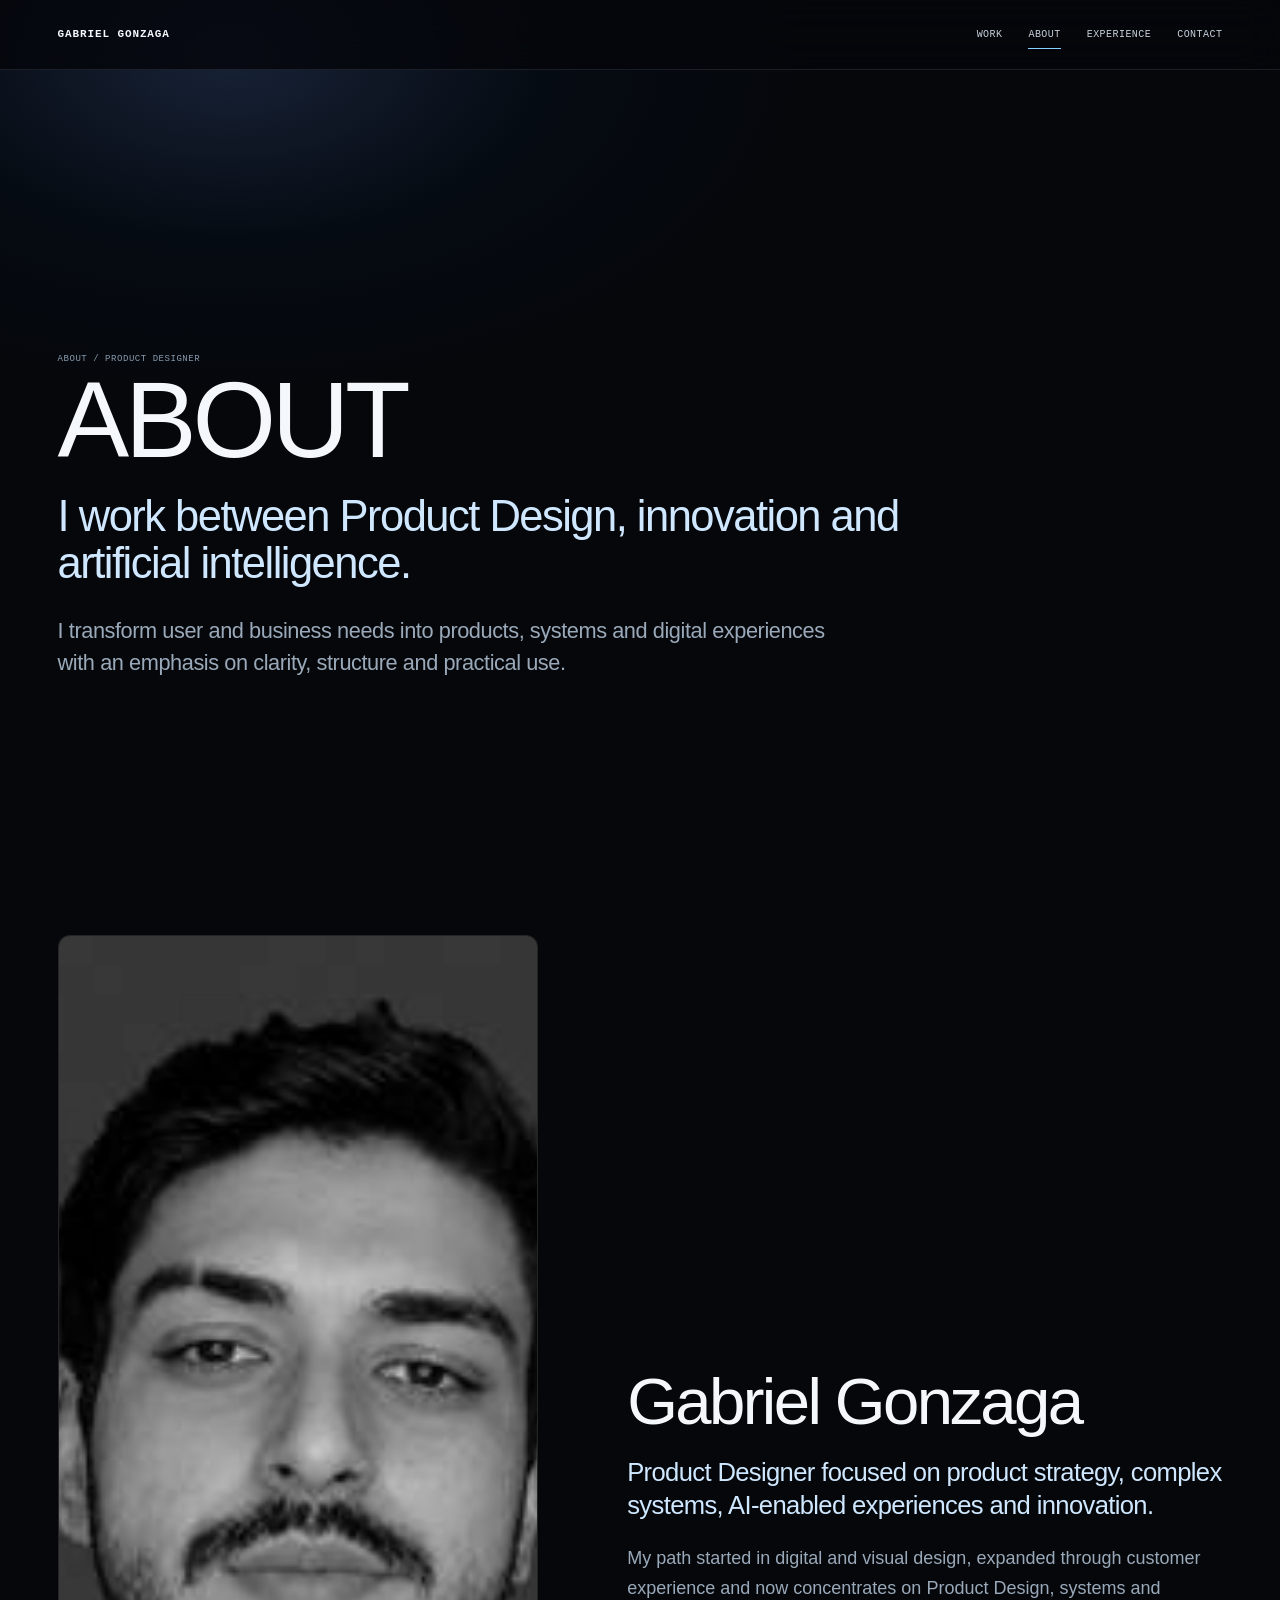
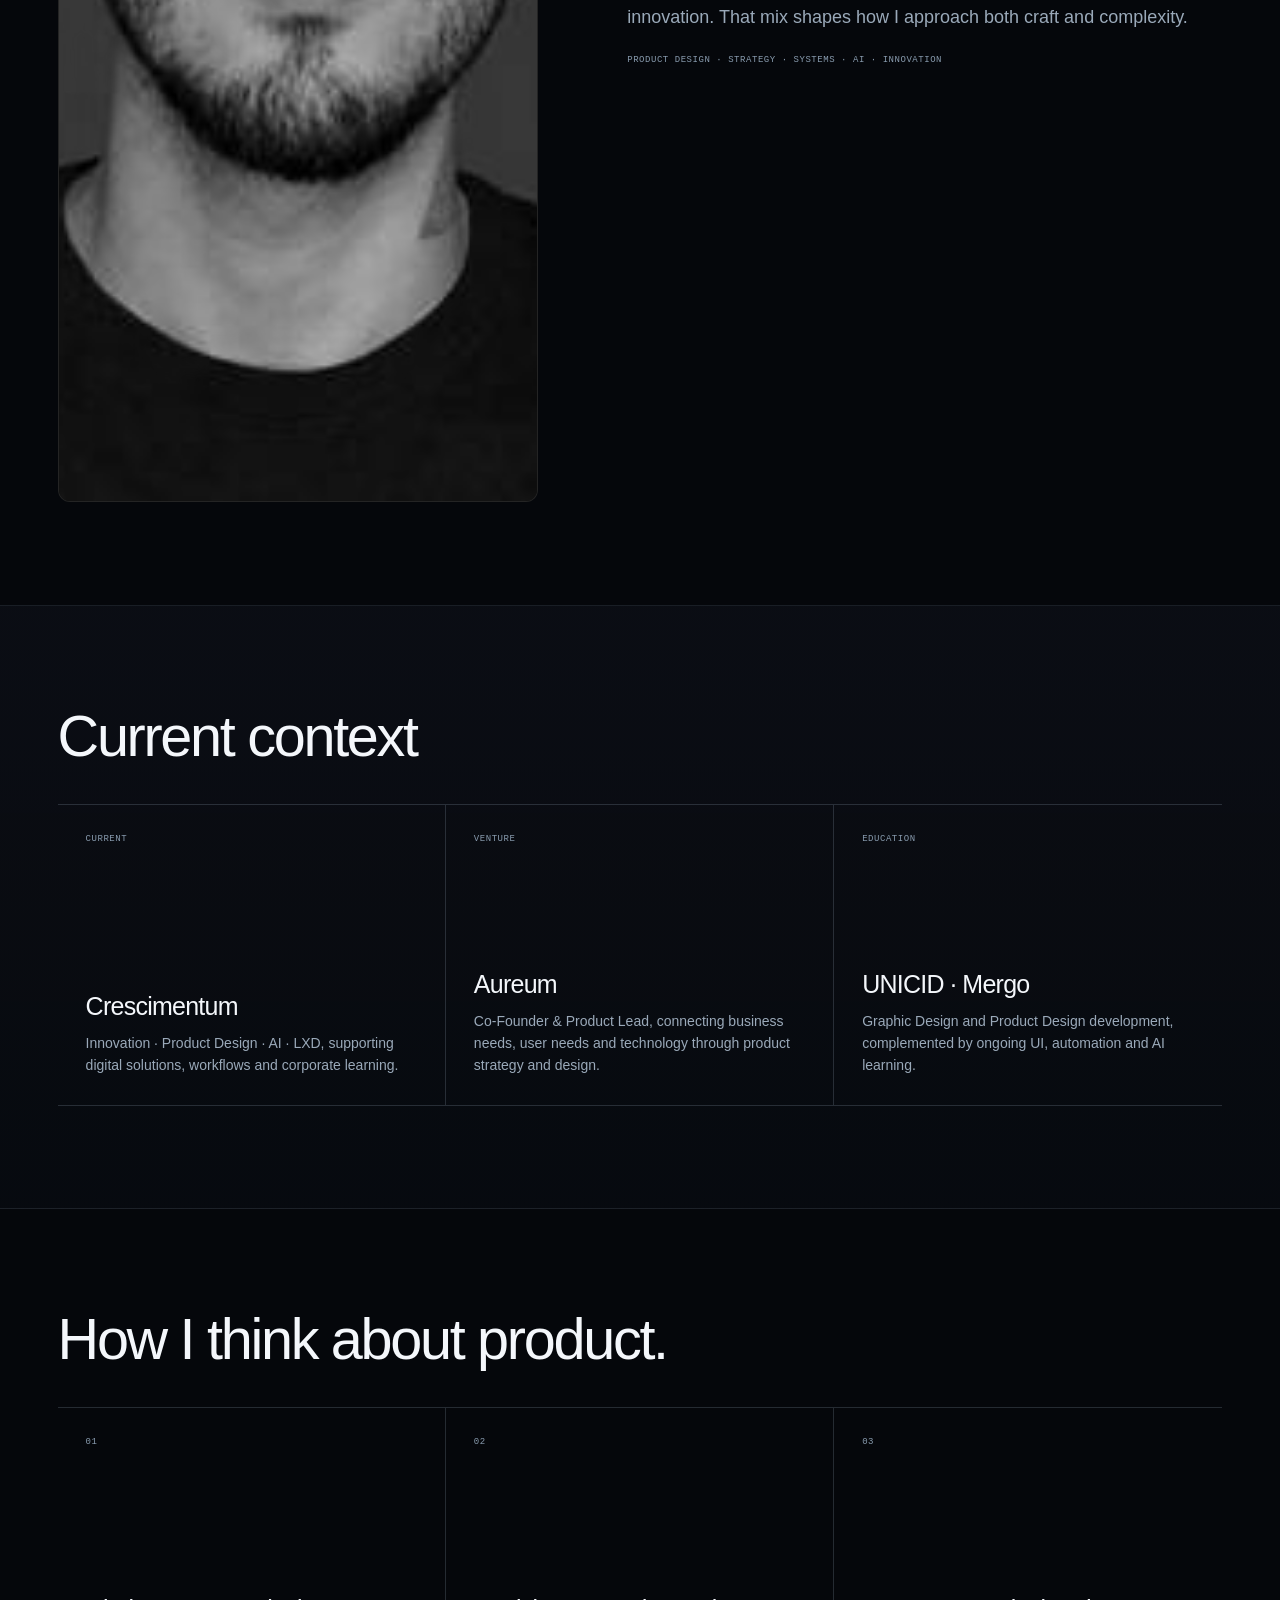
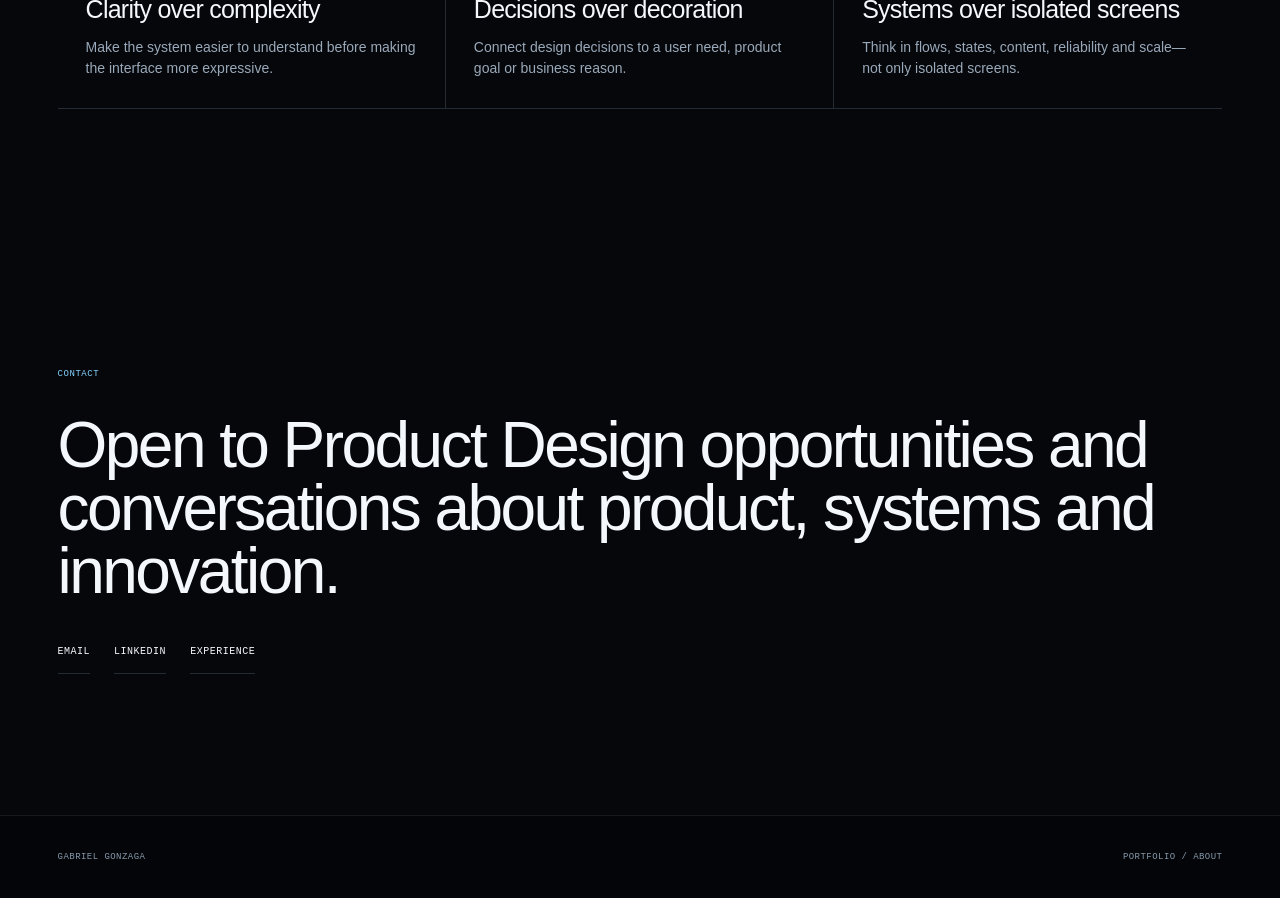
==== commit 50b6e6bb: "feat: reshape About as professional product narrative" ====
--- a/about/index.html
+++ b/about/index.html
@@ -1,19 +1,28 @@
 <!doctype html>
 <html lang="en">
 <head>
-  <meta charset="utf-8"><meta name="viewport" content="width=device-width, initial-scale=1">
-  <meta name="description" content="About Gabriel Gonzaga — Product Designer focused on strategy, systems, AI-enabled experiences and innovation.">
-  <meta name="theme-color" content="#171412"><title>About — Gabriel Gonzaga</title>
-  <link rel="stylesheet" href="../assets/styles.css"><link rel="stylesheet" href="../assets/polish.css"><script src="../assets/main.js" defer></script>
+  <meta charset="utf-8">
+  <meta name="viewport" content="width=device-width, initial-scale=1">
+  <meta name="description" content="About Gabriel Gonzaga — Product Designer working across digital products, systems, innovation and AI-enabled experiences.">
+  <meta name="theme-color" content="#05070b">
+  <link rel="canonical" href="https://gabrielgonzagasilva.github.io/GabrielGonzaga-portfolio/about/">
+  <title>About — Gabriel Gonzaga</title>
+  <link rel="stylesheet" href="../assets/styles.css">
+  <script src="../assets/main.js" defer></script>
 </head>
 <body data-root="../" data-page="About">
 <a class="skip-link" href="#main">Skip to content</a>
 <div class="page" data-atmosphere="about"><div class="atmosphere" aria-hidden="true"></div><div data-site-header></div>
 <main id="main">
-  <section class="section"><div class="section-inner hero"><h1 class="page-title">ABOUT</h1><p class="hero-subtitle"><em>I design at the intersection of product, business and technology.</em></p><p class="hero-copy">Product Design is the lens I use to connect user needs, business priorities, technology and learning.</p></div></section>
+  <section class="section"><div class="section-inner hero"><p class="eyebrow">ABOUT / PRODUCT DESIGNER</p><h1 class="page-title">ABOUT</h1><p class="hero-subtitle">I work between Product Design, innovation and artificial intelligence.</p><p class="hero-copy">I transform user and business needs into products, systems and digital experiences with an emphasis on clarity, structure and practical use.</p></div></section>
+
   <section class="section"><div class="section-inner profile-grid"><img class="profile-photo" src="../assets/portrait-final.svg" alt="Portrait of Gabriel Gonzaga" width="1167" height="1167" loading="eager" decoding="async"><div class="profile-copy"><h2 class="profile-name">Gabriel Gonzaga</h2><p class="profile-role">Product Designer focused on product strategy, complex systems, AI-enabled experiences and innovation.</p><p class="body-large">My path started in digital and visual design, expanded through customer experience and now concentrates on Product Design, systems and innovation. That mix shapes how I approach both craft and complexity.</p><p class="label-line">PRODUCT DESIGN · STRATEGY · SYSTEMS · AI · INNOVATION</p></div></div></section>
-  <section class="section soft-band"><div class="section-inner"><h2 class="section-title">How I think about product.</h2><div class="principles-panel"><article class="principle"><span class="step-number">01</span><h3>Clarity over complexity</h3><p>Make the system easier to understand before making the interface more expressive.</p></article><article class="principle"><span class="step-number">02</span><h3>Decisions over decoration</h3><p>Connect design decisions to a user need, product goal or business reason.</p></article><article class="principle"><span class="step-number">03</span><h3>Systems over isolated screens</h3><p>Think in flows, states, content, reliability and scale—not only isolated screens.</p></article></div></div></section>
-  <section class="section"><div class="section-inner"><h2 class="section-title italic">Beyond the interface.</h2><p class="body-large" style="margin-top:24px">A background in visual communication still influences how I work, but today I’m equally interested in technology, systems, learning and the decisions behind a product.</p><p class="label-line">VISUAL DESIGN · TECHNOLOGY · PRODUCT · LEARNING</p></div></section>
-  <section class="section"><div class="section-inner next-project"><h2 class="section-title">Let’s talk.</h2><div class="contact-inline"><a href="https://linkedin.com/in/gabrielgonzagasilva" rel="me">LinkedIn</a><a href="mailto:gabrielgonzagasilva@outlook.com">Email</a><span>Résumé</span></div></div></section>
+
+  <section class="section soft-band"><div class="section-inner"><h2 class="section-title">Current context</h2><div class="principles-panel"><article class="principle"><span class="step-number">CURRENT</span><h3>Crescimentum</h3><p>Innovation · Product Design · AI · LXD, supporting digital solutions, workflows and corporate learning.</p></article><article class="principle"><span class="step-number">VENTURE</span><h3>Aureum</h3><p>Co-Founder & Product Lead, connecting business needs, user needs and technology through product strategy and design.</p></article><article class="principle"><span class="step-number">EDUCATION</span><h3>UNICID · Mergo</h3><p>Graphic Design and Product Design development, complemented by ongoing UI, automation and AI learning.</p></article></div></div></section>
+
+  <section class="section"><div class="section-inner"><h2 class="section-title">How I think about product.</h2><div class="principles-panel"><article class="principle"><span class="step-number">01</span><h3>Clarity over complexity</h3><p>Make the system easier to understand before making the interface more expressive.</p></article><article class="principle"><span class="step-number">02</span><h3>Decisions over decoration</h3><p>Connect design decisions to a user need, product goal or business reason.</p></article><article class="principle"><span class="step-number">03</span><h3>Systems over isolated screens</h3><p>Think in flows, states, content, reliability and scale—not only isolated screens.</p></article></div></div></section>
+
+  <section class="section"><div class="section-inner next-project"><span class="kicker">CONTACT</span><h2>Open to Product Design opportunities and conversations about product, systems and innovation.</h2><div class="contact-inline"><a href="mailto:gabrielgonzagasilva@outlook.com">Email</a><a href="https://linkedin.com/in/gabrielgonzagasilva" rel="me">LinkedIn</a><a href="../experience/">Experience</a></div></div></section>
 </main><div data-site-footer></div></div>
-</body></html>
+</body>
+</html>
--- a/assets/styles.css
+++ b/assets/styles.css
@@ -1,314 +1,217 @@
-@import url('https://fonts.googleapis.com/css2?family=Albert+Sans:ital,wght@0,400;0,500;1,500&display=swap');
-
-:root {
-  color-scheme: dark;
-  --bg: #171412;
-  --bg-deep: #0b0a09;
-  --surface: rgba(248,248,248,.05);
-  --surface-soft: rgba(248,248,248,.035);
-  --surface-strong: #22201e;
-  --text: #f5f2ef;
-  --muted: #b6aaa2;
-  --muted-soft: #91877f;
-  --glass-fill: rgba(255,255,255,.06);
-  --glass-border: rgba(255,255,255,.16);
-  --line: rgba(123,123,123,.18);
-  --line-soft: rgba(255,255,255,.07);
-  --copper: #d95832;
-  --copper-deep: #6a2019;
-  --orange: #ff7a3d;
-  --content: 1296px;
-  --gutter: 72px;
-  --section: 64px;
-  --header-height: 76px;
-  --footer-height: 88px;
-  --radius-image: 8px;
-  --radius-card: 12px;
-  --radius-glass: 16px;
-  --radius-nav: 20px;
-  --display: clamp(54px,4.6vw,66px);
-  --case-title: clamp(46px,3.9vw,56px);
-  --h2: clamp(30px,2.35vw,36px);
-  --h3: clamp(21px,1.7vw,24px);
-  --lead: clamp(18px,1.45vw,22px);
-  --body-lg: clamp(17px,1.28vw,20px);
-  --body: 16px;
-  --shadow-glass: 0 8px 24px -8px rgba(0,0,0,.18), inset 0 1px 1px rgba(255,255,255,.18);
-}
-
-* { box-sizing: border-box; }
-html { background: var(--bg); scroll-behavior: smooth; scrollbar-width: thin; scrollbar-color: rgba(182,170,162,.36) #0b0908; }
-body { margin: 0; min-width: 320px; background: var(--bg); color: var(--text); font-family: 'Albert Sans', Inter, ui-sans-serif, system-ui, -apple-system, BlinkMacSystemFont, 'Segoe UI', sans-serif; font-size: var(--body); line-height: 1.5; -webkit-font-smoothing: antialiased; text-rendering: optimizeLegibility; }
-body.menu-open { overflow: hidden; }
-*::-webkit-scrollbar { width: 8px; height: 8px; }
-*::-webkit-scrollbar-track { background: #0b0908; }
-*::-webkit-scrollbar-thumb { background: rgba(182,170,162,.32); border: 2px solid #0b0908; border-radius: 999px; }
-a { color: inherit; text-decoration: none; }
-button, input { font: inherit; }
-button { color: inherit; }
-img { display: block; max-width: 100%; }
-p, h1, h2, h3, h4, ul { margin: 0; }
-:focus-visible { outline: 2px solid var(--orange); outline-offset: 4px; }
-::selection { background: rgba(255,122,61,.26); color: var(--text); }
-[hidden] { display: none !important; }
-
-.page { position: relative; min-height: 100vh; overflow: clip; isolation: isolate; background: var(--bg); }
-.page::after { content: ''; position: absolute; inset: 0; z-index: -1; pointer-events: none; background: url('./micro-grain.png') repeat; background-size: 260px 260px; opacity: .034; mix-blend-mode: screen; }
-.atmosphere { position: absolute; inset: 0; z-index: -2; overflow: hidden; pointer-events: none; background:
-  radial-gradient(ellipse 44% 14% at -4% 4%, rgba(217,88,50,.34), rgba(106,32,25,.13) 46%, transparent 76%),
-  radial-gradient(ellipse 34% 18% at 98% 25%, rgba(217,88,50,.10), transparent 72%),
-  radial-gradient(ellipse 50% 16% at 8% 60%, rgba(106,32,25,.12), transparent 78%),
-  radial-gradient(ellipse 42% 16% at 96% 82%, rgba(217,88,50,.08), transparent 76%),
-  linear-gradient(100deg,#171412 0%,#0d0b0a 48%,#171412 100%); }
-.atmosphere::before, .atmosphere::after { content: ''; position: absolute; pointer-events: none; border-radius: 48% 52% 62% 38% / 40% 57% 43% 60%; filter: blur(125px); mix-blend-mode: screen; }
-.atmosphere::before { width: min(54vw,760px); height: 1040px; left: -31vw; top: 3%; opacity: .18; transform: rotate(16deg); background: linear-gradient(155deg,rgba(255,122,61,.55),rgba(106,32,25,0) 66%); }
-.atmosphere::after { width: min(48vw,680px); height: 980px; right: -29vw; top: 38%; opacity: .11; transform: rotate(-19deg); background: linear-gradient(210deg,rgba(217,88,50,.5),rgba(106,32,25,0) 68%); }
-.page[data-atmosphere='work'] .atmosphere { background:
-  radial-gradient(ellipse 44% 13% at -5% 3%, rgba(217,88,50,.31), transparent 74%),
-  radial-gradient(ellipse 44% 17% at 100% 44%, rgba(166,59,38,.11), transparent 76%),
-  radial-gradient(ellipse 38% 14% at 10% 79%, rgba(106,32,25,.12), transparent 76%),
-  linear-gradient(100deg,#171412,#0c0a09 50%,#151210); }
-.page[data-atmosphere='about'] .atmosphere { background:
-  radial-gradient(ellipse 42% 14% at -4% 5%, rgba(217,88,50,.28), transparent 74%),
-  radial-gradient(ellipse 42% 17% at 101% 50%, rgba(106,32,25,.12), transparent 76%),
-  radial-gradient(ellipse 34% 13% at 15% 90%, rgba(217,88,50,.07), transparent 76%),
-  linear-gradient(100deg,#171412,#0c0a09 50%,#151210); }
-.page[data-atmosphere='experience'] .atmosphere { background:
-  radial-gradient(ellipse 42% 13% at -4% 5%, rgba(217,88,50,.25), transparent 74%),
-  radial-gradient(ellipse 40% 16% at 101% 60%, rgba(106,32,25,.11), transparent 76%),
-  linear-gradient(100deg,#171412,#0c0a09 50%,#151210); }
-.page[data-atmosphere='case'] .atmosphere { background:
-  radial-gradient(ellipse 45% 13% at -3% 4%, rgba(217,88,50,.33), transparent 73%),
-  radial-gradient(ellipse 42% 17% at 101% 32%, rgba(217,88,50,.10), transparent 74%),
-  radial-gradient(ellipse 48% 18% at 7% 69%, rgba(106,32,25,.14), transparent 78%),
-  radial-gradient(ellipse 34% 14% at 95% 90%, rgba(217,88,50,.07), transparent 75%),
-  linear-gradient(100deg,#171412,#0b0908 50%,#151210); }
-
-.skip-link { position: fixed; left: 16px; top: 12px; z-index: 100; padding: 10px 14px; background: var(--text); color: var(--bg); border-radius: 8px; transform: translateY(-150%); }
-.skip-link:focus { transform: none; }
-.site-header, .site-footer { position: relative; z-index: 20; }
-.site-header { min-height: var(--header-height); }
-.header-inner, .footer-inner { width: min(calc(100% - (var(--gutter) * 2)), var(--content)); min-height: inherit; margin-inline: auto; display: flex; align-items: center; justify-content: space-between; gap: 24px; }
-.brand { font-size: 14px; line-height: 18px; font-weight: 500; white-space: nowrap; }
-.footer-label { color: var(--muted); font-size: 13px; line-height: 18px; font-weight: 500; white-space: nowrap; }
-.desktop-nav { display: flex; align-items: center; justify-content: center; gap: 24px; padding: 8px 16px; border: 1px solid var(--glass-border); border-radius: var(--radius-nav); background: var(--glass-fill); backdrop-filter: blur(24px); -webkit-backdrop-filter: blur(24px); box-shadow: var(--shadow-glass); }
-.desktop-nav a, .desktop-nav span { font-size: 14px; line-height: 18px; font-weight: 500; }
-.desktop-nav a { transition: opacity .18s ease; }
-.desktop-nav a:hover, .desktop-nav a[aria-current='page'] { opacity: .64; }
-.locale { color: var(--text); cursor: default; }
-.mobile-menu-button, .mobile-panel { display: none; }
-.site-footer { min-height: var(--footer-height); }
-
-.section { position: relative; }
-.section-inner { width: min(calc(100% - (var(--gutter) * 2)), var(--content)); margin-inline: auto; padding-block: var(--section); }
-.section-inner.compact { padding-block: 64px; }
-.hero { padding-top: 64px; padding-bottom: 64px; }
-.kicker, .eyebrow, .meta-label, .card-meta, .cap-label, .step-number, .work-index { color: var(--muted); font-size: 14px; line-height: 18px; font-weight: 500; letter-spacing: 0; }
-.meta-label { font-size: 12px; line-height: 16px; }
-.display, .page-title { font-size: var(--display); line-height: 1.04; font-weight: 500; letter-spacing: -.018em; }
-.case-title { font-size: var(--case-title); line-height: 1.08; font-weight: 500; letter-spacing: -.014em; }
-.hero-subtitle { margin-top: 18px; max-width: 1020px; font-size: clamp(22px,1.95vw,28px); line-height: 1.28; font-weight: 400; }
-.hero-copy { margin-top: 16px; max-width: 1040px; color: var(--muted); font-size: var(--lead); line-height: 1.45; }
-.section-title { font-size: var(--h2); line-height: 1.2; font-weight: 500; letter-spacing: -.012em; }
-.section-title.italic { font-style: italic; }
-.body-large { color: var(--muted); font-size: var(--body-lg); line-height: 1.5; }
-.muted { color: var(--muted); }
-.label-line { margin-top: 20px; color: var(--muted); font-size: 14px; line-height: 18px; font-weight: 500; }
-
-.profile-grid { display: grid; grid-template-columns: minmax(0,480px) minmax(0,1fr); gap: 48px; align-items: center; }
-.profile-photo { width: 480px; height: 560px; max-width: 100%; object-fit: cover; object-position: 50% 50%; border-radius: var(--radius-card); background: #303034; }
-.profile-copy { display: grid; gap: 24px; max-width: 620px; }
-.profile-name { font-size: var(--h2); line-height: 1.2; font-weight: 500; }
-.profile-role { font-size: 22px; line-height: 32px; }
-
-.section-heading-row { display: flex; align-items: baseline; justify-content: space-between; gap: 24px; margin-bottom: 24px; }
-.section-note { color: var(--muted); font-size: 18px; line-height: 22px; }
-.project-grid { display: grid; grid-template-columns: repeat(2,minmax(0,1fr)); gap: 20px; }
-.project-card { min-width: 0; min-height: 462px; padding: 20px; border-radius: var(--radius-card); background: var(--surface); display: flex; flex-direction: column; gap: 16px; }
-a.project-card { transition: background .18s ease, transform .18s ease; }
-a.project-card:hover { transform: translateY(-2px); background: rgba(248,248,248,.065); }
-.card-top { display: flex; justify-content: space-between; gap: 16px; min-height: 18px; }
-.project-visual { height: 280px; border-radius: var(--radius-image); background: #222; overflow: hidden; position: relative; }
-.project-card h3 { font-size: 26px; line-height: 32px; font-weight: 500; }
-.project-card p { color: var(--muted); font-size: 16px; line-height: 22px; }
-
-.filter-row { display: flex; flex-wrap: wrap; gap: 8px; margin-top: 18px; }
-.filter-chip { min-width: 52px; min-height: 36px; padding: 8px 12px; border: 1px solid var(--glass-border); border-radius: 999px; background: var(--glass-fill); color: var(--text); box-shadow: inset 0 1px 1px rgba(255,255,255,.12); cursor: pointer; font-size: 12px; line-height: 16px; font-weight: 500; transition: background .18s ease,border-color .18s ease; }
-.filter-chip[aria-pressed='true'] { background: rgba(217,88,50,.12); border-color: rgba(255,122,61,.28); }
-.filter-chip:hover { background: rgba(255,255,255,.085); }
-
-.more-work { margin-top: 24px; }
-.work-row { display: grid; grid-template-columns: 48px minmax(260px,1fr) 240px 56px; gap: 24px; align-items: center; min-height: 72px; padding-block: 18px; border-bottom: 1px solid var(--line-soft); }
-.work-row:first-child { border-top: 1px solid var(--line-soft); }
-.work-title { font-size: 26px; line-height: 32px; font-weight: 500; }
-.work-meta, .work-year { color: var(--muted); font-size: 16px; line-height: 20px; }
-.work-year { text-align: right; }
-
-.process-list { margin-top: 24px; }
-.process-row { display: grid; grid-template-columns: 100px 250px minmax(0,1fr); gap: 24px; align-items: start; min-height: 104px; padding: 24px 0; border-bottom: 1px solid var(--line-soft); }
-.process-row:first-child { border-top: 1px solid var(--line-soft); }
-.step-title { font-size: 20px; line-height: 26px; font-weight: 500; }
-.step-copy { color: var(--text); font-size: 18px; line-height: 26px; }
-
-.capability-title { max-width: 1040px; font-size: var(--h2); line-height: 1.2; font-weight: 500; letter-spacing: -.012em; }
-.capabilities { display: grid; grid-template-columns: repeat(3,minmax(0,1fr)); gap: 32px; padding: 24px; border-radius: var(--radius-card); background: var(--surface); }
-.capabilities.simple { grid-template-columns: repeat(2,minmax(0,1fr)); max-width: 900px; padding: 0; background: transparent; }
-.capability-list { margin-top: 12px; list-style: none; padding: 0; color: var(--text); font-size: 20px; line-height: 1.55; }
-.capabilities .capability-list { font-size: 20px; line-height: 1.55; }
-
-.contact-grid { display: grid; grid-template-columns: minmax(0,1fr) auto; gap: 48px; align-items: end; }
-.contact-title { max-width: 560px; font-size: clamp(38px,3.15vw,46px); line-height: 1.08; font-weight: 500; letter-spacing: -.012em; }
-.contact-copy { margin-top: 32px; max-width: 860px; font-size: 20px; line-height: 1.5; }
-.contact-links { display: grid; gap: 6px; min-width: 90px; font-size: 16px; line-height: 24px; }
-
-.glass { background: var(--glass-fill); border: 1px solid var(--glass-border); backdrop-filter: blur(24px); -webkit-backdrop-filter: blur(24px); box-shadow: var(--shadow-glass); }
-.case-meta { display: grid; grid-template-columns: repeat(4,minmax(0,1fr)); margin-top: 18px; overflow: hidden; border-radius: var(--radius-glass); }
-.case-meta-item { min-width: 0; padding: 12px 16px; border-right: 1px solid rgba(255,255,255,.12); }
-.case-meta-item:last-child { border-right: 0; }
-.meta-value { margin-top: 8px; font-size: 18px; line-height: 24px; }
-.two-columns { display: grid; grid-template-columns: repeat(2,minmax(0,1fr)); gap: 32px; }
-.info-block { display: grid; gap: 16px; align-content: start; }
-.info-block h3 { font-size: 18px; line-height: 24px; font-weight: 500; }
-.info-block p { color: var(--muted); font-size: 20px; line-height: 1.5; }
-
-.product-scene { height: 440px; position: relative; overflow: hidden; border: 1px solid rgba(255,255,255,.08); border-radius: 20px; background: rgba(17,17,17,.62); }
-.product-scene::before { content: ''; position: absolute; inset: 0; background: radial-gradient(circle at 56% 55%,rgba(255,106,26,.13),transparent 29%); }
-.product-scene-title { position: absolute; left: 7.5%; top: 15%; color: rgba(245,242,239,.05); font-size: clamp(96px,13.5vw,196px); line-height: 1; font-weight: 500; white-space: nowrap; }
-.product-scene-label { position: absolute; left: 30px; top: 24px; }
-.product-device { position: absolute; width: 610px; max-width: 47%; height: 346px; left: 50%; top: 50%; transform: translate(-50%,-50%); padding: 17px; border: 1px solid rgba(255,255,255,.2); border-radius: 28px; background: rgba(12,12,12,.92); box-shadow: 0 26px 48px -14px rgba(0,0,0,.4); }
-.product-screen { width: 100%; height: 100%; display: grid; place-items: center; border-radius: 20px; color: rgba(245,242,239,.52); font-size: 14px; line-height: 18px; background: radial-gradient(circle at 66% 61%,rgba(255,106,26,.25),rgba(200,93,46,.11) 24%,transparent 52%),#222; }
-.insight { position: absolute; width: 222px; min-height: 106px; padding: 15px 17px; border-radius: 18px; background: rgba(248,248,248,.07); backdrop-filter: blur(9px); -webkit-backdrop-filter: blur(9px); }
-.insight p { margin-top: 10px; color: rgba(245,242,239,.88); font-size: 14px; line-height: 19px; }
-.insight.problem { left: 20px; top: 80px; }
-.insight.outcome { right: 20px; top: 72px; }
-.insight.decision { right: 66px; bottom: 34px; }
-
-.solution-visuals { display: grid; grid-template-columns: repeat(2,minmax(0,1fr)); gap: 20px; margin-top: 24px; }
-.solution-placeholder { min-height: 400px; display: grid; place-items: center; border-radius: var(--radius-image); background: #222; color: var(--muted); font-size: 14px; line-height: 18px; font-weight: 500; }
-.solution-copy { margin-top: 24px; max-width: 1100px; color: var(--muted); font-size: 18px; line-height: 28px; }
-.next-project { display: grid; gap: 16px; }
-.next-project h2 { font-size: var(--h2); line-height: 1.2; font-weight: 500; font-style: italic; }
-
-.principles-panel { margin-top: 24px; display: grid; grid-template-columns: repeat(3,minmax(0,1fr)); min-height: 380px; overflow: hidden; border: 1px solid rgba(255,255,255,.06); border-radius: var(--radius-card); background: #222; }
-.principle { min-height: 380px; padding: 24px; border-right: 1px solid rgba(255,255,255,.07); }
-.principle:last-child { border-right: 0; }
-.principle h3 { margin-top: 18px; font-size: 24px; line-height: 32px; font-weight: 500; }
-.principle p { margin-top: 16px; color: var(--muted); font-size: 18px; line-height: 28px; }
-
-.timeline { margin-top: 24px; }
-.timeline-row { display: grid; grid-template-columns: 190px 430px minmax(0,1fr); gap: 32px; min-height: 210px; padding: 24px 0; align-items: start; border-bottom: 1px solid var(--line-soft); }
-.timeline-row:first-child { border-top: 1px solid var(--line-soft); }
-.timeline-role h3 { font-size: 24px; line-height: 32px; font-weight: 500; }
-.timeline-role p { margin-top: 8px; font-size: 18px; line-height: 24px; }
-.timeline-copy { color: var(--muted); font-size: 18px; line-height: 28px; }
-.education-grid { margin-top: 24px; display: grid; grid-template-columns: repeat(2,minmax(0,1fr)); gap: 32px; min-height: 220px; }
-.education-block { display: grid; gap: 16px; align-content: start; }
-.education-block h3 { font-size: 18px; line-height: 24px; font-weight: 500; }
-.education-block p { color: var(--muted); font-size: 20px; line-height: 30px; }
-.resume-cta { display: grid; gap: 16px; }
-.resume-cta h2 { font-size: var(--h2); line-height: 1.2; font-style: italic; font-weight: 500; }
-
-@media (max-width: 1199px) {
-  :root { --gutter: 48px; --section: 64px; --display: 50px; --case-title: 46px; --h2: 32px; --footer-height: 80px; }
-  .profile-grid { grid-template-columns: 360px minmax(0,1fr); gap: 48px; }
-  .profile-photo { width: 360px; height: 430px; }
-  .timeline-row { grid-template-columns: 150px minmax(260px,.9fr) minmax(0,1.1fr); gap: 28px; }
-  .product-device { width: 48%; }
-  .insight { width: 180px; }
-  .project-card { min-height: 430px; }
-  .project-visual { height: 245px; }
-}
-
-@media (max-width: 767px) {
-  :root { --gutter: 20px; --section: 56px; --header-height: 68px; --footer-height: 72px; --display: 36px; --case-title: 34px; --h2: 25px; --h3: 20px; --lead: 17px; }
-  .desktop-nav { display: none; }
-  .mobile-menu-button { display: inline-flex; min-width: 72px; height: 48px; align-items: center; justify-content: center; padding: 12px 16px; border: 1px solid var(--glass-border); border-radius: var(--radius-nav); background: var(--glass-fill); backdrop-filter: blur(24px); -webkit-backdrop-filter: blur(24px); box-shadow: var(--shadow-glass); font-size: 14px; line-height: 20px; font-weight: 500; cursor: pointer; }
-  .mobile-panel { position: fixed; inset: 68px 0 auto; z-index: 30; padding: 12px 20px 20px; background: rgba(12,10,9,.96); backdrop-filter: blur(24px); -webkit-backdrop-filter: blur(24px); box-shadow: 0 20px 40px rgba(0,0,0,.22); }
-  .mobile-panel[hidden] { display: none; }
-  .mobile-panel:not([hidden]) { display: block; }
-  .mobile-panel nav { display: grid; }
-  .mobile-panel a, .mobile-panel .locale { min-height: 50px; display: flex; align-items: center; border-bottom: 1px solid var(--line-soft); font-size: 16px; line-height: 24px; }
-  .header-inner, .footer-inner, .section-inner { width: min(calc(100% - 40px),var(--content)); }
-  .brand { font-size: 14px; line-height: 20px; }
-  .footer-label { font-size: 12px; line-height: 16px; }
-  .hero { padding-top: 56px; padding-bottom: 56px; }
-  .section-inner.compact { padding-block: 56px; }
-  .display, .page-title { line-height: 42px; }
-  .case-title { line-height: 40px; }
-  .hero-subtitle { margin-top: 14px; font-size: 20px; line-height: 28px; }
-  .hero-copy { margin-top: 14px; font-size: 17px; line-height: 26px; }
-  .section-title { line-height: 34px; }
-  .section-heading-row { flex-direction: column; align-items: flex-start; gap: 8px; margin-bottom: 24px; }
-  .section-note { font-size: 16px; line-height: 24px; }
-  .profile-grid { grid-template-columns: 1fr; gap: 40px; }
-  .profile-photo { width: min(100%,350px); height: auto; aspect-ratio: 5 / 6; justify-self: start; object-fit: cover; }
-  .profile-copy { gap: 20px; max-width: 100%; }
-  .profile-role { font-size: 18px; line-height: 28px; }
-  .body-large { font-size: 16px; line-height: 24px; }
-  .label-line { font-size: 14px; line-height: 20px; }
-  .project-grid { grid-template-columns: 1fr; gap: 20px; }
-  .project-card { min-height: 0; padding: 20px; gap: 16px; }
-  .project-visual { height: 210px; }
-  .project-card h3 { font-size: 20px; line-height: 26px; }
-  .project-card p { font-size: 16px; line-height: 24px; }
-  .card-top { display: grid; justify-content: start; gap: 4px; }
-  .filter-row { gap: 8px; margin-top: 18px; }
-  .filter-chip { min-width: 52px; min-height: 44px; padding: 10px 12px; font-size: 12px; line-height: 16px; }
-  .work-row { grid-template-columns: 40px minmax(0,1fr); gap: 8px 16px; min-height: 0; padding: 20px 0; }
-  .work-title { font-size: 20px; line-height: 26px; }
-  .work-meta { grid-column: 2; font-size: 14px; line-height: 20px; }
-  .work-year { grid-column: 2; text-align: left; font-size: 14px; line-height: 20px; }
-  .process-row { grid-template-columns: 1fr; gap: 8px; min-height: 0; padding: 24px 0; }
-  .step-number { font-size: 14px; line-height: 20px; }
-  .step-title { font-size: 16px; line-height: 24px; }
-  .step-copy { font-size: 16px; line-height: 24px; }
-  .capability-title { font-size: 24px; line-height: 32px; }
-  .capabilities, .capabilities.simple { grid-template-columns: 1fr; gap: 32px; }
-  .capabilities { padding: 20px; }
-  .capabilities .capability-list, .capability-list { font-size: 16px; line-height: 24px; }
-  .contact-grid { grid-template-columns: 1fr; gap: 32px; }
-  .contact-title { font-size: 32px; line-height: 38px; }
-  .contact-copy { margin-top: 24px; font-size: 16px; line-height: 24px; }
-  .contact-links { font-size: 16px; line-height: 24px; }
-  .case-meta { grid-template-columns: 1fr; border-radius: 14px; }
-  .case-meta-item { padding: 12px 14px; border-right: 0; border-bottom: 1px solid rgba(255,255,255,.11); }
-  .case-meta-item:last-child { border-bottom: 0; }
-  .meta-value { font-size: 16px; line-height: 24px; }
-  .two-columns { grid-template-columns: 1fr; gap: 32px; }
-  .info-block { gap: 12px; }
-  .info-block h3 { font-size: 16px; line-height: 24px; }
-  .info-block p { font-size: 17px; line-height: 26px; }
-  .product-scene { height: 620px; border-radius: 14px; }
-  .product-scene-title { display: none; }
-  .product-scene-label { left: 14px; top: 16px; max-width: 230px; }
-  .product-device { width: calc(100% - 28px); max-width: none; height: 180px; left: 14px; top: 68px; transform: none; padding: 9px; border-radius: 18px; }
-  .product-screen { border-radius: 12px; font-size: 12px; }
-  .insight { left: 14px !important; right: auto !important; width: calc(100% - 28px); min-height: 92px; padding: 13px 14px; border-radius: 12px; }
-  .insight.problem { top: 276px; }
-  .insight.outcome { top: 376px; }
-  .insight.decision { top: 476px; bottom: auto; }
-  .insight p { margin-top: 7px; font-size: 13px; line-height: 19px; }
-  .solution-visuals { grid-template-columns: 1fr; gap: 12px; }
-  .solution-placeholder { min-height: 270px; }
-  .solution-copy { font-size: 16px; line-height: 24px; }
-  .principles-panel { grid-template-columns: 1fr; min-height: 0; margin-top: 24px; }
-  .principle { min-height: 0; padding: 20px; border-right: 0; border-bottom: 1px solid rgba(255,255,255,.07); }
-  .principle:last-child { border-bottom: 0; }
-  .principle h3 { margin-top: 14px; font-size: 20px; line-height: 28px; }
-  .principle p { margin-top: 12px; font-size: 16px; line-height: 24px; }
-  .timeline-row { grid-template-columns: 1fr; min-height: 0; gap: 8px; padding: 24px 0; }
-  .timeline-role h3 { font-size: 20px; line-height: 28px; }
-  .timeline-role p, .timeline-copy { font-size: 16px; line-height: 24px; }
-  .education-grid { grid-template-columns: 1fr; gap: 32px; min-height: 0; }
-  .education-block p { font-size: 16px; line-height: 24px; }
-  .resume-cta { gap: 12px; }
-  .atmosphere::before { width: 115vw; height: 700px; left: -74vw; filter: blur(90px); opacity: .18; }
-  .atmosphere::after { width: 110vw; height: 700px; right: -78vw; filter: blur(96px); opacity: .12; }
-}
-
-@media (max-width: 479px) {
-  :root { --gutter: 20px; }
-}
-
-@media (min-width: 1600px) { :root { --gutter: 96px; } }
-@media (prefers-reduced-motion: reduce) { *, *::before, *::after { scroll-behavior: auto !important; transition-duration: .01ms !important; animation-duration: .01ms !important; animation-iteration-count: 1 !important; } }
+:root{
+  color-scheme:dark;
+  --bg:#05070b;
+  --bg-soft:#080b11;
+  --panel:#0d1118;
+  --panel-2:#111824;
+  --panel-3:#0a121d;
+  --deep:#0c4e8c;
+  --deep-2:#0b2d50;
+  --blue:#6f9fff;
+  --sky:#83d2ff;
+  --ice:#cfe8ff;
+  --text:#f4f7fb;
+  --muted:#9aa9b9;
+  --muted-2:#718398;
+  --success:#80d47a;
+  --focus:#a9dcff;
+  --line:rgba(207,226,255,.16);
+  --line-soft:rgba(207,226,255,.09);
+  --max:1540px;
+  --gutter:clamp(20px,4.5vw,72px);
+  --header-height:70px;
+  --radius-sm:12px;
+  --radius-md:16px;
+  --radius-lg:24px;
+  --sans:"Avenir Next","Helvetica Neue",Helvetica,Arial,sans-serif;
+  --mono:"SFMono-Regular",Consolas,"Liberation Mono",monospace;
+  --ease:cubic-bezier(.16,1,.3,1);
+}
+
+*{box-sizing:border-box}
+html{scroll-behavior:smooth;background:var(--bg);scrollbar-color:#345f88 var(--bg);scrollbar-width:thin}
+body{margin:0;min-width:320px;background:var(--bg);color:var(--text);font-family:var(--sans);-webkit-font-smoothing:antialiased;text-rendering:optimizeLegibility;overflow-x:hidden}
+body::-webkit-scrollbar,*::-webkit-scrollbar{width:10px;height:10px}
+body::-webkit-scrollbar-track,*::-webkit-scrollbar-track{background:var(--bg)}
+body::-webkit-scrollbar-thumb,*::-webkit-scrollbar-thumb{background:#345f88;border:3px solid var(--bg);border-radius:999px}
+::selection{background:var(--sky);color:#06101a}
+img,svg{display:block;max-width:100%}
+a{color:inherit;text-decoration:none}
+a,button{-webkit-tap-highlight-color:transparent}
+button,input,select,textarea{font:inherit}
+button{color:inherit}
+:where(a,button):focus-visible{outline:2px solid var(--focus);outline-offset:5px;border-radius:4px}
+:where(section,footer,[id]){scroll-margin-top:88px}
+[hidden]{display:none!important}
+
+.skip-link{position:fixed;z-index:2000;left:18px;top:10px;transform:translateY(-160%);padding:11px 14px;border-radius:8px;background:var(--text);color:#07101a;font:600 12px/1 var(--sans);transition:transform .2s var(--ease)}
+.skip-link:focus{transform:translateY(0)}
+
+.page{position:relative;min-height:100svh;isolation:isolate;background:var(--bg)}
+.atmosphere{position:absolute;inset:0 0 auto;height:min(760px,74vh);z-index:-1;pointer-events:none;background:radial-gradient(62% 66% at 82% 0%,rgba(111,159,255,.20),rgba(33,91,153,.12) 35%,transparent 72%),linear-gradient(180deg,#07111d 0%,rgba(5,7,11,0) 88%)}
+[data-atmosphere="about"] .atmosphere{background:radial-gradient(62% 70% at 18% 8%,rgba(111,159,255,.18),rgba(11,45,80,.11) 40%,transparent 74%)}
+[data-atmosphere="experience"] .atmosphere{background:radial-gradient(58% 68% at 72% 4%,rgba(131,210,255,.16),rgba(12,78,140,.08) 40%,transparent 73%)}
+[data-atmosphere="case"] .atmosphere{height:min(620px,64vh);background:radial-gradient(60% 72% at 76% 0%,rgba(111,159,255,.17),rgba(11,45,80,.09) 38%,transparent 73%)}
+
+.site-header{height:var(--header-height);position:fixed;inset:0 0 auto;z-index:100;border-bottom:1px solid rgba(207,226,255,.11);background:rgba(5,7,11,.84);backdrop-filter:blur(18px) saturate(125%)}
+.header-inner,.footer-inner,.section-inner{width:min(var(--max),calc(100% - (var(--gutter) * 2)));margin-inline:auto}
+.header-inner{height:100%;display:flex;align-items:center;justify-content:space-between;gap:28px}
+.brand{min-height:44px;display:flex;align-items:center;font:600 11px/1 var(--mono);letter-spacing:.08em;text-transform:uppercase}
+.desktop-nav{display:flex;align-items:center;gap:26px}
+.desktop-nav a{position:relative;min-height:44px;display:flex;align-items:center;font:500 10px/1 var(--mono);letter-spacing:.045em;text-transform:uppercase;color:#c7d0db}
+.desktop-nav a::after{content:"";position:absolute;left:0;right:0;bottom:8px;height:1px;background:var(--sky);transform:scaleX(0);transform-origin:right;transition:transform .28s var(--ease)}
+.desktop-nav a:hover::after,.desktop-nav a[aria-current="page"]::after,.desktop-nav a:focus-visible::after{transform:scaleX(1);transform-origin:left}
+.mobile-menu-button{display:none;min-width:68px;min-height:44px;padding:0 12px;border:1px solid var(--line);border-radius:var(--radius-sm);background:rgba(13,17,24,.82);font:500 9px/1 var(--mono);letter-spacing:.06em;text-transform:uppercase}
+.mobile-panel{position:absolute;top:calc(var(--header-height) - 1px);left:0;right:0;border-bottom:1px solid var(--line);background:rgba(5,7,11,.97);backdrop-filter:blur(18px)}
+.mobile-panel nav{width:min(var(--max),calc(100% - (var(--gutter) * 2)));margin-inline:auto;padding:18px 0 24px;display:grid}
+.mobile-panel a{min-height:52px;display:flex;align-items:center;border-bottom:1px solid var(--line-soft);font-size:18px;letter-spacing:-.02em}
+.mobile-panel a:last-child{border-bottom:0}
+
+main{padding-top:var(--header-height)}
+.section{position:relative;padding:clamp(76px,8vw,120px) 0}
+.section.compact,.section-inner.compact{padding-top:0}
+.section-inner{position:relative}
+.hero{min-height:clamp(430px,62vh,690px);display:flex;flex-direction:column;justify-content:flex-end;padding-bottom:clamp(24px,4vw,54px)}
+.page-title,.case-title{margin:0;font-size:clamp(62px,8.4vw,128px);line-height:.84;letter-spacing:-.04em;font-weight:500;text-wrap:balance}
+.case-title{font-size:clamp(58px,7.3vw,108px)}
+.hero-copy{margin:28px 0 0;max-width:780px;color:var(--muted);font-size:clamp(18px,1.7vw,25px);line-height:1.48;letter-spacing:-.02em}
+.hero-subtitle{margin:28px 0 0;max-width:920px;color:var(--ice);font-size:clamp(26px,3.4vw,50px);line-height:1.08;letter-spacing:-.035em}
+.eyebrow,.kicker,.card-meta,.meta-label,.step-number,.label-line,.cap-label,.work-index,.work-year{font:500 9px/1.35 var(--mono);letter-spacing:.06em;text-transform:uppercase;color:#899caf}
+.section-title{margin:0;font-size:clamp(34px,4.5vw,66px);line-height:1;letter-spacing:-.04em;font-weight:500;text-wrap:balance}
+.section-title.italic{font-style:normal;color:var(--ice)}
+.body-large{max-width:820px;color:var(--muted);font-size:18px;line-height:1.62}
+.muted{color:var(--muted)}
+.soft-band{background:linear-gradient(180deg,rgba(13,17,24,.66),rgba(8,11,17,.72));border-block:1px solid var(--line-soft)}
+
+.filter-row{display:flex;gap:8px;flex-wrap:wrap;margin-top:28px}
+.filter-chip{min-height:44px;padding:0 13px;border:1px solid var(--line);border-radius:999px;background:transparent;color:#b8c7d5;font:500 9px/1 var(--mono);letter-spacing:.05em;text-transform:uppercase;transition:background .2s var(--ease),border-color .2s var(--ease),color .2s var(--ease)}
+.filter-chip:hover,.filter-chip[aria-pressed="true"]{background:rgba(131,210,255,.09);border-color:rgba(169,220,255,.42);color:var(--ice)}
+
+.project-grid{display:grid;grid-template-columns:repeat(2,minmax(0,1fr));gap:18px}
+.project-card{min-height:470px;padding:28px;border:1px solid var(--line-soft);border-radius:var(--radius-md);background:linear-gradient(180deg,rgba(17,24,36,.72),rgba(8,11,17,.88));display:flex;flex-direction:column;gap:18px;overflow:hidden;transition:transform .38s var(--ease),border-color .28s var(--ease),background .28s var(--ease)}
+a.project-card:hover{transform:translateY(-4px);border-color:rgba(131,210,255,.28);background:linear-gradient(180deg,rgba(18,28,43,.80),rgba(8,11,17,.94))}
+.card-top{display:flex;align-items:center;justify-content:space-between;gap:18px}
+.project-visual{min-height:260px;border:1px solid var(--line-soft);border-radius:var(--radius-sm);background:radial-gradient(80% 95% at 70% 15%,rgba(111,159,255,.26),transparent 56%),linear-gradient(145deg,#0a1522,#070a0f 68%);overflow:hidden}
+.project-visual img{width:100%;height:100%;object-fit:cover}
+.project-card h3{margin:auto 0 0;font-size:clamp(30px,3.2vw,48px);line-height:.96;letter-spacing:-.035em;font-weight:500}
+.project-card p{margin:0;max-width:520px;color:var(--muted);font-size:15px;line-height:1.55}
+.more-work{margin-top:34px;border-top:1px solid var(--line)}
+.work-row{min-height:76px;display:grid;grid-template-columns:74px minmax(200px,1.2fr) minmax(160px,.8fr) auto;gap:20px;align-items:center;border-bottom:1px solid var(--line-soft)}
+.work-title{font-size:20px;letter-spacing:-.02em}
+.work-meta{color:var(--muted);font-size:14px}
+.next-project{padding-block:clamp(24px,3vw,48px)}
+.next-project h2{margin:18px 0 0;font-size:clamp(38px,5vw,72px);line-height:.98;letter-spacing:-.04em;font-weight:500}
+.next-project .kicker{display:inline-flex;min-height:44px;align-items:center;color:var(--sky)}
+
+.profile-grid{display:grid;grid-template-columns:minmax(280px,480px) minmax(0,700px);gap:clamp(42px,7vw,110px);align-items:center}
+.profile-photo{width:100%;aspect-ratio:6/7;object-fit:cover;object-position:50% 43%;border-radius:var(--radius-sm);border:1px solid var(--line-soft);background:var(--panel);filter:grayscale(1)}
+.profile-copy{display:flex;flex-direction:column;gap:22px}
+.profile-name{margin:0;font-size:clamp(40px,5.1vw,72px);line-height:.96;letter-spacing:-.04em;font-weight:500}
+.profile-role{margin:0;color:var(--ice);font-size:clamp(21px,2vw,30px);line-height:1.3;letter-spacing:-.025em}
+.profile-copy p{margin:0}
+.principles-panel{margin-top:38px;display:grid;grid-template-columns:repeat(3,1fr);border-block:1px solid var(--line)}
+.principle{min-height:300px;padding:28px;border-right:1px solid var(--line);display:flex;flex-direction:column}
+.principle:last-child{border-right:0}
+.principle h3{margin:auto 0 14px;font-size:25px;line-height:1.05;letter-spacing:-.03em;font-weight:500}
+.principle p{margin:0;color:var(--muted);font-size:14px;line-height:1.55}
+.contact-inline{display:flex;flex-wrap:wrap;gap:24px;margin-top:28px}
+.contact-inline a,.contact-inline span{min-height:44px;display:flex;align-items:center;font:500 10px/1 var(--mono);letter-spacing:.05em;text-transform:uppercase;border-bottom:1px solid var(--line)}
+.contact-inline span{color:var(--muted-2)}
+
+.timeline{margin-top:38px;border-top:1px solid var(--line)}
+.timeline-row{display:grid;grid-template-columns:170px minmax(210px,.8fr) minmax(0,1.2fr);gap:36px;padding:34px 0;border-bottom:1px solid var(--line-soft)}
+.timeline-role h3{margin:0 0 7px;font-size:24px;font-weight:500;letter-spacing:-.025em}
+.timeline-role p,.timeline-copy{margin:0;color:var(--muted);font-size:15px;line-height:1.55}
+.education-grid{margin-top:36px;display:grid;grid-template-columns:1fr 1fr;border-block:1px solid var(--line)}
+.education-block{min-height:250px;padding:28px 28px 28px 0}
+.education-block+ .education-block{border-left:1px solid var(--line);padding-left:28px}
+.education-block h3{margin:0 0 40px;font-size:26px;font-weight:500;letter-spacing:-.03em}
+.education-block p{margin:0;color:var(--muted);font-size:15px;line-height:1.7}
+.capabilities{display:grid;grid-template-columns:repeat(3,1fr);border-block:1px solid var(--line)}
+.capabilities>div{padding:28px;border-right:1px solid var(--line)}
+.capabilities>div:first-child{padding-left:0}.capabilities>div:last-child{border-right:0}
+.capability-list{list-style:none;padding:0;margin:22px 0 0;color:var(--muted);font-size:16px;line-height:1.9}
+.resume-cta{display:flex;align-items:end;justify-content:space-between;gap:36px}
+.resume-cta h2{margin:0;font-size:clamp(34px,4.5vw,64px);letter-spacing:-.04em;font-weight:500}
+.resume-cta .kicker{color:var(--muted-2)}
+
+.case-meta{margin-top:54px;display:grid;grid-template-columns:repeat(4,1fr);border-block:1px solid var(--line)}
+.case-meta-item{padding:22px 22px 22px 0;border-right:1px solid var(--line-soft)}
+.case-meta-item+ .case-meta-item{padding-left:22px}
+.case-meta-item:last-child{border-right:0}
+.meta-value{margin-top:9px;color:#d5dfe8;font-size:14px;line-height:1.45}
+.glass{background:transparent;backdrop-filter:none}
+.two-columns{display:grid;grid-template-columns:1fr 1fr;border-block:1px solid var(--line)}
+.info-block{min-height:250px;padding:28px 32px 28px 0}
+.info-block+ .info-block{border-left:1px solid var(--line);padding-left:32px}
+.info-block h3{margin:0 0 48px;font-size:26px;font-weight:500;letter-spacing:-.03em}
+.info-block p{margin:0;color:var(--muted);font-size:16px;line-height:1.65}
+.process-list{margin-top:38px;border-top:1px solid var(--line)}
+.process-row{min-height:88px;display:grid;grid-template-columns:90px 220px minmax(0,1fr);gap:24px;align-items:center;border-bottom:1px solid var(--line-soft)}
+.step-title{font-size:17px;font-weight:500;letter-spacing:.02em}
+.step-copy{color:var(--muted);font-size:15px;line-height:1.55}
+.solution-copy{max-width:820px;margin:28px 0 0;color:var(--muted);font-size:16px;line-height:1.65}
+.product-scene,.solution-visuals,.solution-placeholder{display:none}
+
+.site-footer{border-top:1px solid var(--line-soft);background:#030508}
+.footer-inner{min-height:82px;display:flex;align-items:center;justify-content:space-between;gap:24px}
+.footer-label{font:500 9px/1 var(--mono);letter-spacing:.05em;text-transform:uppercase;color:#8799ab}
+
+@media (max-width:1024px){
+  .desktop-nav{gap:18px}
+  .page-title{font-size:clamp(58px,10vw,96px)}
+  .hero{min-height:520px}
+  .project-grid{grid-template-columns:1fr}
+  .profile-grid{grid-template-columns:300px minmax(0,1fr);gap:44px}
+  .principles-panel{grid-template-columns:1fr}
+  .principle{min-height:210px;border-right:0;border-bottom:1px solid var(--line)}
+  .principle:last-child{border-bottom:0}
+  .timeline-row{grid-template-columns:140px 220px minmax(0,1fr);gap:24px}
+  .case-meta{grid-template-columns:repeat(2,1fr)}
+  .case-meta-item:nth-child(2){border-right:0}.case-meta-item:nth-child(n+3){border-top:1px solid var(--line-soft)}
+}
+
+@media (max-width:767px){
+  :root{--header-height:62px;--gutter:20px}
+  .desktop-nav{display:none}
+  .mobile-menu-button{display:flex;align-items:center;justify-content:center}
+  .brand{font-size:9px}
+  .atmosphere{height:520px;background:radial-gradient(88% 56% at 78% 0%,rgba(111,159,255,.17),rgba(11,45,80,.08) 38%,transparent 74%)}
+  .section{padding:76px 0}
+  .hero{min-height:430px;padding-bottom:12px}
+  .page-title,.case-title{font-size:clamp(50px,16vw,76px);line-height:.88}
+  .hero-copy{font-size:18px;line-height:1.5}
+  .hero-subtitle{font-size:30px}
+  .section-title{font-size:40px}
+  .project-card{min-height:410px;padding:22px}.project-visual{min-height:220px}
+  .card-top{align-items:flex-start}.card-top .card-meta:last-child{text-align:right}
+  .work-row{grid-template-columns:42px 1fr auto;gap:12px;padding:20px 0}.work-meta{grid-column:2/4}.work-title{font-size:18px}
+  .profile-grid{grid-template-columns:1fr}.profile-photo{max-width:none;aspect-ratio:5/6}.profile-copy{gap:18px}
+  .principle{padding:24px 0}
+  .timeline-row{grid-template-columns:1fr;gap:12px;padding:28px 0}
+  .education-grid,.capabilities,.two-columns{grid-template-columns:1fr}
+  .education-block,.education-block+ .education-block,.capabilities>div,.info-block,.info-block+ .info-block{padding:24px 0;border-left:0;border-right:0;border-bottom:1px solid var(--line-soft)}
+  .education-block:last-child,.capabilities>div:last-child,.info-block:last-child{border-bottom:0}
+  .resume-cta{display:block}.resume-cta .kicker{margin-top:22px}
+  .case-meta{grid-template-columns:1fr;margin-top:42px}
+  .case-meta-item,.case-meta-item+ .case-meta-item{padding:18px 0;border-right:0;border-top:1px solid var(--line-soft)}.case-meta-item:first-child{border-top:0}
+  .process-row{grid-template-columns:44px 1fr;gap:12px;padding:20px 0}.step-copy{grid-column:2}
+  .footer-inner{min-height:72px;align-items:flex-start;justify-content:center;flex-direction:column;gap:8px;padding-block:18px}
+}
+
+@media (max-width:430px){
+  :root{--gutter:18px}
+  .section{padding:68px 0}
+  .filter-chip{min-width:52px}
+  .project-card{padding:20px}
+}
+
+@media (prefers-reduced-motion:reduce){
+  html{scroll-behavior:auto}
+  *,*::before,*::after{animation-duration:.01ms!important;animation-iteration-count:1!important;transition-duration:.01ms!important;scroll-behavior:auto!important}
+}
+
+@media (forced-colors:active){
+  .atmosphere{display:none}
+  :where(a,button):focus-visible{outline:2px solid CanvasText}
+}
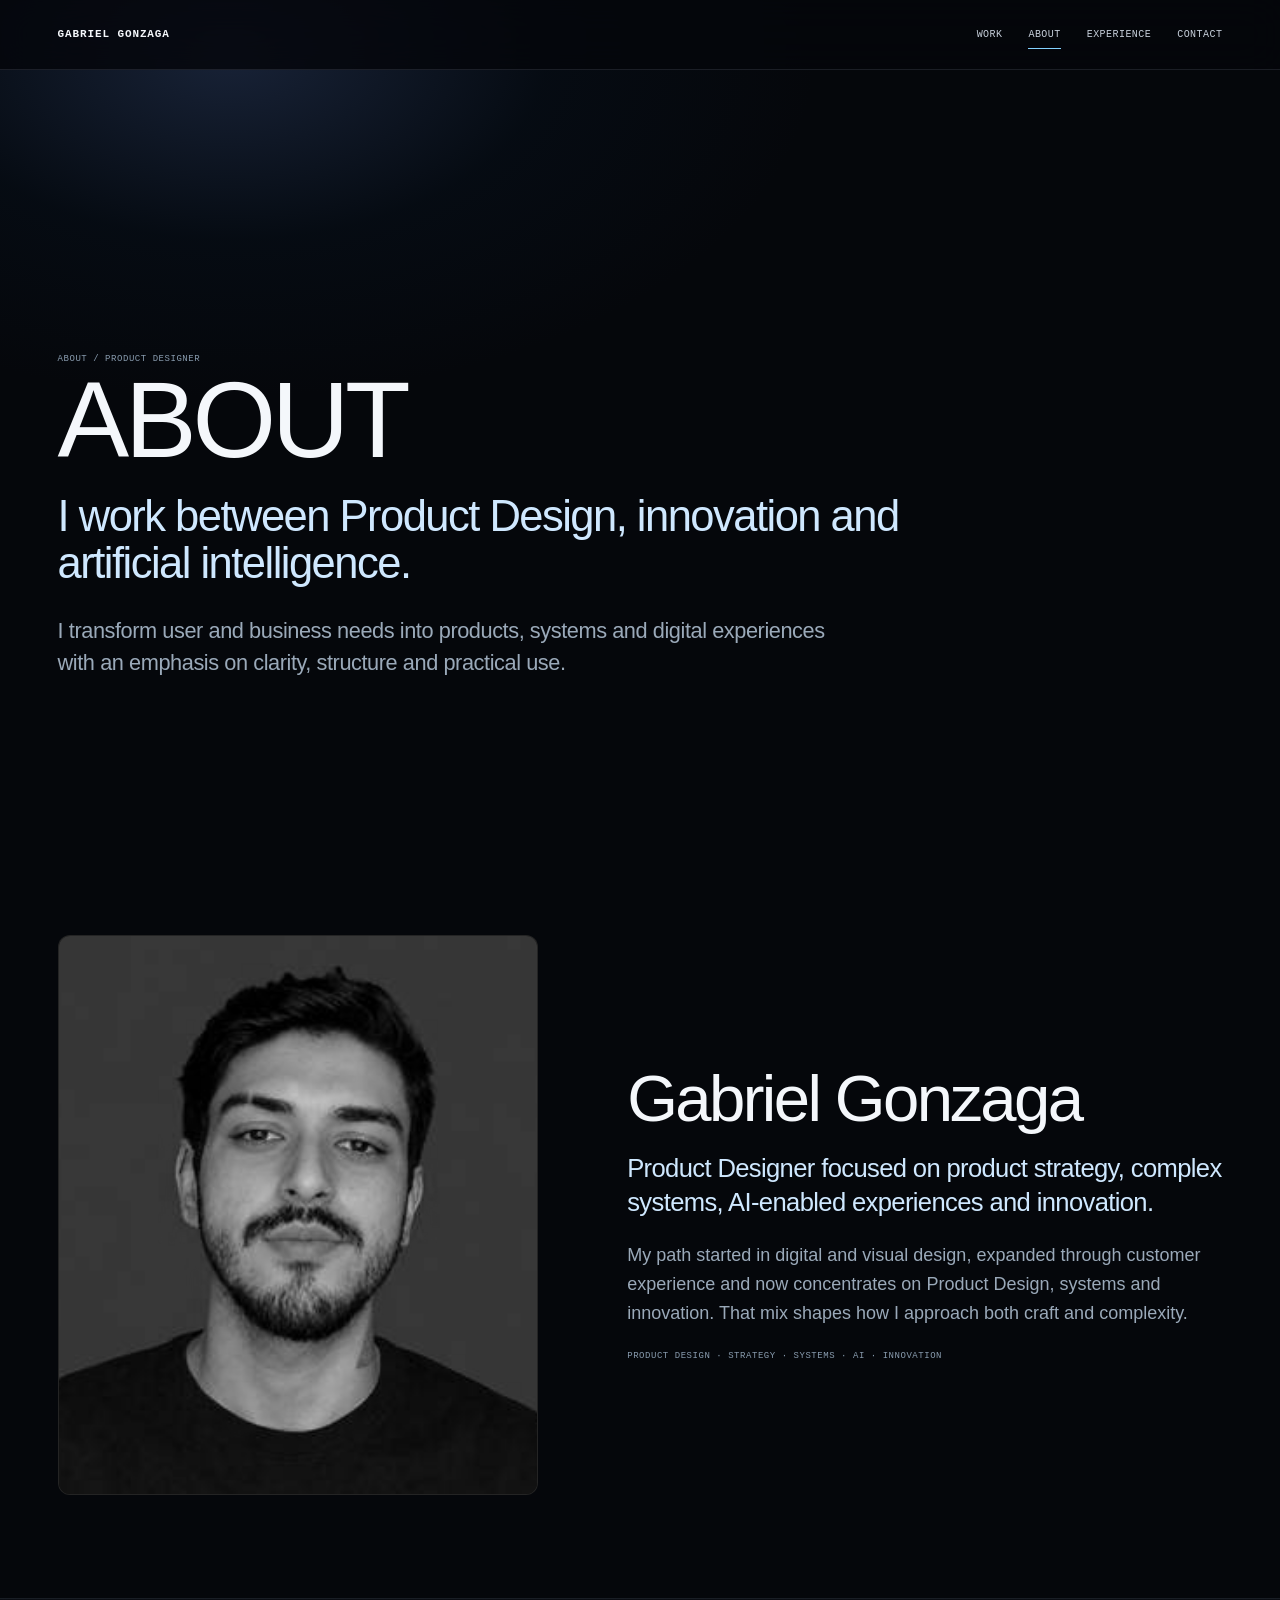
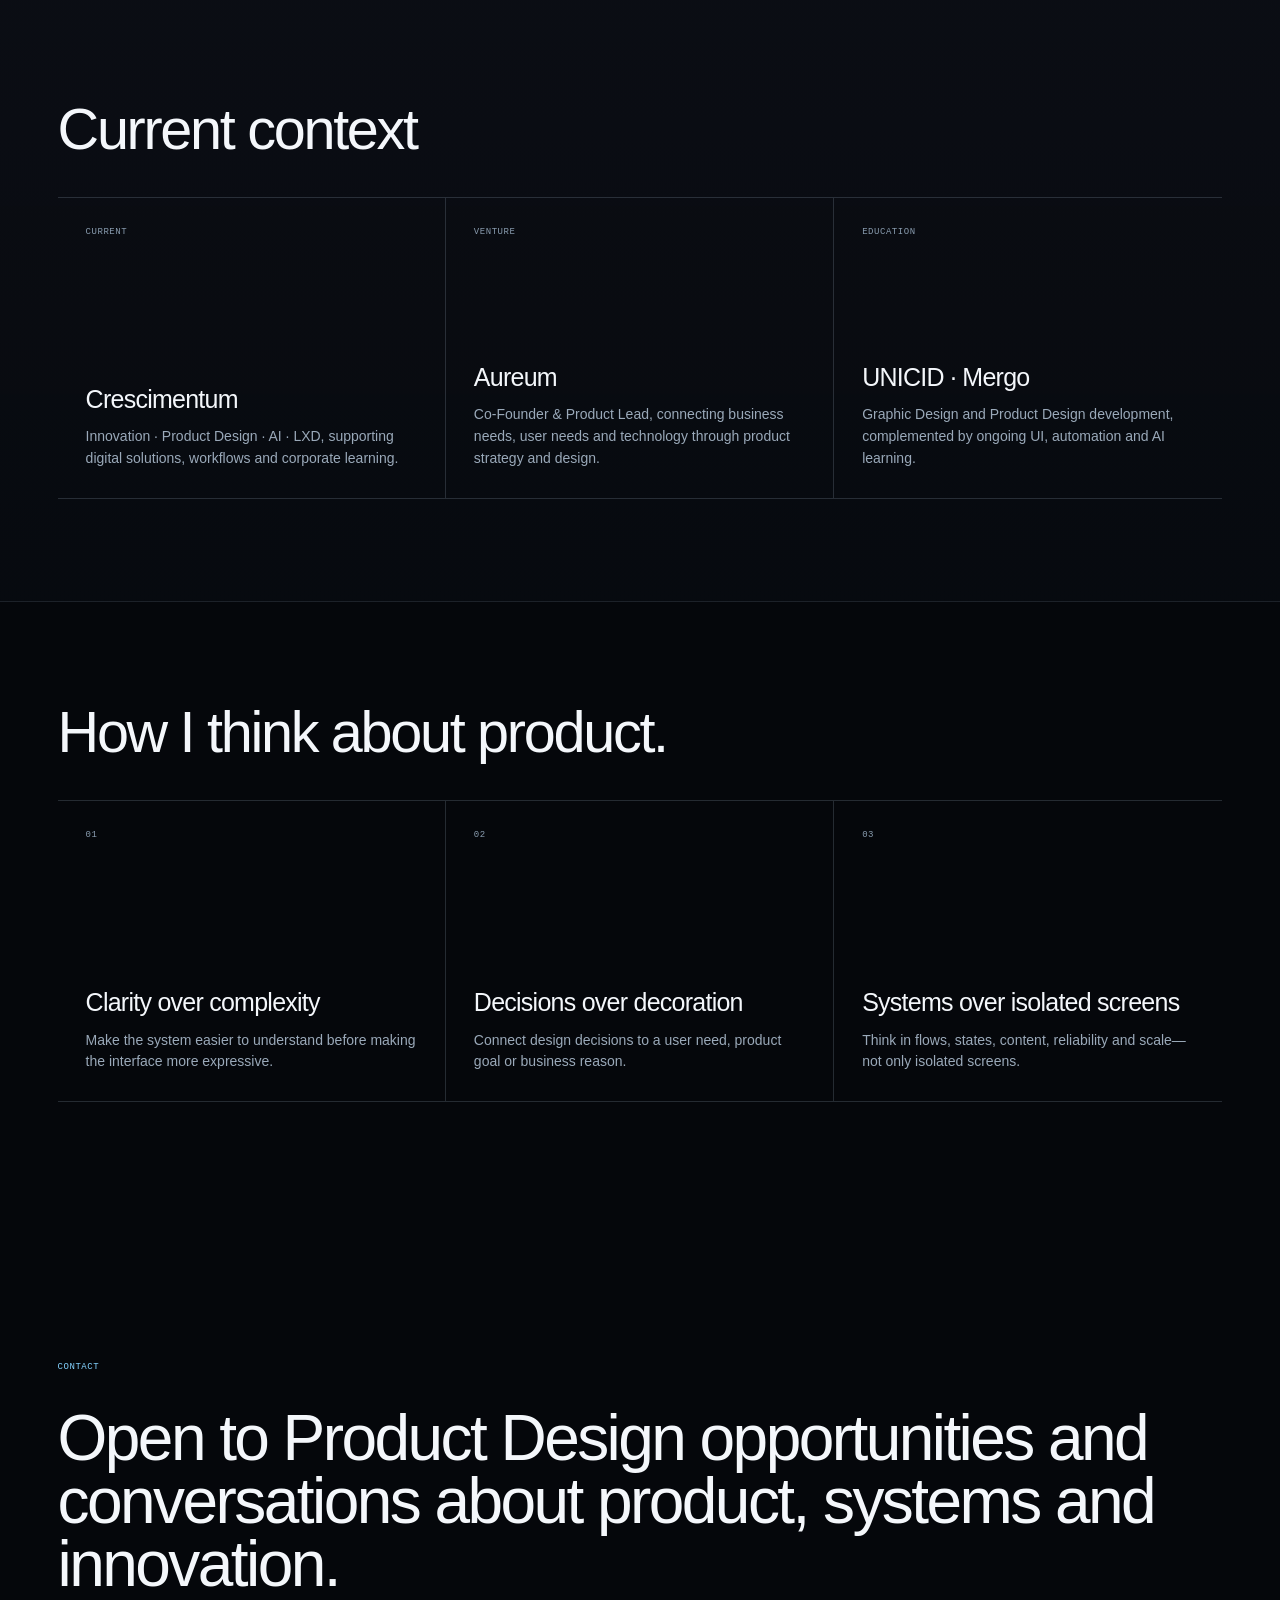
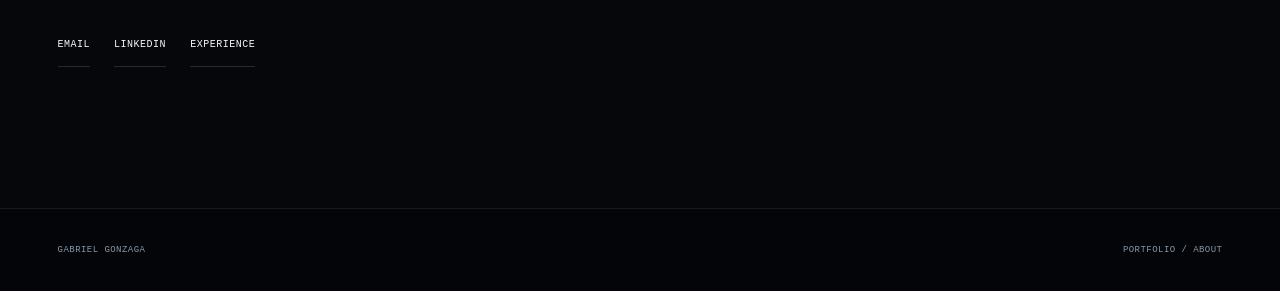
==== commit 80a227f1: "fix: restore responsive portrait geometry and add favicon" ====
--- a/about/index.html
+++ b/about/index.html
@@ -6,6 +6,7 @@
   <meta name="description" content="About Gabriel Gonzaga — Product Designer working across digital products, systems, innovation and AI-enabled experiences.">
   <meta name="theme-color" content="#05070b">
   <link rel="canonical" href="https://gabrielgonzagasilva.github.io/GabrielGonzaga-portfolio/about/">
+  <link rel="icon" href="../assets/favicon.svg" type="image/svg+xml">
   <title>About — Gabriel Gonzaga</title>
   <link rel="stylesheet" href="../assets/styles.css">
   <script src="../assets/main.js" defer></script>
@@ -16,7 +17,7 @@
 <main id="main">
   <section class="section"><div class="section-inner hero"><p class="eyebrow">ABOUT / PRODUCT DESIGNER</p><h1 class="page-title">ABOUT</h1><p class="hero-subtitle">I work between Product Design, innovation and artificial intelligence.</p><p class="hero-copy">I transform user and business needs into products, systems and digital experiences with an emphasis on clarity, structure and practical use.</p></div></section>
 
-  <section class="section"><div class="section-inner profile-grid"><img class="profile-photo" src="../assets/portrait-final.svg" alt="Portrait of Gabriel Gonzaga" width="1167" height="1167" loading="eager" decoding="async"><div class="profile-copy"><h2 class="profile-name">Gabriel Gonzaga</h2><p class="profile-role">Product Designer focused on product strategy, complex systems, AI-enabled experiences and innovation.</p><p class="body-large">My path started in digital and visual design, expanded through customer experience and now concentrates on Product Design, systems and innovation. That mix shapes how I approach both craft and complexity.</p><p class="label-line">PRODUCT DESIGN · STRATEGY · SYSTEMS · AI · INNOVATION</p></div></div></section>
+  <section class="section"><div class="section-inner profile-grid"><img class="profile-photo" src="../assets/portrait-final.svg" alt="Portrait of Gabriel Gonzaga" width="1167" loading="eager" decoding="async"><div class="profile-copy"><h2 class="profile-name">Gabriel Gonzaga</h2><p class="profile-role">Product Designer focused on product strategy, complex systems, AI-enabled experiences and innovation.</p><p class="body-large">My path started in digital and visual design, expanded through customer experience and now concentrates on Product Design, systems and innovation. That mix shapes how I approach both craft and complexity.</p><p class="label-line">PRODUCT DESIGN · STRATEGY · SYSTEMS · AI · INNOVATION</p></div></div></section>
 
   <section class="section soft-band"><div class="section-inner"><h2 class="section-title">Current context</h2><div class="principles-panel"><article class="principle"><span class="step-number">CURRENT</span><h3>Crescimentum</h3><p>Innovation · Product Design · AI · LXD, supporting digital solutions, workflows and corporate learning.</p></article><article class="principle"><span class="step-number">VENTURE</span><h3>Aureum</h3><p>Co-Founder & Product Lead, connecting business needs, user needs and technology through product strategy and design.</p></article><article class="principle"><span class="step-number">EDUCATION</span><h3>UNICID · Mergo</h3><p>Graphic Design and Product Design development, complemented by ongoing UI, automation and AI learning.</p></article></div></div></section>
 
